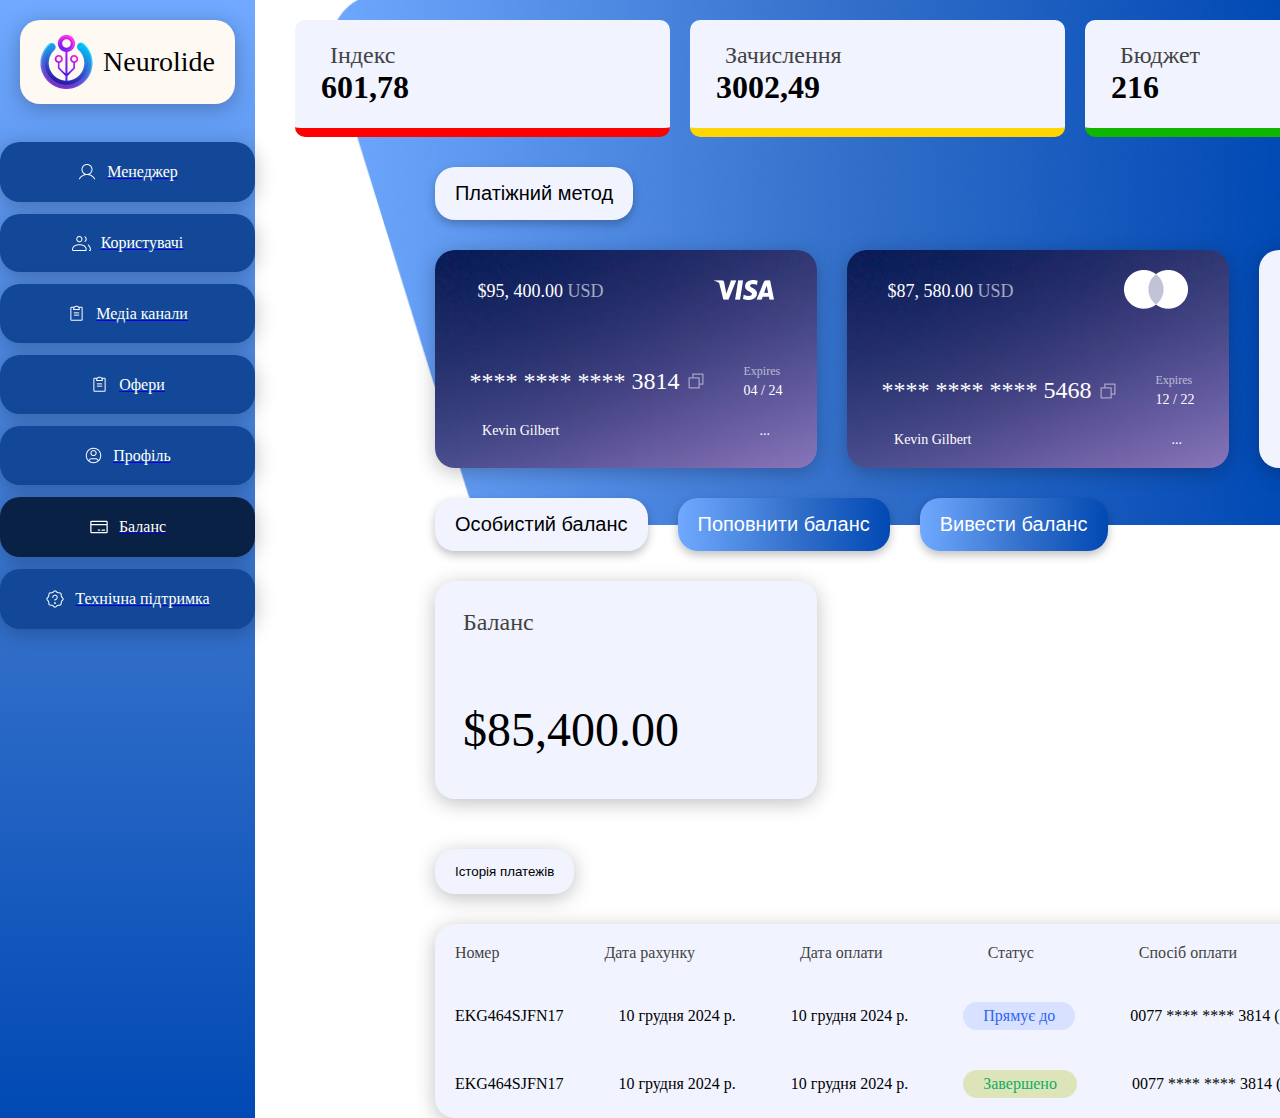
==== balance.html @ ab46204d "day 3" ====
<!DOCTYPE html>
<html lang="en">

<head>
    <meta charset="UTF-8">
    <meta name="viewport" content="width=device-width, initial-scale=1.0">
    <link rel="stylesheet" href="assets/css/managerpage.css">
    <link rel="stylesheet" href="assets/css/balance.css">
    <title>Neurolide | Баланс</title>
</head>

<body>
    <section class="balance">
        <aside class="aside_nav">
            <div class="aside_nav-logo">
                <img src="assets/img/mini_logo.png" alt="">
                <h3>Neurolide</h3>
            </div>
            <div class="aside_nav-lsit">
                <a href="manager.html">
                    <li class="list_item"><img src="assets/img/manager_icon.png" alt=""> Менеджер</li>
                </a>
                <a href="users.html">
                    <li class="list_item "><img src="assets/img/users_icon.png" alt=""> Користувачі</li>
                </a>
                <a href="media.html">
                    <li class="list_item"><img src="assets/img/media_icon.png" alt=""> Медіа канали</li>
                </a>
                <a href="offering.html">
                    <li class="list_item"><img src="assets/img/media_icon.png" alt=""> Офери</li>
                </a>
                <a href="profile.html">
                    <li class="list_item"><img src="assets/img/profile.png" alt=""> Профіль</li>
                </a>
                <a href="balance.html">
                    <li class="list_item active"><img src="assets/img/balance.png" alt=""> Баланс</li>
                </a>
                <a href="support.html">
                    <li class="list_item"><img src="assets/img/support.png" alt=""> Технічна підтримка</li>
                </a>
            </div>
        </aside>
        <div class="main_block">
            <div class="header_nav">
                <div class="header_nav-card">
                    <span>Індекс</span>
                    <p>601,78</p>
                </div>
                <div class="header_nav-card">
                    <span>Зачислення</span>
                    <p>3002,49</p>
                </div>
                <div class="header_nav-card">
                    <span>Бюджет</span>
                    <p>216</p>
                </div>
                <div class="header_nav-card">
                    <span>Сповіщення</span>
                    <p>212</p>
                </div>
            </div>
            <div class="payment_method">
                <button class="btn_method">
                    Платіжний метод
                </button>
                <div class="payment_method-cards">
                    <div class="card">
                        <div class="card_header">
                            <div class="card_balance">
                                <p>$95, 400.00 <span>USD</span></p>
                            </div>
                            <div class="card_type"><img src="assets/img/visa_icon.png" alt=""></div>
                        </div>
                        <div class="card_main">
                            <div class="card_number">
                                <p>**** **** **** 3814</p>
                                <img src="assets/img/Copy.png" alt="">
                            </div>
                            <div class="card_date"><span>Expires</span>
                                <p>04 / 24</p>
                            </div>
                        </div>
                        <div class="card_footer">
                            <div class="card_name">
                                <p>Kevin Gilbert</p>
                            </div>
                            <div class="card_cvv">
                                <p>...</p>
                            </div>
                        </div>
                    </div>
                    <div class="card">
                        <div class="card_header">
                            <div class="card_balance">
                                <p>$87, 580.00 <span>USD</span></p>
                            </div>
                            <div class="card_type"><img src="assets/img/master_icon.png" alt=""></div>
                        </div>
                        <div class="card_main">
                            <div class="card_number">
                                <p>**** **** **** 5468</p>
                                <img src="assets/img/Copy.png" alt="">
                            </div>
                            <div class="card_date"><span>Expires</span>
                                <p>12 / 22</p>
                            </div>
                        </div>
                        <div class="card_footer">
                            <div class="card_name">
                                <p>Kevin Gilbert</p>
                            </div>
                            <div class="card_cvv">
                                <p>...</p>
                            </div>
                        </div>
                    </div>
                    <div class="add_card">
                        <img src="assets/img/add_icon.png" alt="">
                        <p>Додати нову картку</p>
                    </div>
                </div>

            </div>
            <div class="private_balance">
                <div class="private_balance-btn">
                    <button class="btn_balance btn_3">Особистий баланс</button><button
                        class="btn_refill btn_3">Поповнити
                        баланс</button><button class="btn_withdraw btn_3">Вивести баланс</button>
                </div>
                <div class="card_balance">
                    <span>
                        Баланс</span>
                    <p>$85,400.00</p>
                </div>
            </div>
            <div class="history_payment">
                <div class="history_payment-btn">
                    <button class="btn_4">Історія платежів</button>
                </div>
                <div class="history_payment-list">
                    <div class="payment_list-head">

                        <div class="list_other">
                            <div class="other_item">
                                <p>Номер</p>
                            </div>
                            <div class="other_item">
                                <p>Дата рахунку</p>
                            </div>
                            <div class="other_item">
                                <p>Дата оплати</p>
                            </div>
                            <div class="other_item">
                                <p>Статус</p>
                            </div>
                            <div class="other_item">
                                <p>Спосіб оплати</p>
                            </div>
                        </div>

                        <div class="two_items">
                            <div class="sub">
                                <p>Підписка</p>
                            </div>
                            <div class="amount">
                                <p>Сума</p>
                            </div>
                        </div>

                    </div>
                    <div class="payment_list-item">
                        <div class="list_other">
                            <div class="other_item">
                                <p>EKG464SJFN17</p>
                            </div>
                            <div class="other_item">
                                <p>10 грудня 2024 р.</p>
                            </div>
                            <div class="other_item">
                                <p>10 грудня 2024 р.</p>
                            </div>
                            <div class="other_item status_travel">
                                <p>Прямує до</p>
                            </div>
                            <div class="other_item">
                                <p>0077 **** **** 3814 (Visa)</p>
                            </div>
                        </div>
                        <div class="two_items">
                            <div class="sub">
                                <p>Бонус (річний)</p>
                            </div>
                            <div class="amount">
                                <p>$129.88</p>
                            </div>
                        </div>
                    </div>
                    <div class="payment_list-item">
                        <div class="list_other">
                            <div class="other_item">
                                <p>EKG464SJFN17</p>
                            </div>
                            <div class="other_item">
                                <p>10 грудня 2024 р.</p>
                            </div>
                            <div class="other_item">
                                <p>10 грудня 2024 р.</p>
                            </div>
                            <div class="other_item status_succes">
                                <p>Завершено</p>
                            </div>
                            <div class="other_item">
                                <p>0077 **** **** 3814 (Visa)</p>
                            </div>
                        </div>
                        <div class="two_items">
                            <div class="sub">
                                <p>Бонус (річний)</p>
                            </div>
                            <div class="amount">
                                <p>$129.88</p>
                            </div>
                        </div>
                    </div>
                </div>
            </div>
        </div>

        <div class="user_background">

        </div>
    </section>
</body>

</html>
---- assets/css/managerpage.css ----
* {
  margin: 0;
}

.manager_view,
.users,
.media,
.offering,
.balance,
.support {
  height: 100%;
  display: flex;
}

.manager_view .aside_nav,
.users .aside_nav,
.media .aside_nav,
.offering .aside_nav,
.balance .aside_nav,
.support .aside_nav {
  background: linear-gradient(180deg, #70a9ff 0%, #316ec9 57%, #0149b4 100%);
  width: 100%;
  max-width: 295px;
  padding-top: 20px;
}

.manager_view .aside_nav .aside_nav-logo,
.users .aside_nav .aside_nav-logo,
.media .aside_nav .aside_nav-logo,
.offering .aside_nav .aside_nav-logo,
.balance .aside_nav .aside_nav-logo,
.support .aside_nav .aside_nav-logo {
  display: flex;
  gap: 0 10px;
  align-items: center;
  background: #fef9f3;
  box-shadow: 0px 4px 20px 0px rgba(0, 0, 0, 0.25);
  border-radius: 20px;
  padding: 15px 20px 15px 20px;
  margin: 0 20px 38px 20px;
}

.manager_view .aside_nav .aside_nav-logo h3,
.users .aside_nav .aside_nav-logo h3,
.media .aside_nav .aside_nav-logo h3,
.offering .aside_nav .aside_nav-logo h3,
.balance .aside_nav .aside_nav-logo h3,
.support .aside_nav .aside_nav-logo h3 {
  font-size: 28px;
  font-weight: 500;
}

.manager_view .aside_nav .aside_nav-lsit,
.users .aside_nav .aside_nav-lsit,
.media .aside_nav .aside_nav-lsit,
.offering .aside_nav .aside_nav-lsit,
.balance .aside_nav .aside_nav-lsit,
.support .aside_nav .aside_nav-lsit {
  display: flex;
  flex-direction: column;
  margin: 0 auto;
  gap: 12px 0;
  max-width: 255px;
}

.manager_view .aside_nav .aside_nav-lsit .list_item,
.users .aside_nav .aside_nav-lsit .list_item,
.media .aside_nav .aside_nav-lsit .list_item,
.offering .aside_nav .aside_nav-lsit .list_item,
.balance .aside_nav .aside_nav-lsit .list_item,
.support .aside_nav .aside_nav-lsit .list_item {
  list-style-type: none;
  padding: 20px;
  display: flex;
  align-items: center;
  gap: 0 10px;
  justify-content: center;
  border-radius: 20px;
  background: #124897;
  box-shadow: 0px 4px 20px 0px rgba(0, 0, 0, 0.25);
  color: #fff;
}

.manager_view .aside_nav .aside_nav-lsit .active,
.users .aside_nav .aside_nav-lsit .active,
.media .aside_nav .aside_nav-lsit .active,
.offering .aside_nav .aside_nav-lsit .active,
.balance .aside_nav .aside_nav-lsit .active,
.support .aside_nav .aside_nav-lsit .active {
  background: #092145;
}

.manager_view .main_block,
.users .main_block,
.media .main_block,
.offering .main_block,
.balance .main_block,
.support .main_block {
  display: flex;
  flex-direction: column;
}

.manager_view .main_block .header_nav,
.users .main_block .header_nav,
.media .main_block .header_nav,
.offering .main_block .header_nav,
.balance .main_block .header_nav,
.support .main_block .header_nav {
  display: flex;
  gap: 0 20px;
  margin: 20px 0 0 40px;
}

.manager_view .main_block .header_nav .header_nav-card,
.users .main_block .header_nav .header_nav-card,
.media .main_block .header_nav .header_nav-card,
.offering .main_block .header_nav .header_nav-card,
.balance .main_block .header_nav .header_nav-card,
.support .main_block .header_nav .header_nav-card {
  width: 375px;
  height: 108px;
  border-radius: 10px;
  background: #f1f4ff;
  display: flex;
  flex-direction: column;
  align-items: flex-start;
  justify-content: center;
}

.manager_view .main_block .header_nav .header_nav-card span,
.users .main_block .header_nav .header_nav-card span,
.media .main_block .header_nav .header_nav-card span,
.offering .main_block .header_nav .header_nav-card span,
.balance .main_block .header_nav .header_nav-card span,
.support .main_block .header_nav .header_nav-card span {
  margin-left: 35px;
  font-size: 24px;
  color: #434343;
}

.manager_view .main_block .header_nav .header_nav-card p,
.users .main_block .header_nav .header_nav-card p,
.media .main_block .header_nav .header_nav-card p,
.offering .main_block .header_nav .header_nav-card p,
.balance .main_block .header_nav .header_nav-card p,
.support .main_block .header_nav .header_nav-card p {
  margin-left: 26px;
  font-size: 32px;
  font-weight: 600;
}

.manager_view .main_block .header_nav .header_nav-card:nth-child(1),
.users .main_block .header_nav .header_nav-card:nth-child(1),
.media .main_block .header_nav .header_nav-card:nth-child(1),
.offering .main_block .header_nav .header_nav-card:nth-child(1),
.balance .main_block .header_nav .header_nav-card:nth-child(1),
.support .main_block .header_nav .header_nav-card:nth-child(1) {
  border-bottom: 9px solid red;
}

.manager_view .main_block .header_nav .header_nav-card:nth-child(2),
.users .main_block .header_nav .header_nav-card:nth-child(2),
.media .main_block .header_nav .header_nav-card:nth-child(2),
.offering .main_block .header_nav .header_nav-card:nth-child(2),
.balance .main_block .header_nav .header_nav-card:nth-child(2),
.support .main_block .header_nav .header_nav-card:nth-child(2) {
  border-bottom: 9px solid #ffd600;
}

.manager_view .main_block .header_nav .header_nav-card:nth-child(3),
.users .main_block .header_nav .header_nav-card:nth-child(3),
.media .main_block .header_nav .header_nav-card:nth-child(3),
.offering .main_block .header_nav .header_nav-card:nth-child(3),
.balance .main_block .header_nav .header_nav-card:nth-child(3),
.support .main_block .header_nav .header_nav-card:nth-child(3) {
  border-bottom: 9px solid #0fb600;
}

.manager_view .main_block .header_nav .header_nav-card:nth-child(4),
.users .main_block .header_nav .header_nav-card:nth-child(4),
.media .main_block .header_nav .header_nav-card:nth-child(4),
.offering .main_block .header_nav .header_nav-card:nth-child(4),
.balance .main_block .header_nav .header_nav-card:nth-child(4),
.support .main_block .header_nav .header_nav-card:nth-child(4) {
  border-bottom: 9px solid #9e00ff;
}

.manager_view .main_block .user_info,
.users .main_block .user_info,
.media .main_block .user_info,
.offering .main_block .user_info,
.balance .main_block .user_info,
.support .main_block .user_info {
  margin-top: 30px;
  display: flex;
  justify-content: flex-end;
  align-items: flex-start;
  gap: 0 140px;
}

.manager_view .main_block .user_info .user_info-avatar,
.users .main_block .user_info .user_info-avatar,
.media .main_block .user_info .user_info-avatar,
.offering .main_block .user_info .user_info-avatar,
.balance .main_block .user_info .user_info-avatar,
.support .main_block .user_info .user_info-avatar {
  display: flex;
  margin: 0 30px 0 60px;
}

.manager_view .main_block .user_info .user_info-avatar .user_btn,
.users .main_block .user_info .user_info-avatar .user_btn,
.media .main_block .user_info .user_info-avatar .user_btn,
.offering .main_block .user_info .user_info-avatar .user_btn,
.balance .main_block .user_info .user_info-avatar .user_btn,
.support .main_block .user_info .user_info-avatar .user_btn {
  display: flex;
  gap: 0 10px;
  align-self: flex-end;
  margin-left: 42px;
}

.manager_view .main_block .user_info .user_info-avatar .user_btn .btn_exit,
.users .main_block .user_info .user_info-avatar .user_btn .btn_exit,
.media .main_block .user_info .user_info-avatar .user_btn .btn_exit,
.offering .main_block .user_info .user_info-avatar .user_btn .btn_exit,
.balance .main_block .user_info .user_info-avatar .user_btn .btn_exit,
.support .main_block .user_info .user_info-avatar .user_btn .btn_exit {
  background: #f1f4ff;
  box-shadow: 0px 4px 20px 0px rgba(0, 0, 0, 0.25);
  outline: none;
  border: none;
  border-radius: 20px;
  font-size: 16px;
  color: #434343;
  padding: 15px 50px 15px 50px;
  cursor: pointer;
}

.manager_view .main_block .user_info .user_info-avatar .user_btn .btn_delete,
.users .main_block .user_info .user_info-avatar .user_btn .btn_delete,
.media .main_block .user_info .user_info-avatar .user_btn .btn_delete,
.offering .main_block .user_info .user_info-avatar .user_btn .btn_delete,
.balance .main_block .user_info .user_info-avatar .user_btn .btn_delete,
.support .main_block .user_info .user_info-avatar .user_btn .btn_delete {
  background: #2e65f3;
  box-shadow: 0px 4px 10px 0px rgba(0, 0, 0, 0.25);
  outline: none;
  border: none;
  color: #fff;
  padding: 15px 50px 15px 50px;
  border-radius: 20px;
  cursor: pointer;
  font-size: 16px;
}

.manager_view .main_block .user_info .user_info-avatar img,
.users .main_block .user_info .user_info-avatar img,
.media .main_block .user_info .user_info-avatar img,
.offering .main_block .user_info .user_info-avatar img,
.balance .main_block .user_info .user_info-avatar img,
.support .main_block .user_info .user_info-avatar img {
  max-width: 282px;
  max-height: 272px;
}

.manager_view .main_block .user_info .user_info-list,
.users .main_block .user_info .user_info-list,
.media .main_block .user_info .user_info-list,
.offering .main_block .user_info .user_info-list,
.balance .main_block .user_info .user_info-list,
.support .main_block .user_info .user_info-list {
  display: flex;
  flex-direction: column;
  gap: 20px 0;
}

.manager_view .main_block .user_info .user_info-list .list_item,
.users .main_block .user_info .user_info-list .list_item,
.media .main_block .user_info .user_info-list .list_item,
.offering .main_block .user_info .user_info-list .list_item,
.balance .main_block .user_info .user_info-list .list_item,
.support .main_block .user_info .user_info-list .list_item {
  display: flex;
  align-items: center;
  gap: 0 63px;
}

.manager_view .main_block .user_info .user_info-list .list_item p,
.users .main_block .user_info .user_info-list .list_item p,
.media .main_block .user_info .user_info-list .list_item p,
.offering .main_block .user_info .user_info-list .list_item p,
.balance .main_block .user_info .user_info-list .list_item p,
.support .main_block .user_info .user_info-list .list_item p {
  color: #434343;
  font-size: 20px;
}

.manager_view .main_block .user_info .user_info-list .list_item span,
.users .main_block .user_info .user_info-list .list_item span,
.media .main_block .user_info .user_info-list .list_item span,
.offering .main_block .user_info .user_info-list .list_item span,
.balance .main_block .user_info .user_info-list .list_item span,
.support .main_block .user_info .user_info-list .list_item span {
  color: #2a578b;
  font-size: 20px;
}

.manager_view .main_block .user_info .user_info-list .change_btn,
.users .main_block .user_info .user_info-list .change_btn,
.media .main_block .user_info .user_info-list .change_btn,
.offering .main_block .user_info .user_info-list .change_btn,
.balance .main_block .user_info .user_info-list .change_btn,
.support .main_block .user_info .user_info-list .change_btn {
  display: flex;
  gap: 0 20px;
}

.manager_view .main_block .user_info .user_info-list .change_btn .btn_edit,
.users .main_block .user_info .user_info-list .change_btn .btn_edit,
.media .main_block .user_info .user_info-list .change_btn .btn_edit,
.offering .main_block .user_info .user_info-list .change_btn .btn_edit,
.balance .main_block .user_info .user_info-list .change_btn .btn_edit,
.support .main_block .user_info .user_info-list .change_btn .btn_edit {
  background: #2e65f3;
  box-shadow: 0px 4px 10px 0px rgba(0, 0, 0, 0.25);
  outline: none;
  border: none;
  color: #fff;
  padding: 15px 20px 15px 20px;
  border-radius: 20px;
  cursor: pointer;
  font-size: 16px;
}

.manager_view .main_block .user_info .user_info-list .change_btn .btn_save,
.users .main_block .user_info .user_info-list .change_btn .btn_save,
.media .main_block .user_info .user_info-list .change_btn .btn_save,
.offering .main_block .user_info .user_info-list .change_btn .btn_save,
.balance .main_block .user_info .user_info-list .change_btn .btn_save,
.support .main_block .user_info .user_info-list .change_btn .btn_save {
  background: #f1f4ff;
  box-shadow: 0px 4px 20px 0px rgba(0, 0, 0, 0.25);
  outline: none;
  border: none;
  border-radius: 20px;
  font-size: 16px;
  color: #434343;
  padding: 15px 50px 15px 50px;
  cursor: pointer;
}

.manager_view .main_block .offerings,
.users .main_block .offerings,
.media .main_block .offerings,
.offering .main_block .offerings,
.balance .main_block .offerings,
.support .main_block .offerings {
  max-width: 1200px;
  margin: 0 auto;
  width: 100%;
}

.manager_view .main_block .offerings .offerings_head,
.users .main_block .offerings .offerings_head,
.media .main_block .offerings .offerings_head,
.offering .main_block .offerings .offerings_head,
.balance .main_block .offerings .offerings_head,
.support .main_block .offerings .offerings_head {
  display: flex;
  align-items: center;
  justify-content: space-between;
  width: 100%;
  margin-top: 70px;
}

.manager_view .main_block .offerings .offerings_head .offerings_aded .offerings_aded,
.users .main_block .offerings .offerings_head .offerings_aded .offerings_aded,
.media .main_block .offerings .offerings_head .offerings_aded .offerings_aded,
.offering .main_block .offerings .offerings_head .offerings_aded .offerings_aded,
.balance .main_block .offerings .offerings_head .offerings_aded .offerings_aded,
.support .main_block .offerings .offerings_head .offerings_aded .offerings_aded {
  background: #f1f4ff;
  box-shadow: 0px 4px 20px 0px rgba(0, 0, 0, 0.25);
  outline: none;
  border: none;
  border-radius: 20px;
  font-size: 16px;
  color: #434343;
  padding: 15px 20px 15px 20px;
  cursor: pointer;
  font-size: 28px;
}

.manager_view .main_block .offerings .offerings_head .offerings_btn,
.users .main_block .offerings .offerings_head .offerings_btn,
.media .main_block .offerings .offerings_head .offerings_btn,
.offering .main_block .offerings .offerings_head .offerings_btn,
.balance .main_block .offerings .offerings_head .offerings_btn,
.support .main_block .offerings .offerings_head .offerings_btn {
  display: flex;
  align-items: center;
  gap: 0 20px;
}

.manager_view .main_block .offerings .offerings_head .offerings_btn .offerings_add,
.users .main_block .offerings .offerings_head .offerings_btn .offerings_add,
.media .main_block .offerings .offerings_head .offerings_btn .offerings_add,
.offering .main_block .offerings .offerings_head .offerings_btn .offerings_add,
.balance .main_block .offerings .offerings_head .offerings_btn .offerings_add,
.support .main_block .offerings .offerings_head .offerings_btn .offerings_add {
  background: #2e65f3;
  box-shadow: 0px 4px 10px 0px rgba(0, 0, 0, 0.25);
  outline: none;
  border: none;
  color: #fff;
  padding: 15px 20px 15px 20px;
  border-radius: 20px;
  cursor: pointer;
  text-align: center;
  font-size: 16px;
}

.manager_view .main_block .offerings .offerings_head .offerings_btn .offerings_search,
.users .main_block .offerings .offerings_head .offerings_btn .offerings_search,
.media .main_block .offerings .offerings_head .offerings_btn .offerings_search,
.offering .main_block .offerings .offerings_head .offerings_btn .offerings_search,
.balance .main_block .offerings .offerings_head .offerings_btn .offerings_search,
.support .main_block .offerings .offerings_head .offerings_btn .offerings_search {
  display: flex;
  align-items: center;
  justify-content: start;
  gap: 0 5px;
  background: #f1f4ff;
  box-shadow: 0px 4px 20px 0px rgba(0, 0, 0, 0.25);
  outline: none;
  border: none;
  border-radius: 20px;
  font-size: 16px;
  color: #434343;
  padding: 15px 50px 15px 50px;
  cursor: pointer;
}

.manager_view .main_block .offerings .offerings_list,
.users .main_block .offerings .offerings_list,
.media .main_block .offerings .offerings_list,
.offering .main_block .offerings .offerings_list,
.balance .main_block .offerings .offerings_list,
.support .main_block .offerings .offerings_list {
  display: flex;
  flex-direction: column;
  justify-content: space-between;
  margin-top: 35px;
}

.manager_view .main_block .offerings .offerings_list .offerings_list-head,
.users .main_block .offerings .offerings_list .offerings_list-head,
.media .main_block .offerings .offerings_list .offerings_list-head,
.offering .main_block .offerings .offerings_list .offerings_list-head,
.balance .main_block .offerings .offerings_list .offerings_list-head,
.support .main_block .offerings .offerings_list .offerings_list-head {
  display: flex;
  justify-content: space-between;
  background: linear-gradient(180deg, #70a9ff 0%, #0149b4 100%, #316ec9 100%);
  border-radius: 20px;
  padding: 30px 20px;
}

.manager_view .main_block .offerings .offerings_list .offerings_list-head .item,
.users .main_block .offerings .offerings_list .offerings_list-head .item,
.media .main_block .offerings .offerings_list .offerings_list-head .item,
.offering .main_block .offerings .offerings_list .offerings_list-head .item,
.balance .main_block .offerings .offerings_list .offerings_list-head .item,
.support .main_block .offerings .offerings_list .offerings_list-head .item {
  display: flex;
  align-items: center;
  gap: 0 10px;
  color: #fff;
}

.manager_view .main_block .offerings .offerings_list .offerings_list-head .item p,
.users .main_block .offerings .offerings_list .offerings_list-head .item p,
.media .main_block .offerings .offerings_list .offerings_list-head .item p,
.offering .main_block .offerings .offerings_list .offerings_list-head .item p,
.balance .main_block .offerings .offerings_list .offerings_list-head .item p,
.support .main_block .offerings .offerings_list .offerings_list-head .item p {
  font-size: 20px;
}

.manager_view .main_block .offerings .offerings_list .offerings_list-head .list-head_items,
.users .main_block .offerings .offerings_list .offerings_list-head .list-head_items,
.media .main_block .offerings .offerings_list .offerings_list-head .list-head_items,
.offering .main_block .offerings .offerings_list .offerings_list-head .list-head_items,
.balance .main_block .offerings .offerings_list .offerings_list-head .list-head_items,
.support .main_block .offerings .offerings_list .offerings_list-head .list-head_items {
  display: flex;
  gap: 0 45px;
}

.manager_view .main_block .offerings .offerings_list .offerings_list-head .list-head_items .item,
.users .main_block .offerings .offerings_list .offerings_list-head .list-head_items .item,
.media .main_block .offerings .offerings_list .offerings_list-head .list-head_items .item,
.offering .main_block .offerings .offerings_list .offerings_list-head .list-head_items .item,
.balance .main_block .offerings .offerings_list .offerings_list-head .list-head_items .item,
.support .main_block .offerings .offerings_list .offerings_list-head .list-head_items .item {
  display: flex;
  align-items: center;
  gap: 0 10px;
  color: #fff;
}

.manager_view .main_block .offerings .offerings_list .offerings_list-head .list-head_items .item p,
.users .main_block .offerings .offerings_list .offerings_list-head .list-head_items .item p,
.media .main_block .offerings .offerings_list .offerings_list-head .list-head_items .item p,
.offering .main_block .offerings .offerings_list .offerings_list-head .list-head_items .item p,
.balance .main_block .offerings .offerings_list .offerings_list-head .list-head_items .item p,
.support .main_block .offerings .offerings_list .offerings_list-head .list-head_items .item p {
  font-size: 20px;
}

.manager_view .main_block .offerings .offerings_list .offerings_list-head .list-head-other,
.users .main_block .offerings .offerings_list .offerings_list-head .list-head-other,
.media .main_block .offerings .offerings_list .offerings_list-head .list-head-other,
.offering .main_block .offerings .offerings_list .offerings_list-head .list-head-other,
.balance .main_block .offerings .offerings_list .offerings_list-head .list-head-other,
.support .main_block .offerings .offerings_list .offerings_list-head .list-head-other {
  display: flex;
  align-items: center;
  gap: 0 20px;
}

.manager_view .main_block .offerings .offerings_list .offerings_list-head .list-head-other .other_item,
.users .main_block .offerings .offerings_list .offerings_list-head .list-head-other .other_item,
.media .main_block .offerings .offerings_list .offerings_list-head .list-head-other .other_item,
.offering .main_block .offerings .offerings_list .offerings_list-head .list-head-other .other_item,
.balance .main_block .offerings .offerings_list .offerings_list-head .list-head-other .other_item,
.support .main_block .offerings .offerings_list .offerings_list-head .list-head-other .other_item {
  display: flex;
  align-items: center;
  gap: 0 10px;
  color: #fff;
}

.manager_view .main_block .offerings .offerings_list .offerings_list-head .list-head-other .other_item p,
.users .main_block .offerings .offerings_list .offerings_list-head .list-head-other .other_item p,
.media .main_block .offerings .offerings_list .offerings_list-head .list-head-other .other_item p,
.offering .main_block .offerings .offerings_list .offerings_list-head .list-head-other .other_item p,
.balance .main_block .offerings .offerings_list .offerings_list-head .list-head-other .other_item p,
.support .main_block .offerings .offerings_list .offerings_list-head .list-head-other .other_item p {
  font-size: 20px;
}

.manager_view .main_block .offerings .offerings_list .offerings_list-item,
.users .main_block .offerings .offerings_list .offerings_list-item,
.media .main_block .offerings .offerings_list .offerings_list-item,
.offering .main_block .offerings .offerings_list .offerings_list-item,
.balance .main_block .offerings .offerings_list .offerings_list-item,
.support .main_block .offerings .offerings_list .offerings_list-item {
  background: #f1f4ff;
  box-shadow: 0px 4px 4px 0px rgba(0, 0, 0, 0.1);
  border-radius: 20px;
  margin: 8px 0;
  height: 56px;
  display: flex;
  align-items: center;
  justify-content: space-evenly;
  gap: 0 40px;
  padding: 0 54px 0 25px;
}

.manager_view .main_block .offerings .offerings_list .offerings_list-item p,
.users .main_block .offerings .offerings_list .offerings_list-item p,
.media .main_block .offerings .offerings_list .offerings_list-item p,
.offering .main_block .offerings .offerings_list .offerings_list-item p,
.balance .main_block .offerings .offerings_list .offerings_list-item p,
.support .main_block .offerings .offerings_list .offerings_list-item p {
  font-size: 20px;
}

.manager_view .main_block .offerings .offerings_list .offerings_list-item .item_other,
.users .main_block .offerings .offerings_list .offerings_list-item .item_other,
.media .main_block .offerings .offerings_list .offerings_list-item .item_other,
.offering .main_block .offerings .offerings_list .offerings_list-item .item_other,
.balance .main_block .offerings .offerings_list .offerings_list-item .item_other,
.support .main_block .offerings .offerings_list .offerings_list-item .item_other {
  display: flex;
  align-items: center;
  gap: 0 25px;
}

.manager_view .main_block .offerings .offerings_list .offerings_list-item .item_other .item_other-select,
.users .main_block .offerings .offerings_list .offerings_list-item .item_other .item_other-select,
.media .main_block .offerings .offerings_list .offerings_list-item .item_other .item_other-select,
.offering .main_block .offerings .offerings_list .offerings_list-item .item_other .item_other-select,
.balance .main_block .offerings .offerings_list .offerings_list-item .item_other .item_other-select,
.support .main_block .offerings .offerings_list .offerings_list-item .item_other .item_other-select {
  display: flex;
  color: #fff;
  flex-direction: column;
  align-items: center;
  background: #4777f2;
  box-shadow: 0px 4px 20px 0px rgba(0, 0, 0, 0.25);
  border-radius: 20px;
  padding: 10px 12px 10px 12px;
}

.manager_view .main_block .offerings .offerings_list .offerings_list-item .item_other .item_other-select p,
.users .main_block .offerings .offerings_list .offerings_list-item .item_other .item_other-select p,
.media .main_block .offerings .offerings_list .offerings_list-item .item_other .item_other-select p,
.offering .main_block .offerings .offerings_list .offerings_list-item .item_other .item_other-select p,
.balance .main_block .offerings .offerings_list .offerings_list-item .item_other .item_other-select p,
.support .main_block .offerings .offerings_list .offerings_list-item .item_other .item_other-select p {
  font-size: 16px;
}

.manager_view .main_block .offerings .offerings_list .offerings_list-item .item_setting,
.users .main_block .offerings .offerings_list .offerings_list-item .item_setting,
.media .main_block .offerings .offerings_list .offerings_list-item .item_setting,
.offering .main_block .offerings .offerings_list .offerings_list-item .item_setting,
.balance .main_block .offerings .offerings_list .offerings_list-item .item_setting,
.support .main_block .offerings .offerings_list .offerings_list-item .item_setting {
  display: flex;
  gap: 0 30px;
}

.manager_view .main_block .offerings .offerings_list .offerings_list-item .item_setting .btn_setting,
.users .main_block .offerings .offerings_list .offerings_list-item .item_setting .btn_setting,
.media .main_block .offerings .offerings_list .offerings_list-item .item_setting .btn_setting,
.offering .main_block .offerings .offerings_list .offerings_list-item .item_setting .btn_setting,
.balance .main_block .offerings .offerings_list .offerings_list-item .item_setting .btn_setting,
.support .main_block .offerings .offerings_list .offerings_list-item .item_setting .btn_setting {
  outline: none;
  border: none;
  background: transparent;
}

.manager_view .main_block .offerings .offerings_list .offerings_list-item .item_setting .btn_delete,
.users .main_block .offerings .offerings_list .offerings_list-item .item_setting .btn_delete,
.media .main_block .offerings .offerings_list .offerings_list-item .item_setting .btn_delete,
.offering .main_block .offerings .offerings_list .offerings_list-item .item_setting .btn_delete,
.balance .main_block .offerings .offerings_list .offerings_list-item .item_setting .btn_delete,
.support .main_block .offerings .offerings_list .offerings_list-item .item_setting .btn_delete {
  outline: none;
  border: none;
  background: transparent;
}

.manager_view .main_block .offerings .offerings_list .active,
.users .main_block .offerings .offerings_list .active,
.media .main_block .offerings .offerings_list .active,
.offering .main_block .offerings .offerings_list .active,
.balance .main_block .offerings .offerings_list .active,
.support .main_block .offerings .offerings_list .active {
  background: linear-gradient(180deg, #70a9ff 0%, #0149b4 100%, #316ec9 100%);
  color: #fff;
}

.manager_view .main_block .offerings .offerings_list .active .item_other .item_other-select,
.users .main_block .offerings .offerings_list .active .item_other .item_other-select,
.media .main_block .offerings .offerings_list .active .item_other .item_other-select,
.offering .main_block .offerings .offerings_list .active .item_other .item_other-select,
.balance .main_block .offerings .offerings_list .active .item_other .item_other-select,
.support .main_block .offerings .offerings_list .active .item_other .item_other-select {
  background: white;
  color: #434343;
}

.manager_view .user_background,
.users .user_background,
.media .user_background,
.offering .user_background,
.balance .user_background,
.support .user_background {
  background: url(../img/user_background.png);
  width: 100%;
  height: 100%;
  background-repeat: no-repeat;
  background-position: center;
  background-size: cover;
  position: absolute;
  top: 0;
  max-width: 950px;
  z-index: -1;
  max-height: 455px;
  right: 0;
}
---- assets/css/balance.css ----
.balance .main_block .payment_method {
  margin: 30px 0 0 180px;
}

.balance .main_block .payment_method .btn_method {
  outline: none;
  border: none;
  border-radius: 20px;
  background: #f1f4ff;
  padding: 15px 20px 15px 20px;
  box-shadow: 0px 4px 10px 0px rgba(0, 0, 0, 0.25);
  font-size: 20px;
  margin-bottom: 30px;
}

.balance .main_block .payment_method .payment_method-cards {
  display: flex;
  align-items: center;
  gap: 0 30px;
}

.balance .main_block .payment_method .payment_method-cards .card {
  background: url(../img/card_backgroud.png);
  width: 382px;
  height: 218px;
  display: flex;
  flex-direction: column;
  align-items: center;
  justify-content: center;
  border-radius: 20px;
  background-repeat: no-repeat;
  background-size: cover;
  background-position: top;
  box-shadow: 0px 4px 20px 0px rgba(0, 0, 0, 0.25);
}

.balance .main_block .payment_method .payment_method-cards .card .card_header {
  display: flex;
  align-items: center;
  gap: 0 111px;
  margin-bottom: 60px;
}

.balance .main_block .payment_method .payment_method-cards .card .card_header .card_balance p {
  color: #fff;
  font-size: 18px;
}

.balance .main_block .payment_method .payment_method-cards .card .card_header .card_balance p span {
  opacity: 60%;
}

.balance .main_block .payment_method .payment_method-cards .card .card_main {
  display: flex;
  align-items: center;
  gap: 0 38px;
  margin-bottom: 24px;
}

.balance .main_block .payment_method .payment_method-cards .card .card_main .card_number {
  font-size: 24px;
  gap: 0 6px;
  color: #fff;
  display: flex;
  align-items: center;
}

.balance .main_block .payment_method .payment_method-cards .card .card_main .card_date {
  color: #fff;
  display: flex;
  flex-direction: column;
  gap: 4px 0;
}

.balance .main_block .payment_method .payment_method-cards .card .card_main .card_date span {
  font-size: 12px;
  opacity: 60%;
}

.balance .main_block .payment_method .payment_method-cards .card .card_main .card_date p {
  font-size: 14px;
}

.balance .main_block .payment_method .payment_method-cards .card .card_footer {
  display: flex;
  align-items: flex-start;
  color: #fff;
  gap: 0 200px;
  font-size: 14px;
}

.balance .main_block .payment_method .payment_method-cards .add_card {
  display: flex;
  flex-direction: column;
  align-items: center;
  justify-content: center;
  background: #f1f4ff;
  box-shadow: 0px 4px 20px 0px rgba(0, 0, 0, 0.25);
  width: 218px;
  height: 218px;
  border-radius: 20px;
}

.balance .main_block .private_balance {
  margin-left: 180px;
}

.balance .main_block .private_balance .private_balance-btn {
  display: flex;
  align-items: center;
  gap: 0 30px;
  margin: 30px 0;
}

.balance .main_block .private_balance .private_balance-btn .btn_balance {
  background: #f1f4ff;
  color: #000;
}

.balance .main_block .private_balance .private_balance-btn .btn_refill {
  color: #fff;
  background: linear-gradient(90deg, #70a9ff 0%, #316ec9 57%, #0149b4 100%);
}

.balance .main_block .private_balance .private_balance-btn .btn_withdraw {
  color: #fff;
  background: linear-gradient(90deg, #70a9ff 0%, #316ec9 57%, #0149b4 100%);
}

.balance .main_block .private_balance .private_balance-btn .btn_3 {
  outline: none;
  border: none;
  font-size: 20px;
  border-radius: 20px;
  padding: 15px 20px 15px 20px;
  box-shadow: 0px 4px 10px 0px rgba(0, 0, 0, 0.25);
}

.balance .main_block .private_balance .card_balance {
  width: 382px;
  height: 218px;
  display: flex;
  flex-direction: column;
  align-items: flex-start;
  border-radius: 20px;
  background: #f1f4ff;
  box-shadow: 0px 4px 20px 0px rgba(0, 0, 0, 0.25);
}

.balance .main_block .private_balance .card_balance span {
  color: #434343;
  font-size: 24px;
  margin-top: 28px;
  padding-left: 28px;
}

.balance .main_block .private_balance .card_balance p {
  font-size: 48px;
  margin-top: 66px;
  padding-left: 28px;
}

.balance .main_block .history_payment {
  margin-left: 180px;
  margin: 50px 0 0 180px;
}

.balance .main_block .history_payment .history_payment-btn {
  margin-bottom: 30px;
}

.balance .main_block .history_payment .history_payment-btn .btn_4 {
  background: #f1f4ff;
  box-shadow: 0px 4px 20px 0px rgba(0, 0, 0, 0.25);
  border-radius: 20px;
  border: none;
  padding: 15px 20px 15px 20px;
  outline: none;
  color: #000;
}

.balance .main_block .history_payment .history_payment-list {
  border-radius: 20px;
  background: #f1f4ff;
  box-shadow: 0px 4px 20px 0px rgba(0, 0, 0, 0.25);
}

.balance .main_block .history_payment .history_payment-list .payment_list-head {
  display: flex;
  align-items: center;
  justify-content: space-between;
  padding: 20px;
}

.balance .main_block .history_payment .history_payment-list .payment_list-head p {
  color: #434343;
}

.balance .main_block .history_payment .history_payment-list .payment_list-head .list_other {
  display: flex;
  align-items: center;
  gap: 0 105px;
}

.balance .main_block .history_payment .history_payment-list .two_items {
  display: flex;
  align-items: center;
  gap: 0 100px;
}

.balance .main_block .history_payment .history_payment-list .payment_list-item {
  display: flex;
  align-items: center;
  justify-content: space-between;
  padding: 20px;
}

.balance .main_block .history_payment .history_payment-list .payment_list-item .list_other {
  display: flex;
  align-items: center;
  gap: 0 55px;
}

.balance .main_block .history_payment .history_payment-list .payment_list-item .list_other .status_travel {
  border-radius: 20px;
  background: #d8e1ff;
  color: #2e65f3;
  padding: 5px 20px 5px 20px;
  text-align: center;
}

.balance .main_block .history_payment .history_payment-list .payment_list-item .list_other .status_succes {
  border-radius: 20px;
  color: #0faf62;
  background: #dde4ba;
  padding: 5px 20px 5px 20px;
  text-align: center;
}

.balance .main_block .history_payment .history_payment-list .payment_list-item .two_items {
  display: flex;
  align-items: center;
  gap: 0 60px;
}

.balance .user_background {
  background: url(../img/profile_background.png);
  width: 100%;
  height: 100%;
  background-repeat: no-repeat;
  background-position: center;
  background-size: cover;
  position: absolute;
  top: 0;
  max-width: 950px;
  z-index: -1;
  max-height: 525px;
  right: 0;
}
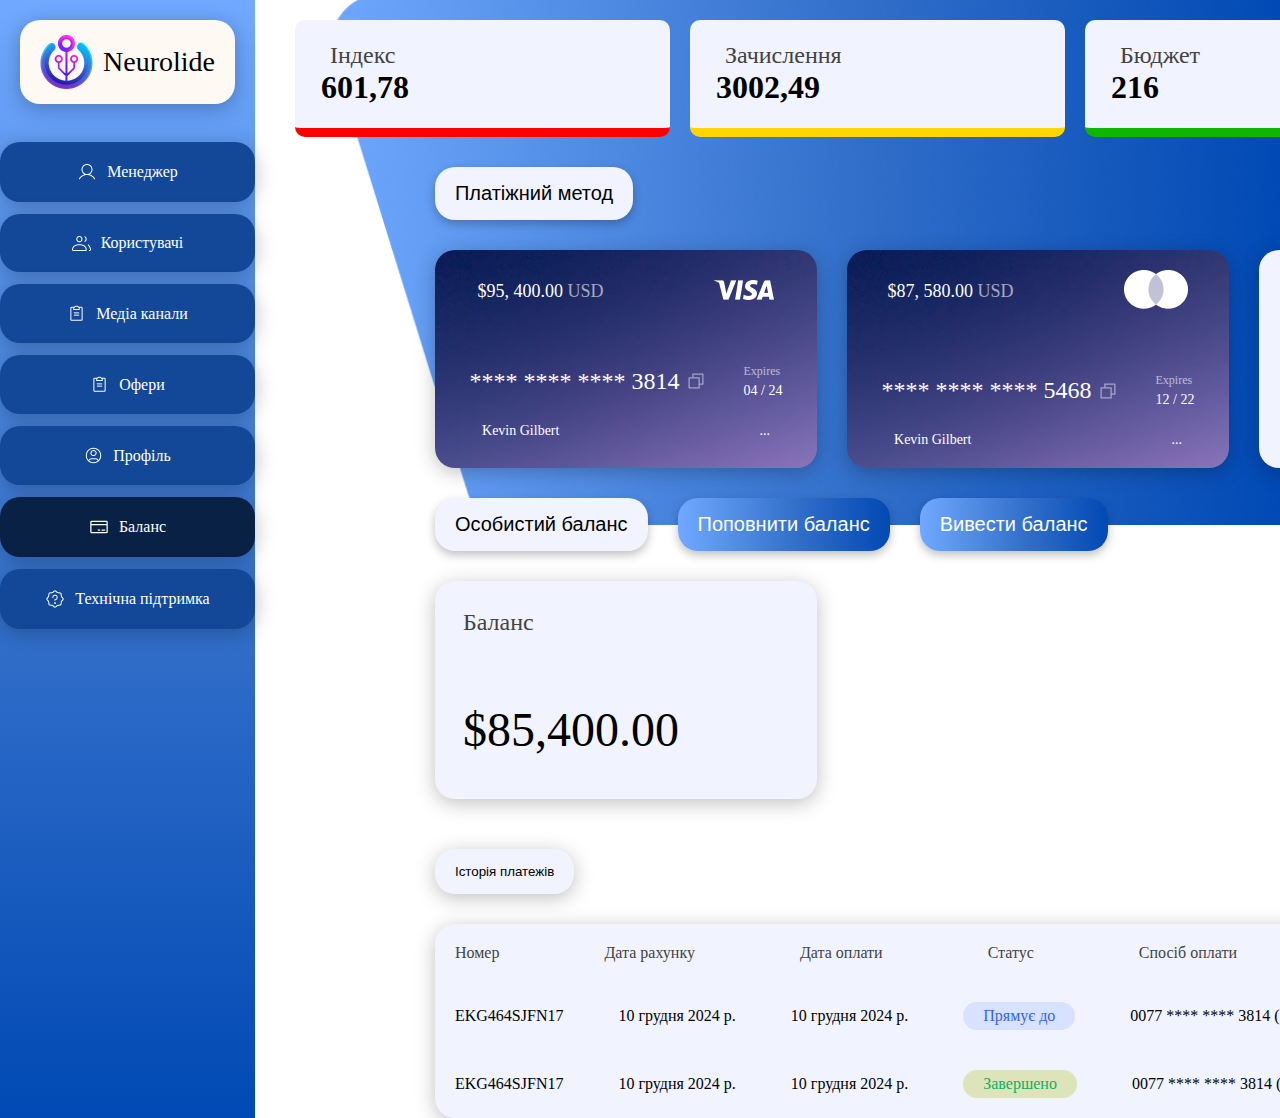
==== commit 19ede449: "day 4" ====
--- a/balance.html
+++ b/balance.html
@@ -6,6 +6,7 @@
     <meta name="viewport" content="width=device-width, initial-scale=1.0">
     <link rel="stylesheet" href="assets/css/managerpage.css">
     <link rel="stylesheet" href="assets/css/balance.css">
+    <link rel="stylesheet" href="assets/css/modal.css">
     <title>Neurolide | Баланс</title>
 </head>
 
@@ -114,7 +115,7 @@
                             </div>
                         </div>
                     </div>
-                    <div class="add_card">
+                    <div class="add_card" onclick="openModal()">
                         <img src="assets/img/add_icon.png" alt="">
                         <p>Додати нову картку</p>
                     </div>
@@ -229,7 +230,47 @@
         <div class="user_background">
 
         </div>
+        <!-- modal box -->
+
+        <div id="myModal" class="modal">
+            <div class="modal-content">
+
+                <h4>
+                    Редагувати данні користувача </h4>
+                <div class="modal_form">
+                    <div class="modal_form-item input">
+                        <label for="cardName">Додати нову карту</label>
+                        <input type="text" id="cardName" placeholder="Номер карти">
+                    </div>
+                    <div class="modal_form-item input">
+                        <label for="fio">Ініціали, вказані на карті</label>
+                        <input type="text" id="fio" placeholder="Ім’я та прізвище">
+                    </div>
+                    <div class="modal_form-item__two">
+                        <div class="modal_form-item input">
+                            <label for="cvc">CVC</label>
+                            <input type="password" id="cvc" placeholder="****">
+                        </div>
+                        <div class="modal_form-item input">
+                            <label for="date">Дата завершення</label>
+                            <input type="text" id="date" placeholder="MM / YY">
+                        </div>
+                    </div>
+
+
+
+                </div>
+                <div class="modal_users-btn">
+                    <button class="btn_cancel btn_5">
+                        Відмінити
+                    </button>
+                    <button class="btn_add btn_5">+ Додати карту</button>
+                </div>
+            </div>
+        </div>
     </section>
+    <!-- script -->
+    <script src="assets/js/modal.js"></script>
 </body>
 
 </html>--- a/assets/css/managerpage.css
+++ b/assets/css/managerpage.css
@@ -63,6 +63,15 @@
   max-width: 255px;
 }
 
+.manager_view .aside_nav .aside_nav-lsit a,
+.users .aside_nav .aside_nav-lsit a,
+.media .aside_nav .aside_nav-lsit a,
+.offering .aside_nav .aside_nav-lsit a,
+.balance .aside_nav .aside_nav-lsit a,
+.support .aside_nav .aside_nav-lsit a {
+  text-decoration: none;
+}
+
 .manager_view .aside_nav .aside_nav-lsit .list_item,
 .users .aside_nav .aside_nav-lsit .list_item,
 .media .aside_nav .aside_nav-lsit .list_item,
@@ -79,6 +88,26 @@
   background: #124897;
   box-shadow: 0px 4px 20px 0px rgba(0, 0, 0, 0.25);
   color: #fff;
+  transition: 0.3s all;
+}
+
+.manager_view .aside_nav .aside_nav-lsit .list_item:hover,
+.users .aside_nav .aside_nav-lsit .list_item:hover,
+.media .aside_nav .aside_nav-lsit .list_item:hover,
+.offering .aside_nav .aside_nav-lsit .list_item:hover,
+.balance .aside_nav .aside_nav-lsit .list_item:hover,
+.support .aside_nav .aside_nav-lsit .list_item:hover {
+  background: #092145;
+  cursor: pointer;
+}
+
+.manager_view .aside_nav .aside_nav-lsit .list_item:active,
+.users .aside_nav .aside_nav-lsit .list_item:active,
+.media .aside_nav .aside_nav-lsit .list_item:active,
+.offering .aside_nav .aside_nav-lsit .list_item:active,
+.balance .aside_nav .aside_nav-lsit .list_item:active,
+.support .aside_nav .aside_nav-lsit .list_item:active {
+  transform: scale(0.95);
 }
 
 .manager_view .aside_nav .aside_nav-lsit .active,
@@ -633,6 +662,17 @@
   outline: none;
   border: none;
   background: transparent;
+  transition: 0.3s all;
+  cursor: pointer;
+}
+
+.manager_view .main_block .offerings .offerings_list .offerings_list-item .item_setting .btn_setting:active,
+.users .main_block .offerings .offerings_list .offerings_list-item .item_setting .btn_setting:active,
+.media .main_block .offerings .offerings_list .offerings_list-item .item_setting .btn_setting:active,
+.offering .main_block .offerings .offerings_list .offerings_list-item .item_setting .btn_setting:active,
+.balance .main_block .offerings .offerings_list .offerings_list-item .item_setting .btn_setting:active,
+.support .main_block .offerings .offerings_list .offerings_list-item .item_setting .btn_setting:active {
+  transform: scale(0.95);
 }
 
 .manager_view .main_block .offerings .offerings_list .offerings_list-item .item_setting .btn_delete,
--- a/assets/css/modal.css
+++ b/assets/css/modal.css
@@ -0,0 +1,240 @@
+.modal {
+  display: none;
+  position: fixed;
+  z-index: 1;
+  left: 0;
+  top: 0;
+  width: 100%;
+  height: 100%;
+  overflow: auto;
+  background-color: rgba(0, 0, 0, 0.4);
+  opacity: 0;
+  transition: opacity 0.5s ease;
+}
+
+.modal.show {
+  display: block;
+  opacity: 1;
+}
+
+.modal .modal-content {
+  background: #f1f4ff;
+  margin: 5% auto;
+  max-width: 468px;
+  border-radius: 20px;
+  transform: translateY(-50px);
+  transition: transform 0.5s ease;
+}
+
+.modal .modal-content h4 {
+  text-align: center;
+  font-size: 20px;
+  padding: 50px 0 30px 0;
+}
+
+.modal .modal-content .modal_form {
+  display: flex;
+  flex-direction: column;
+  padding: 0 50px 50px 50px;
+  gap: 30px 0;
+}
+
+.modal .modal-content .modal_form .input {
+  display: flex;
+  flex-direction: column;
+}
+
+.modal .modal-content .modal_form .input input {
+  margin-top: 10px;
+  max-width: 369px;
+  outline: none;
+  border: 1px solid #a3aed0;
+  padding: 10px 20px 10px 20px;
+  background: transparent;
+  border-radius: 20px;
+}
+
+.modal .modal-content .modal_form .modal_form-item__two {
+  display: flex;
+  justify-content: center;
+  align-items: center;
+  gap: 0 20px;
+}
+
+.modal .modal-content .modal_form .modal_form-item__two .input input {
+  max-width: 169px !important;
+  width: 125px;
+}
+
+.modal .modal-content.show {
+  transform: translateY(0);
+}
+
+.modal .modal-content .modal_users-btn {
+  margin-top: -20px;
+  justify-content: space-between;
+  padding: 0 50px 50px 50px;
+  display: flex;
+  align-items: center;
+  gap: 0 5px;
+}
+
+.modal .modal-content .modal_users-btn .btn_5 {
+  outline: none;
+  border: none;
+  padding: 10px 40px 10px 40px;
+  box-shadow: 0px 4px 20px 0px rgba(0, 0, 0, 0.25);
+  border-radius: 20px;
+  color: #fff;
+  font-size: 16px;
+}
+
+.modal .modal-content .modal_users-btn .btn_cancel {
+  background: #a3aed0;
+}
+
+.modal .modal-content .modal_users-btn .btn_add {
+  background: linear-gradient(90deg, #70a9ff 0%, #316ec9 57%, #0149b4 100%);
+}
+
+.modal .modal-content .profile_modal {
+  padding: 0 50px 50px 50px;
+}
+
+.modal .close {
+  color: #aaa;
+  float: right;
+  font-size: 28px;
+  font-weight: bold;
+}
+
+.modal .close:hover, .modal .close:focus {
+  color: black;
+  text-decoration: none;
+  cursor: pointer;
+}
+
+.modal_payment .payment_list {
+  display: flex;
+  gap: 0 22px;
+  margin-top: 10px;
+}
+
+.modal_payment .show {
+  transition: 0.3s all;
+}
+
+.modal_payment .show .dropdown-selected {
+  border-radius: 20px 20px 0 0;
+  background-color: #fff;
+  box-shadow: 0px 0px 20px 0px rgba(0, 0, 0, 0.25);
+}
+
+.modal_payment .show .dropdown-content {
+  box-shadow: 0px 18px 20px 0px rgba(0, 0, 0, 0.25);
+}
+
+.modal_payment .payment_list-profile {
+  display: flex;
+  gap: 0 22px;
+  margin-top: 10px;
+}
+
+.modal_payment .modal_payment-btn {
+  margin-top: 30px;
+  display: flex;
+  align-items: center;
+  gap: 0 5px;
+}
+
+.modal_payment .modal_payment-btn .btn_5 {
+  outline: none;
+  border: none;
+  padding: 10px 40px 10px 40px;
+  box-shadow: 0px 4px 20px 0px rgba(0, 0, 0, 0.25);
+  border-radius: 20px;
+  color: #fff;
+}
+
+.modal_payment .modal_payment-btn .btn_cancel {
+  background: #a3aed0;
+}
+
+.modal_payment .modal_payment-btn .btn_add {
+  background: linear-gradient(90deg, #70a9ff 0%, #316ec9 57%, #0149b4 100%);
+}
+
+.dropdown {
+  position: relative;
+  display: inline-block;
+}
+
+.dropdown-selected {
+  background: #f1f4ff;
+  border-radius: 20px;
+  padding: 10px 12px;
+  cursor: pointer;
+  box-shadow: 0px 4px 20px 0px rgba(0, 0, 0, 0.25);
+  display: flex;
+  max-width: 96px;
+  align-items: center;
+  justify-content: space-between;
+}
+
+.dropdown-symbol {
+  margin-left: 10px;
+}
+
+.dropdown-arrow {
+  margin: 0 auto;
+  font-size: 20px;
+  width: 100%;
+  display: flex;
+  align-items: center;
+  justify-content: center;
+}
+
+.dropdown-content {
+  display: none;
+  position: absolute;
+  background-color: #fff;
+  max-width: 96px;
+  width: 100%;
+  border-radius: 0 0 20px 20px;
+  box-shadow: 0px 4px 20px 0px rgba(0, 0, 0, 0.25);
+  z-index: 1;
+}
+
+.dropdown-content .dropdown-item {
+  padding: 10px 20px;
+  cursor: pointer;
+}
+
+.dropdown-content .dropdown-item:last-child {
+  border-bottom: none;
+}
+
+.cancel-btn,
+.add-btn {
+  margin-top: 20px;
+  padding: 10px 20px;
+  border: none;
+  border-radius: 10px;
+  cursor: pointer;
+  font-size: 16px;
+}
+
+.cancel-btn {
+  background-color: #9b9b9b;
+  color: white;
+}
+
+.add-btn {
+  background-color: #007bff;
+  color: white;
+  margin-left: 10px;
+}
+
+.dropdown.show .dropdown-content {
+  display: block;
+}
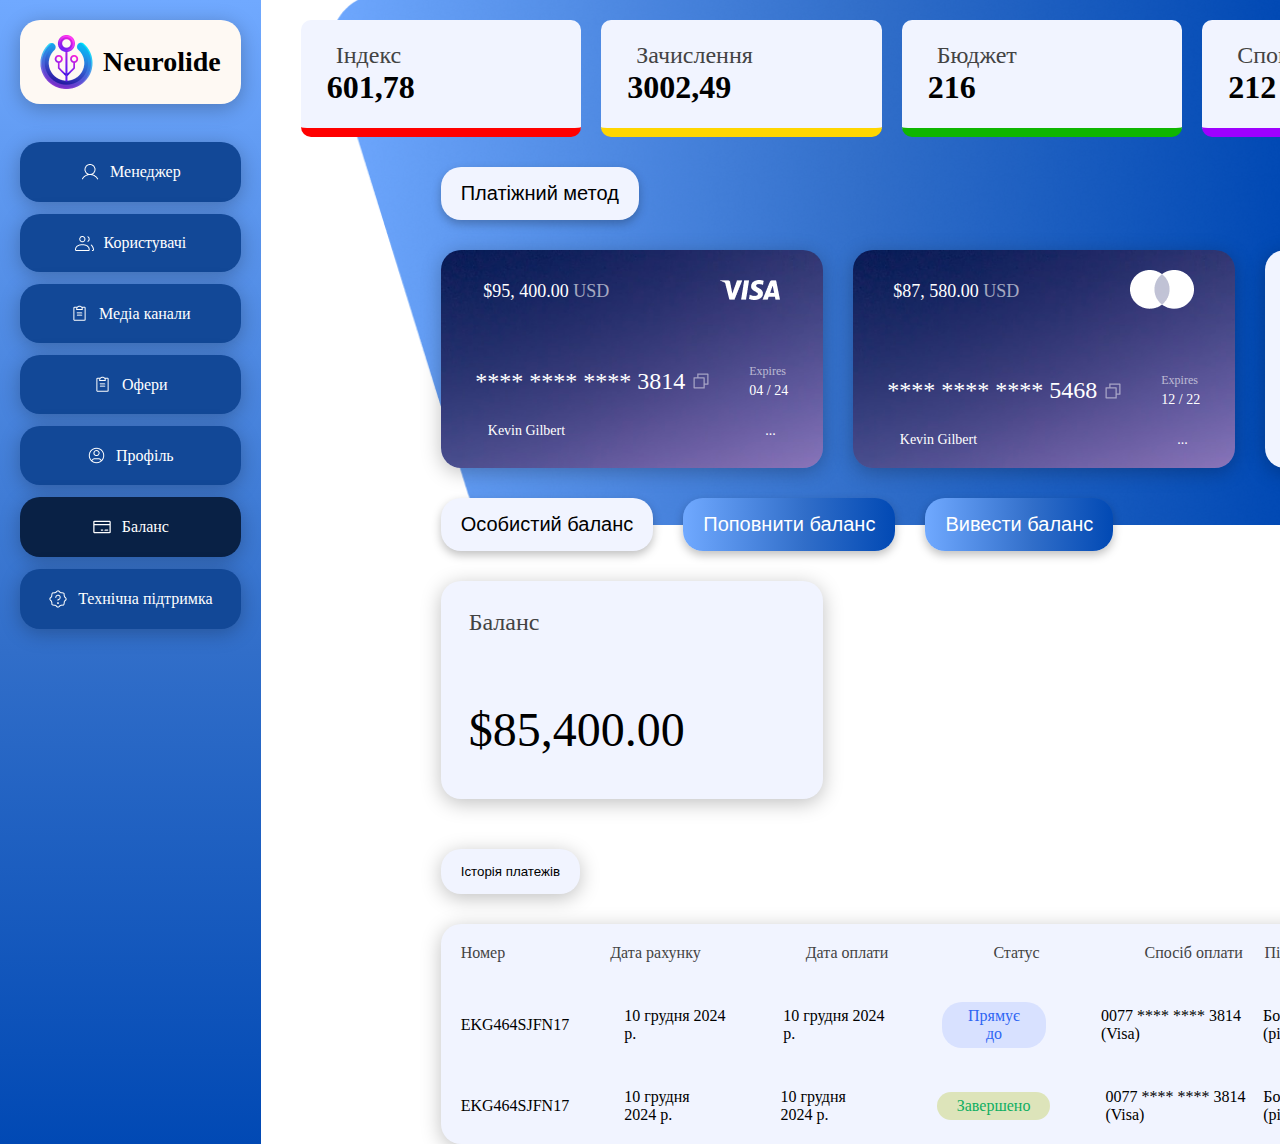
==== commit 927802b3: "mini update" ====
--- a/balance.html
+++ b/balance.html
@@ -124,9 +124,10 @@
             </div>
             <div class="private_balance">
                 <div class="private_balance-btn">
-                    <button class="btn_balance btn_3">Особистий баланс</button><button
-                        class="btn_refill btn_3">Поповнити
-                        баланс</button><button class="btn_withdraw btn_3">Вивести баланс</button>
+                    <button class="btn_balance btn_3">Особистий баланс</button><button class="btn_refill btn_3"
+                        onclick="openAddBalance()">Поповнити
+                        баланс</button><button class="btn_withdraw btn_3" onclick="openModalBalance()">Вивести
+                        баланс</button>
                 </div>
                 <div class="card_balance">
                     <span>
@@ -256,12 +257,92 @@
                             <input type="text" id="date" placeholder="MM / YY">
                         </div>
                     </div>
-
-
-
                 </div>
                 <div class="modal_users-btn">
-                    <button class="btn_cancel btn_5">
+                    <button class="btn_cancel btn_5" onclick="closeModal()">
+                        Відмінити
+                    </button>
+                    <button class="btn_add btn_5">+ Додати карту</button>
+                </div>
+            </div>
+        </div>
+        <div id="modalBalance" class="modal">
+            <div class="modal-content modal-content_balance">
+
+                <h4>
+                    Вивести баланс </h4>
+                <div class="modal_form">
+                    <div class="modal_form-item input">
+                        <label for="cardName">Додати нову карту</label>
+                        <input type="text" id="cardName" placeholder="Номер карти">
+                    </div>
+                    <div class="modal_form-item input">
+                        <label for="fio">Ініціали, вказані на карті</label>
+                        <input type="text" id="fio" placeholder="Ім’я та прізвище">
+                    </div>
+                    <div class="modal_form-item input">
+                        <label for="email">Пошта</label>
+                        <input type="email" id="email" placeholder="...">
+                    </div>
+                    <div class="modal_form-item input">
+                        <label for="amount">Вивести суму</label>
+                        <input type="text" id="amount" placeholder="...">
+                    </div>
+
+
+
+
+                </div>
+                <div class="modal_users-btn">
+                    <button class="btn_cancel btn_5" onclick="closeModalBalance()">
+                        Відмінити
+                    </button>
+                    <button class="btn_add btn_5">Вивести</button>
+                </div>
+            </div>
+        </div>
+        <div id="add_balance" class="modal">
+            <div class="modal-content modal_balance-add">
+
+                <h4>
+                    Редагувати данні користувача </h4>
+                <div class="modal_form">
+                    <div class="modal_form-item input">
+                        <label for="cardName">Номер картки</label>
+                        <input type="number" id="cardName" placeholder="...">
+                    </div>
+                    <div class="modal_form-item__two">
+                        <div class="modal_form-item input">
+                            <label for="date">Термін Дії</label>
+                            <input type="text" id="date" placeholder="...">
+                        </div>
+                        <div class="modal_form-item input">
+                            <label for="cvc">CVV2</label>
+                            <input type="password" id="cvc" placeholder="...">
+                        </div>
+
+                    </div>
+                    <div class="modal_form-item input">
+                        <label for="fio">ПІБ власника</label>
+                        <input type="text" id="fio" placeholder="...">
+                    </div>
+                    <div class="modal_form-item__two">
+                        <div class="modal_form-item input">
+                            <label for="number_phone">Номер телефону</label>
+                            <input type="number" id="number_phone" placeholder="+380">
+                        </div>
+                        <div class="modal_form-item input">
+                            <label for="email">Email</label>
+                            <input type="email" id="email" placeholder="...">
+                        </div>
+                    </div>
+                    <div class="modal_form-item input">
+                        <label for="amount_add">Сума поповнення</label>
+                        <input type="text" id="amount_add" placeholder="...">
+                    </div>
+                </div>
+                <div class="modal_users-btn">
+                    <button class="btn_cancel btn_5" onclick="closeAddBalance()">
                         Відмінити
                     </button>
                     <button class="btn_add btn_5">+ Додати карту</button>
--- a/assets/css/managerpage.css
+++ b/assets/css/managerpage.css
@@ -33,6 +33,7 @@
   display: flex;
   gap: 0 10px;
   align-items: center;
+  justify-content: center;
   background: #fef9f3;
   box-shadow: 0px 4px 20px 0px rgba(0, 0, 0, 0.25);
   border-radius: 20px;
@@ -47,7 +48,7 @@
 .balance .aside_nav .aside_nav-logo h3,
 .support .aside_nav .aside_nav-logo h3 {
   font-size: 28px;
-  font-weight: 500;
+  font-weight: 600;
 }
 
 .manager_view .aside_nav .aside_nav-lsit,
@@ -58,7 +59,7 @@
 .support .aside_nav .aside_nav-lsit {
   display: flex;
   flex-direction: column;
-  margin: 0 auto;
+  margin: 0 20px;
   gap: 12px 0;
   max-width: 255px;
 }
@@ -127,6 +128,7 @@
 .support .main_block {
   display: flex;
   flex-direction: column;
+  width: 100%;
 }
 
 .manager_view .main_block .header_nav,
@@ -146,7 +148,7 @@
 .offering .main_block .header_nav .header_nav-card,
 .balance .main_block .header_nav .header_nav-card,
 .support .main_block .header_nav .header_nav-card {
-  width: 375px;
+  width: clamp(180px, 100%, 375px);
   height: 108px;
   border-radius: 10px;
   background: #f1f4ff;
@@ -302,6 +304,7 @@
   display: flex;
   flex-direction: column;
   gap: 20px 0;
+  margin-left: 40px;
 }
 
 .manager_view .main_block .user_info .user_info-list .list_item,
--- a/assets/css/modal.css
+++ b/assets/css/modal.css
@@ -17,6 +17,11 @@
   opacity: 1;
 }
 
+.modal .showbalance {
+  display: block;
+  opacity: 1;
+}
+
 .modal .modal-content {
   background: #f1f4ff;
   margin: 5% auto;
@@ -66,7 +71,8 @@
   width: 125px;
 }
 
-.modal .modal-content.show {
+.modal .modal-content.show,
+.modal .modal-content .showbalance {
   transform: translateY(0);
 }
 
@@ -205,6 +211,18 @@
   z-index: 1;
 }
 
+.dropdown-content .border_item {
+  padding: 5px !important;
+}
+
+.dropdown-content .border_item input {
+  border: 1px solid #adb6d6;
+  border-radius: 5px;
+  outline: none;
+  width: 40px;
+  height: 25px;
+}
+
 .dropdown-content .dropdown-item {
   padding: 10px 20px;
   cursor: pointer;
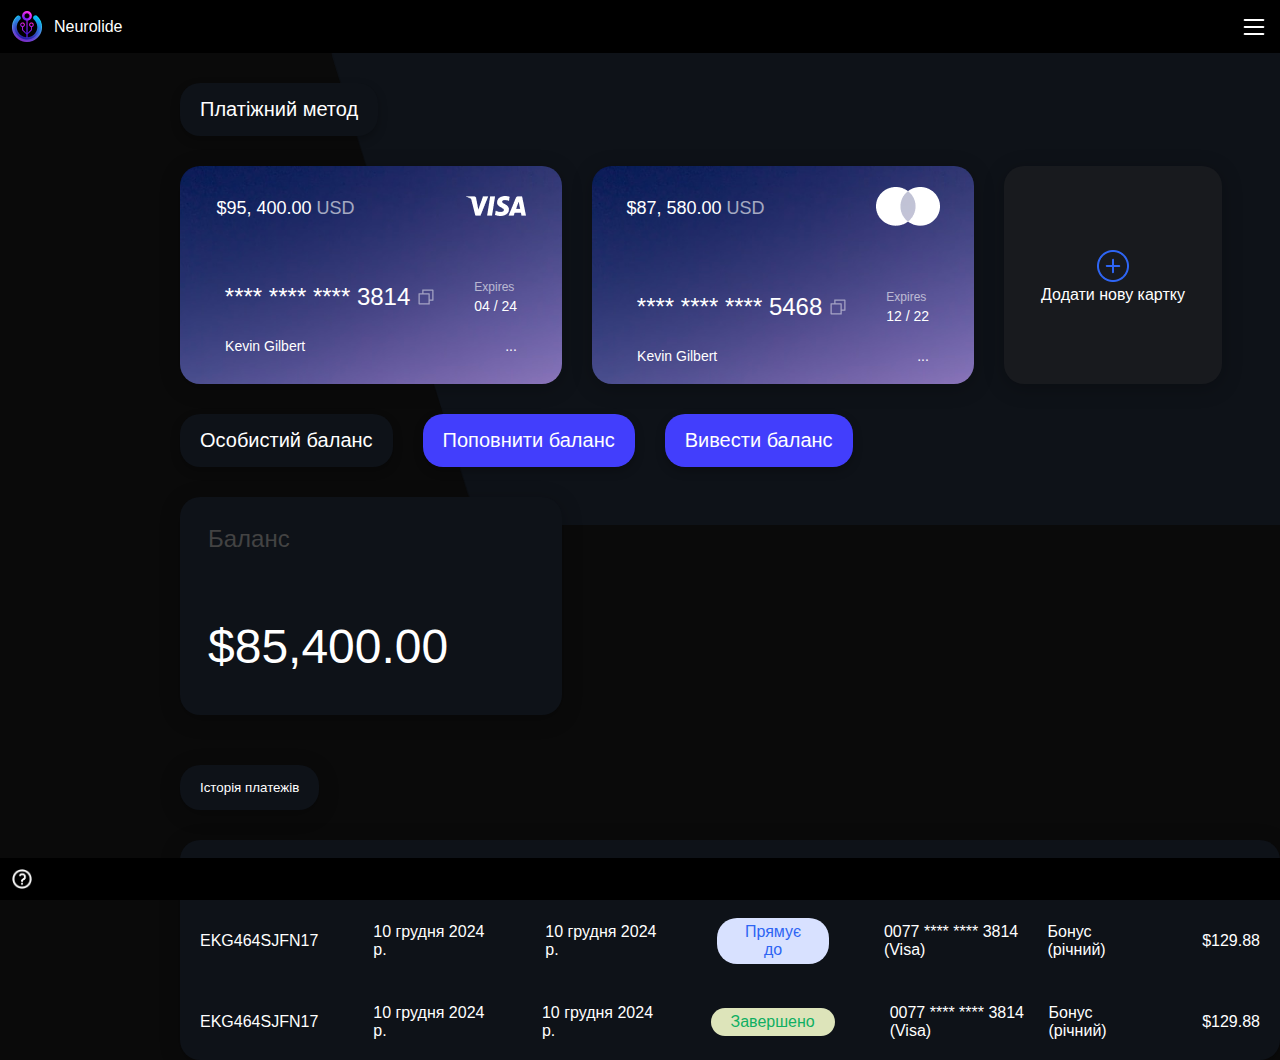
==== commit b140218d: "mini update" ====
--- a/balance.html
+++ b/balance.html
@@ -7,6 +7,8 @@
     <link rel="stylesheet" href="assets/css/managerpage.css">
     <link rel="stylesheet" href="assets/css/balance.css">
     <link rel="stylesheet" href="assets/css/modal.css">
+    <link rel="stylesheet" href="assets/css/response.css">
+
     <title>Neurolide | Баланс</title>
 </head>
 
@@ -41,6 +43,46 @@
                 </a>
             </div>
         </aside>
+        <aside class="aside_nav-mobile">
+
+            <div class="logo">
+                <img src="assets/img/mobile_logo.png" alt="">
+                <p> Neurolide</p>
+            </div>
+            <img onclick="toggleNav()" src="assets/img/Menu.png" alt="">
+        </aside>
+        <aside class="bottom_support">
+            <img src="assets/img/support_icon.png" alt="">
+        </aside>
+        <div class="select_page">
+            <img src="assets/img/balance.png" alt="">
+            <p>Баланс</p>
+        </div>
+        <div id="mySidenav" class="sidenav">
+            <div class="aside_nav-lsit">
+                <a href="manager.html">
+                    <li class="list_item active"><img src="assets/img/manager_icon.png" alt=""> Менеджер</li>
+                </a>
+                <a href="users.html">
+                    <li class="list_item "><img src="assets/img/users_icon.png" alt=""> Користувачі</li>
+                </a>
+                <a href="media.html">
+                    <li class="list_item"><img src="assets/img/media_icon.png" alt=""> Медіа канали</li>
+                </a>
+                <a href="offering.html">
+                    <li class="list_item"><img src="assets/img/media_icon.png" alt=""> Офери</li>
+                </a>
+                <a href="profile.html">
+                    <li class="list_item"><img src="assets/img/profile.png" alt=""> Профіль</li>
+                </a>
+                <a href="balance.html">
+                    <li class="list_item"><img src="assets/img/balance.png" alt=""> Баланс</li>
+                </a>
+                <a href="support.html">
+                    <li class="list_item"><img src="assets/img/support.png" alt=""> Технічна підтримка</li>
+                </a>
+            </div>
+        </div>
         <div class="main_block">
             <div class="header_nav">
                 <div class="header_nav-card">
--- a/assets/css/managerpage.css
+++ b/assets/css/managerpage.css
@@ -1,5 +1,21 @@
 * {
   margin: 0;
+}
+
+body {
+  background: #0a0a0a;
+}
+
+@font-face {
+  font-family: "DM Sans", sans-serif;
+  src: url("https://fonts.googleapis.com/css2?family=DM+Sans:ital,opsz,wght@0,9..40,100..1000;1,9..40,100..1000&display=swap");
+  font-style: normal;
+}
+
+@font-face {
+  font-family: "Public Sans", sans-serif;
+  src: url("https://fonts.googleapis.com/css2?family=Public+Sans:ital,wght@0,100..900;1,100..900&display=swap");
+  font-style: normal;
 }
 
 .manager_view,
@@ -7,7 +23,8 @@
 .media,
 .offering,
 .balance,
-.support {
+.support,
+.profile_view {
   height: 100%;
   display: flex;
 }
@@ -17,8 +34,9 @@
 .media .aside_nav,
 .offering .aside_nav,
 .balance .aside_nav,
-.support .aside_nav {
-  background: linear-gradient(180deg, #70a9ff 0%, #316ec9 57%, #0149b4 100%);
+.support .aside_nav,
+.profile_view .aside_nav {
+  background: #0e1218;
   width: 100%;
   max-width: 295px;
   padding-top: 20px;
@@ -29,13 +47,13 @@
 .media .aside_nav .aside_nav-logo,
 .offering .aside_nav .aside_nav-logo,
 .balance .aside_nav .aside_nav-logo,
-.support .aside_nav .aside_nav-logo {
+.support .aside_nav .aside_nav-logo,
+.profile_view .aside_nav .aside_nav-logo {
   display: flex;
   gap: 0 10px;
   align-items: center;
   justify-content: center;
-  background: #fef9f3;
-  box-shadow: 0px 4px 20px 0px rgba(0, 0, 0, 0.25);
+  box-shadow: 0px 4px 20px 0px rgba(0, 0, 0, 0.22);
   border-radius: 20px;
   padding: 15px 20px 15px 20px;
   margin: 0 20px 38px 20px;
@@ -46,9 +64,12 @@
 .media .aside_nav .aside_nav-logo h3,
 .offering .aside_nav .aside_nav-logo h3,
 .balance .aside_nav .aside_nav-logo h3,
-.support .aside_nav .aside_nav-logo h3 {
+.support .aside_nav .aside_nav-logo h3,
+.profile_view .aside_nav .aside_nav-logo h3 {
   font-size: 28px;
-  font-weight: 600;
+  font-weight: 500;
+  color: #fff;
+  font-family: "DM Sans", sans-serif;
 }
 
 .manager_view .aside_nav .aside_nav-lsit,
@@ -56,7 +77,8 @@
 .media .aside_nav .aside_nav-lsit,
 .offering .aside_nav .aside_nav-lsit,
 .balance .aside_nav .aside_nav-lsit,
-.support .aside_nav .aside_nav-lsit {
+.support .aside_nav .aside_nav-lsit,
+.profile_view .aside_nav .aside_nav-lsit {
   display: flex;
   flex-direction: column;
   margin: 0 20px;
@@ -69,7 +91,8 @@
 .media .aside_nav .aside_nav-lsit a,
 .offering .aside_nav .aside_nav-lsit a,
 .balance .aside_nav .aside_nav-lsit a,
-.support .aside_nav .aside_nav-lsit a {
+.support .aside_nav .aside_nav-lsit a,
+.profile_view .aside_nav .aside_nav-lsit a {
   text-decoration: none;
 }
 
@@ -78,28 +101,17 @@
 .media .aside_nav .aside_nav-lsit .list_item,
 .offering .aside_nav .aside_nav-lsit .list_item,
 .balance .aside_nav .aside_nav-lsit .list_item,
-.support .aside_nav .aside_nav-lsit .list_item {
+.support .aside_nav .aside_nav-lsit .list_item,
+.profile_view .aside_nav .aside_nav-lsit .list_item {
   list-style-type: none;
   padding: 20px;
   display: flex;
   align-items: center;
   gap: 0 10px;
   justify-content: center;
-  border-radius: 20px;
-  background: #124897;
-  box-shadow: 0px 4px 20px 0px rgba(0, 0, 0, 0.25);
-  color: #fff;
+  color: #e1e1e1;
   transition: 0.3s all;
-}
-
-.manager_view .aside_nav .aside_nav-lsit .list_item:hover,
-.users .aside_nav .aside_nav-lsit .list_item:hover,
-.media .aside_nav .aside_nav-lsit .list_item:hover,
-.offering .aside_nav .aside_nav-lsit .list_item:hover,
-.balance .aside_nav .aside_nav-lsit .list_item:hover,
-.support .aside_nav .aside_nav-lsit .list_item:hover {
-  background: #092145;
-  cursor: pointer;
+  font-family: "Public Sans", sans-serif;
 }
 
 .manager_view .aside_nav .aside_nav-lsit .list_item:active,
@@ -107,7 +119,8 @@
 .media .aside_nav .aside_nav-lsit .list_item:active,
 .offering .aside_nav .aside_nav-lsit .list_item:active,
 .balance .aside_nav .aside_nav-lsit .list_item:active,
-.support .aside_nav .aside_nav-lsit .list_item:active {
+.support .aside_nav .aside_nav-lsit .list_item:active,
+.profile_view .aside_nav .aside_nav-lsit .list_item:active {
   transform: scale(0.95);
 }
 
@@ -116,8 +129,180 @@
 .media .aside_nav .aside_nav-lsit .active,
 .offering .aside_nav .aside_nav-lsit .active,
 .balance .aside_nav .aside_nav-lsit .active,
-.support .aside_nav .aside_nav-lsit .active {
-  background: #092145;
+.support .aside_nav .aside_nav-lsit .active,
+.profile_view .aside_nav .aside_nav-lsit .active {
+  color: #302eff;
+}
+
+.manager_view .select_page,
+.users .select_page,
+.media .select_page,
+.offering .select_page,
+.balance .select_page,
+.support .select_page,
+.profile_view .select_page {
+  background: #0e1218;
+  padding: 20px 0;
+  width: 100%;
+  margin: 5px 0;
+  display: none;
+  justify-content: center;
+  align-items: center;
+  gap: 0 10px;
+}
+
+.manager_view .select_page p,
+.users .select_page p,
+.media .select_page p,
+.offering .select_page p,
+.balance .select_page p,
+.support .select_page p,
+.profile_view .select_page p {
+  color: #fff;
+  font-size: 16px;
+  font-family: "Public Sans", sans-serif;
+}
+
+.manager_view .name_page,
+.users .name_page,
+.media .name_page,
+.offering .name_page,
+.balance .name_page,
+.support .name_page,
+.profile_view .name_page {
+  display: none;
+  margin: 24px 0 0 31px;
+}
+
+.manager_view .name_page h1,
+.users .name_page h1,
+.media .name_page h1,
+.offering .name_page h1,
+.balance .name_page h1,
+.support .name_page h1,
+.profile_view .name_page h1 {
+  background: linear-gradient(90deg, #e5f0ff 0%, #769bfe 51%, #302dff 100%);
+  -webkit-background-clip: text;
+  -webkit-text-fill-color: transparent;
+  background-clip: text;
+  text-fill-color: transparent;
+  font-size: 51px;
+  font-family: "DM Sans", sans-serif;
+}
+
+.manager_view .aside_nav-mobile,
+.users .aside_nav-mobile,
+.media .aside_nav-mobile,
+.offering .aside_nav-mobile,
+.balance .aside_nav-mobile,
+.support .aside_nav-mobile,
+.profile_view .aside_nav-mobile {
+  display: none;
+}
+
+.manager_view .bottom_support,
+.users .bottom_support,
+.media .bottom_support,
+.offering .bottom_support,
+.balance .bottom_support,
+.support .bottom_support,
+.profile_view .bottom_support {
+  display: none;
+}
+
+.manager_view .sidenav,
+.users .sidenav,
+.media .sidenav,
+.offering .sidenav,
+.balance .sidenav,
+.support .sidenav,
+.profile_view .sidenav {
+  height: 100%;
+  width: 0;
+  position: fixed;
+  z-index: 10;
+  top: 0;
+  left: 0;
+  background-color: #111;
+  overflow-x: hidden;
+  transition: 0.3s;
+  padding-top: 60px;
+}
+
+.manager_view .sidenav .closebtn,
+.users .sidenav .closebtn,
+.media .sidenav .closebtn,
+.offering .sidenav .closebtn,
+.balance .sidenav .closebtn,
+.support .sidenav .closebtn,
+.profile_view .sidenav .closebtn {
+  position: absolute;
+  top: 0;
+  right: 25px;
+  font-size: 36px;
+  margin-left: 50px;
+}
+
+.manager_view .sidenav .aside_nav-lsit,
+.users .sidenav .aside_nav-lsit,
+.media .sidenav .aside_nav-lsit,
+.offering .sidenav .aside_nav-lsit,
+.balance .sidenav .aside_nav-lsit,
+.support .sidenav .aside_nav-lsit,
+.profile_view .sidenav .aside_nav-lsit {
+  display: flex;
+  flex-direction: column;
+  margin: 0 20px;
+  gap: 12px 0;
+  max-width: 255px;
+}
+
+.manager_view .sidenav .aside_nav-lsit a,
+.users .sidenav .aside_nav-lsit a,
+.media .sidenav .aside_nav-lsit a,
+.offering .sidenav .aside_nav-lsit a,
+.balance .sidenav .aside_nav-lsit a,
+.support .sidenav .aside_nav-lsit a,
+.profile_view .sidenav .aside_nav-lsit a {
+  text-decoration: none;
+}
+
+.manager_view .sidenav .aside_nav-lsit .list_item,
+.users .sidenav .aside_nav-lsit .list_item,
+.media .sidenav .aside_nav-lsit .list_item,
+.offering .sidenav .aside_nav-lsit .list_item,
+.balance .sidenav .aside_nav-lsit .list_item,
+.support .sidenav .aside_nav-lsit .list_item,
+.profile_view .sidenav .aside_nav-lsit .list_item {
+  list-style-type: none;
+  padding: 20px;
+  display: flex;
+  align-items: center;
+  gap: 0 10px;
+  justify-content: center;
+  color: #e1e1e1;
+  transition: 0.3s all;
+  font-family: "Public Sans", sans-serif;
+}
+
+.manager_view .sidenav .aside_nav-lsit .list_item:active,
+.users .sidenav .aside_nav-lsit .list_item:active,
+.media .sidenav .aside_nav-lsit .list_item:active,
+.offering .sidenav .aside_nav-lsit .list_item:active,
+.balance .sidenav .aside_nav-lsit .list_item:active,
+.support .sidenav .aside_nav-lsit .list_item:active,
+.profile_view .sidenav .aside_nav-lsit .list_item:active {
+  transform: scale(0.95);
+}
+
+.manager_view .sidenav .aside_nav-lsit .active,
+.users .sidenav .aside_nav-lsit .active,
+.media .sidenav .aside_nav-lsit .active,
+.offering .sidenav .aside_nav-lsit .active,
+.balance .sidenav .aside_nav-lsit .active,
+.support .sidenav .aside_nav-lsit .active,
+.profile_view .sidenav .aside_nav-lsit .active {
+  color: #302eff;
 }
 
 .manager_view .main_block,
@@ -125,7 +310,8 @@
 .media .main_block,
 .offering .main_block,
 .balance .main_block,
-.support .main_block {
+.support .main_block,
+.profile_view .main_block {
   display: flex;
   flex-direction: column;
   width: 100%;
@@ -136,7 +322,8 @@
 .media .main_block .header_nav,
 .offering .main_block .header_nav,
 .balance .main_block .header_nav,
-.support .main_block .header_nav {
+.support .main_block .header_nav,
+.profile_view .main_block .header_nav {
   display: flex;
   gap: 0 20px;
   margin: 20px 0 0 40px;
@@ -147,11 +334,12 @@
 .media .main_block .header_nav .header_nav-card,
 .offering .main_block .header_nav .header_nav-card,
 .balance .main_block .header_nav .header_nav-card,
-.support .main_block .header_nav .header_nav-card {
+.support .main_block .header_nav .header_nav-card,
+.profile_view .main_block .header_nav .header_nav-card {
   width: clamp(180px, 100%, 375px);
   height: 108px;
   border-radius: 10px;
-  background: #f1f4ff;
+  background: #0e1218;
   display: flex;
   flex-direction: column;
   align-items: flex-start;
@@ -163,10 +351,12 @@
 .media .main_block .header_nav .header_nav-card span,
 .offering .main_block .header_nav .header_nav-card span,
 .balance .main_block .header_nav .header_nav-card span,
-.support .main_block .header_nav .header_nav-card span {
+.support .main_block .header_nav .header_nav-card span,
+.profile_view .main_block .header_nav .header_nav-card span {
   margin-left: 35px;
   font-size: 24px;
-  color: #434343;
+  color: #fff;
+  font-family: "DM Sans", sans-serif;
 }
 
 .manager_view .main_block .header_nav .header_nav-card p,
@@ -174,10 +364,13 @@
 .media .main_block .header_nav .header_nav-card p,
 .offering .main_block .header_nav .header_nav-card p,
 .balance .main_block .header_nav .header_nav-card p,
-.support .main_block .header_nav .header_nav-card p {
+.support .main_block .header_nav .header_nav-card p,
+.profile_view .main_block .header_nav .header_nav-card p {
   margin-left: 26px;
   font-size: 32px;
   font-weight: 600;
+  color: #fff;
+  font-family: "DM Sans", sans-serif;
 }
 
 .manager_view .main_block .header_nav .header_nav-card:nth-child(1),
@@ -185,8 +378,9 @@
 .media .main_block .header_nav .header_nav-card:nth-child(1),
 .offering .main_block .header_nav .header_nav-card:nth-child(1),
 .balance .main_block .header_nav .header_nav-card:nth-child(1),
-.support .main_block .header_nav .header_nav-card:nth-child(1) {
-  border-bottom: 9px solid red;
+.support .main_block .header_nav .header_nav-card:nth-child(1),
+.profile_view .main_block .header_nav .header_nav-card:nth-child(1) {
+  border-bottom: 9px solid #423efc;
 }
 
 .manager_view .main_block .header_nav .header_nav-card:nth-child(2),
@@ -194,8 +388,9 @@
 .media .main_block .header_nav .header_nav-card:nth-child(2),
 .offering .main_block .header_nav .header_nav-card:nth-child(2),
 .balance .main_block .header_nav .header_nav-card:nth-child(2),
-.support .main_block .header_nav .header_nav-card:nth-child(2) {
-  border-bottom: 9px solid #ffd600;
+.support .main_block .header_nav .header_nav-card:nth-child(2),
+.profile_view .main_block .header_nav .header_nav-card:nth-child(2) {
+  border-bottom: 9px solid #f6d423;
 }
 
 .manager_view .main_block .header_nav .header_nav-card:nth-child(3),
@@ -203,8 +398,9 @@
 .media .main_block .header_nav .header_nav-card:nth-child(3),
 .offering .main_block .header_nav .header_nav-card:nth-child(3),
 .balance .main_block .header_nav .header_nav-card:nth-child(3),
-.support .main_block .header_nav .header_nav-card:nth-child(3) {
-  border-bottom: 9px solid #0fb600;
+.support .main_block .header_nav .header_nav-card:nth-child(3),
+.profile_view .main_block .header_nav .header_nav-card:nth-child(3) {
+  border-bottom: 9px solid #7c57f4;
 }
 
 .manager_view .main_block .header_nav .header_nav-card:nth-child(4),
@@ -212,519 +408,621 @@
 .media .main_block .header_nav .header_nav-card:nth-child(4),
 .offering .main_block .header_nav .header_nav-card:nth-child(4),
 .balance .main_block .header_nav .header_nav-card:nth-child(4),
-.support .main_block .header_nav .header_nav-card:nth-child(4) {
-  border-bottom: 9px solid #9e00ff;
-}
-
-.manager_view .main_block .user_info,
-.users .main_block .user_info,
-.media .main_block .user_info,
-.offering .main_block .user_info,
-.balance .main_block .user_info,
-.support .main_block .user_info {
-  margin-top: 30px;
-  display: flex;
-  justify-content: flex-end;
-  align-items: flex-start;
-  gap: 0 140px;
-}
-
-.manager_view .main_block .user_info .user_info-avatar,
-.users .main_block .user_info .user_info-avatar,
-.media .main_block .user_info .user_info-avatar,
-.offering .main_block .user_info .user_info-avatar,
-.balance .main_block .user_info .user_info-avatar,
-.support .main_block .user_info .user_info-avatar {
-  display: flex;
-  margin: 0 30px 0 60px;
-}
-
-.manager_view .main_block .user_info .user_info-avatar .user_btn,
-.users .main_block .user_info .user_info-avatar .user_btn,
-.media .main_block .user_info .user_info-avatar .user_btn,
-.offering .main_block .user_info .user_info-avatar .user_btn,
-.balance .main_block .user_info .user_info-avatar .user_btn,
-.support .main_block .user_info .user_info-avatar .user_btn {
-  display: flex;
-  gap: 0 10px;
-  align-self: flex-end;
-  margin-left: 42px;
-}
-
-.manager_view .main_block .user_info .user_info-avatar .user_btn .btn_exit,
-.users .main_block .user_info .user_info-avatar .user_btn .btn_exit,
-.media .main_block .user_info .user_info-avatar .user_btn .btn_exit,
-.offering .main_block .user_info .user_info-avatar .user_btn .btn_exit,
-.balance .main_block .user_info .user_info-avatar .user_btn .btn_exit,
-.support .main_block .user_info .user_info-avatar .user_btn .btn_exit {
-  background: #f1f4ff;
-  box-shadow: 0px 4px 20px 0px rgba(0, 0, 0, 0.25);
-  outline: none;
-  border: none;
+.support .main_block .header_nav .header_nav-card:nth-child(4),
+.profile_view .main_block .header_nav .header_nav-card:nth-child(4) {
+  border-bottom: 9px solid #36393e;
+}
+
+.manager_view .main_block .header_nav .header_nav-card:nth-child(5),
+.users .main_block .header_nav .header_nav-card:nth-child(5),
+.media .main_block .header_nav .header_nav-card:nth-child(5),
+.offering .main_block .header_nav .header_nav-card:nth-child(5),
+.balance .main_block .header_nav .header_nav-card:nth-child(5),
+.support .main_block .header_nav .header_nav-card:nth-child(5),
+.profile_view .main_block .header_nav .header_nav-card:nth-child(5) {
+  border-bottom: 9px solid #ff7a00;
+}
+
+.manager_view .main_block .user_list-mobile,
+.users .main_block .user_list-mobile,
+.media .main_block .user_list-mobile,
+.offering .main_block .user_list-mobile,
+.balance .main_block .user_list-mobile,
+.support .main_block .user_list-mobile,
+.profile_view .main_block .user_list-mobile {
+  display: none;
+}
+
+.manager_view .main_block .user_list-mobile .user_list-header,
+.users .main_block .user_list-mobile .user_list-header,
+.media .main_block .user_list-mobile .user_list-header,
+.offering .main_block .user_list-mobile .user_list-header,
+.balance .main_block .user_list-mobile .user_list-header,
+.support .main_block .user_list-mobile .user_list-header,
+.profile_view .main_block .user_list-mobile .user_list-header {
+  display: flex;
+  justify-content: space-between;
+  align-items: center;
+  margin: 0 63px 25px 34px;
+}
+
+.manager_view .main_block .user_list-mobile .user_list-header h3,
+.users .main_block .user_list-mobile .user_list-header h3,
+.media .main_block .user_list-mobile .user_list-header h3,
+.offering .main_block .user_list-mobile .user_list-header h3,
+.balance .main_block .user_list-mobile .user_list-header h3,
+.support .main_block .user_list-mobile .user_list-header h3,
+.profile_view .main_block .user_list-mobile .user_list-header h3 {
+  background: linear-gradient(90deg, #e5f0ff 0%, #81a4fe 50%, #3433ff 100%);
+  -webkit-background-clip: text;
+  -webkit-text-fill-color: transparent;
+  background-clip: text;
+  text-fill-color: transparent;
+  font-size: 51px;
+  font-family: "DM Sans", sans-serif;
+}
+
+.manager_view .main_block .user_list-mobile .user_list .is_active,
+.users .main_block .user_list-mobile .user_list .is_active,
+.media .main_block .user_list-mobile .user_list .is_active,
+.offering .main_block .user_list-mobile .user_list .is_active,
+.balance .main_block .user_list-mobile .user_list .is_active,
+.support .main_block .user_list-mobile .user_list .is_active,
+.profile_view .main_block .user_list-mobile .user_list .is_active {
+  transform: scale(1.5) !important;
+}
+
+.manager_view .main_block .user_list-mobile .user_list .card,
+.users .main_block .user_list-mobile .user_list .card,
+.media .main_block .user_list-mobile .user_list .card,
+.offering .main_block .user_list-mobile .user_list .card,
+.balance .main_block .user_list-mobile .user_list .card,
+.support .main_block .user_list-mobile .user_list .card,
+.profile_view .main_block .user_list-mobile .user_list .card {
+  display: flex;
+  flex-direction: column;
+  background: #0e1218;
+  box-shadow: 0px 4px 4px 0px rgba(0, 0, 0, 0.1);
   border-radius: 20px;
-  font-size: 16px;
-  color: #434343;
-  padding: 15px 50px 15px 50px;
-  cursor: pointer;
-}
-
-.manager_view .main_block .user_info .user_info-avatar .user_btn .btn_delete,
-.users .main_block .user_info .user_info-avatar .user_btn .btn_delete,
-.media .main_block .user_info .user_info-avatar .user_btn .btn_delete,
-.offering .main_block .user_info .user_info-avatar .user_btn .btn_delete,
-.balance .main_block .user_info .user_info-avatar .user_btn .btn_delete,
-.support .main_block .user_info .user_info-avatar .user_btn .btn_delete {
-  background: #2e65f3;
-  box-shadow: 0px 4px 10px 0px rgba(0, 0, 0, 0.25);
-  outline: none;
-  border: none;
+  max-width: 615px;
+  padding: 20px;
+  width: 100%;
+  margin: 0 auto;
+}
+
+.manager_view .main_block .user_list-mobile .user_list .card .card_head,
+.users .main_block .user_list-mobile .user_list .card .card_head,
+.media .main_block .user_list-mobile .user_list .card .card_head,
+.offering .main_block .user_list-mobile .user_list .card .card_head,
+.balance .main_block .user_list-mobile .user_list .card .card_head,
+.support .main_block .user_list-mobile .user_list .card .card_head,
+.profile_view .main_block .user_list-mobile .user_list .card .card_head {
   color: #fff;
-  padding: 15px 50px 15px 50px;
-  border-radius: 20px;
-  cursor: pointer;
-  font-size: 16px;
-}
-
-.manager_view .main_block .user_info .user_info-avatar img,
-.users .main_block .user_info .user_info-avatar img,
-.media .main_block .user_info .user_info-avatar img,
-.offering .main_block .user_info .user_info-avatar img,
-.balance .main_block .user_info .user_info-avatar img,
-.support .main_block .user_info .user_info-avatar img {
-  max-width: 282px;
-  max-height: 272px;
-}
-
-.manager_view .main_block .user_info .user_info-list,
-.users .main_block .user_info .user_info-list,
-.media .main_block .user_info .user_info-list,
-.offering .main_block .user_info .user_info-list,
-.balance .main_block .user_info .user_info-list,
-.support .main_block .user_info .user_info-list {
+}
+
+.manager_view .main_block .user_list-mobile .user_list .card .card_head .head_item,
+.users .main_block .user_list-mobile .user_list .card .card_head .head_item,
+.media .main_block .user_list-mobile .user_list .card .card_head .head_item,
+.offering .main_block .user_list-mobile .user_list .card .card_head .head_item,
+.balance .main_block .user_list-mobile .user_list .card .card_head .head_item,
+.support .main_block .user_list-mobile .user_list .card .card_head .head_item,
+.profile_view .main_block .user_list-mobile .user_list .card .card_head .head_item {
+  display: flex;
+  align-items: center;
+  justify-content: space-between;
+}
+
+.manager_view .main_block .user_list-mobile .user_list .card .card_body .card_body-list,
+.users .main_block .user_list-mobile .user_list .card .card_body .card_body-list,
+.media .main_block .user_list-mobile .user_list .card .card_body .card_body-list,
+.offering .main_block .user_list-mobile .user_list .card .card_body .card_body-list,
+.balance .main_block .user_list-mobile .user_list .card .card_body .card_body-list,
+.support .main_block .user_list-mobile .user_list .card .card_body .card_body-list,
+.profile_view .main_block .user_list-mobile .user_list .card .card_body .card_body-list {
   display: flex;
   flex-direction: column;
   gap: 20px 0;
-  margin-left: 40px;
-}
-
-.manager_view .main_block .user_info .user_info-list .list_item,
-.users .main_block .user_info .user_info-list .list_item,
-.media .main_block .user_info .user_info-list .list_item,
-.offering .main_block .user_info .user_info-list .list_item,
-.balance .main_block .user_info .user_info-list .list_item,
-.support .main_block .user_info .user_info-list .list_item {
-  display: flex;
-  align-items: center;
-  gap: 0 63px;
-}
-
-.manager_view .main_block .user_info .user_info-list .list_item p,
-.users .main_block .user_info .user_info-list .list_item p,
-.media .main_block .user_info .user_info-list .list_item p,
-.offering .main_block .user_info .user_info-list .list_item p,
-.balance .main_block .user_info .user_info-list .list_item p,
-.support .main_block .user_info .user_info-list .list_item p {
-  color: #434343;
+  color: #fff;
+  font-family: "DM Sans", sans-serif;
+}
+
+.manager_view .main_block .user_list-mobile .user_list .card .card_footer,
+.users .main_block .user_list-mobile .user_list .card .card_footer,
+.media .main_block .user_list-mobile .user_list .card .card_footer,
+.offering .main_block .user_list-mobile .user_list .card .card_footer,
+.balance .main_block .user_list-mobile .user_list .card .card_footer,
+.support .main_block .user_list-mobile .user_list .card .card_footer,
+.profile_view .main_block .user_list-mobile .user_list .card .card_footer {
+  color: #fff;
+}
+
+.manager_view .main_block .user_list-mobile .user_list .card .card_footer .card_footer-btn,
+.users .main_block .user_list-mobile .user_list .card .card_footer .card_footer-btn,
+.media .main_block .user_list-mobile .user_list .card .card_footer .card_footer-btn,
+.offering .main_block .user_list-mobile .user_list .card .card_footer .card_footer-btn,
+.balance .main_block .user_list-mobile .user_list .card .card_footer .card_footer-btn,
+.support .main_block .user_list-mobile .user_list .card .card_footer .card_footer-btn,
+.profile_view .main_block .user_list-mobile .user_list .card .card_footer .card_footer-btn {
+  display: flex;
+  align-items: center;
+  gap: 0 14px;
+}
+
+.manager_view .main_block .user_list-mobile .user_list .card .card_footer .card_footer-btn .btn_2,
+.users .main_block .user_list-mobile .user_list .card .card_footer .card_footer-btn .btn_2,
+.media .main_block .user_list-mobile .user_list .card .card_footer .card_footer-btn .btn_2,
+.offering .main_block .user_list-mobile .user_list .card .card_footer .card_footer-btn .btn_2,
+.balance .main_block .user_list-mobile .user_list .card .card_footer .card_footer-btn .btn_2,
+.support .main_block .user_list-mobile .user_list .card .card_footer .card_footer-btn .btn_2,
+.profile_view .main_block .user_list-mobile .user_list .card .card_footer .card_footer-btn .btn_2 {
+  background: #181a1e;
+  box-shadow: 0px 4px 20px 0px rgba(0, 0, 0, 0.25);
+  border-radius: 31px;
+  outline: none;
+  color: #fff;
+  border: none;
+  padding: 12px 20px;
+}
+
+.manager_view .main_block .user_list-mobile .user_list .card .card_footer .card_footer-btn .active,
+.users .main_block .user_list-mobile .user_list .card .card_footer .card_footer-btn .active,
+.media .main_block .user_list-mobile .user_list .card .card_footer .card_footer-btn .active,
+.offering .main_block .user_list-mobile .user_list .card .card_footer .card_footer-btn .active,
+.balance .main_block .user_list-mobile .user_list .card .card_footer .card_footer-btn .active,
+.support .main_block .user_list-mobile .user_list .card .card_footer .card_footer-btn .active,
+.profile_view .main_block .user_list-mobile .user_list .card .card_footer .card_footer-btn .active {
+  background: #3334ff;
+}
+
+.manager_view .main_block .user,
+.users .main_block .user,
+.media .main_block .user,
+.offering .main_block .user,
+.balance .main_block .user,
+.support .main_block .user,
+.profile_view .main_block .user {
+  display: flex;
+  margin: 40px 0 31px 40px;
+  gap: 0 28px;
+}
+
+.manager_view .main_block .user .user_info,
+.users .main_block .user .user_info,
+.media .main_block .user .user_info,
+.offering .main_block .user .user_info,
+.balance .main_block .user .user_info,
+.support .main_block .user .user_info,
+.profile_view .main_block .user .user_info {
+  background: #0e1218;
+  max-width: 628px;
+  border-radius: 20px;
+  display: grid;
+  grid-template-columns: repeat(2, 1fr);
+}
+
+.manager_view .main_block .user .user_info .user_info-list,
+.users .main_block .user .user_info .user_info-list,
+.media .main_block .user .user_info .user_info-list,
+.offering .main_block .user .user_info .user_info-list,
+.balance .main_block .user .user_info .user_info-list,
+.support .main_block .user .user_info .user_info-list,
+.profile_view .main_block .user .user_info .user_info-list {
+  display: flex;
+  flex-direction: column;
+  align-items: flex-start;
+  gap: 14px 0;
+  padding: 45px 0 44px 30px;
+}
+
+.manager_view .main_block .user .user_info .user_info-list .list_item,
+.users .main_block .user .user_info .user_info-list .list_item,
+.media .main_block .user .user_info .user_info-list .list_item,
+.offering .main_block .user .user_info .user_info-list .list_item,
+.balance .main_block .user .user_info .user_info-list .list_item,
+.support .main_block .user .user_info .user_info-list .list_item,
+.profile_view .main_block .user .user_info .user_info-list .list_item {
+  display: flex;
+  align-items: center;
+  color: #fff;
+  gap: 0 26px;
+}
+
+.manager_view .main_block .user .user_info .user_info-list .list_item p,
+.manager_view .main_block .user .user_info .user_info-list .list_item span,
+.users .main_block .user .user_info .user_info-list .list_item p,
+.users .main_block .user .user_info .user_info-list .list_item span,
+.media .main_block .user .user_info .user_info-list .list_item p,
+.media .main_block .user .user_info .user_info-list .list_item span,
+.offering .main_block .user .user_info .user_info-list .list_item p,
+.offering .main_block .user .user_info .user_info-list .list_item span,
+.balance .main_block .user .user_info .user_info-list .list_item p,
+.balance .main_block .user .user_info .user_info-list .list_item span,
+.support .main_block .user .user_info .user_info-list .list_item p,
+.support .main_block .user .user_info .user_info-list .list_item span,
+.profile_view .main_block .user .user_info .user_info-list .list_item p,
+.profile_view .main_block .user .user_info .user_info-list .list_item span {
+  font-size: 24px;
+  font-family: "DM Sans", sans-serif;
+  font-weight: 500;
+}
+
+.manager_view .main_block .user .user_info .user_avatar,
+.users .main_block .user .user_info .user_avatar,
+.media .main_block .user .user_info .user_avatar,
+.offering .main_block .user .user_info .user_avatar,
+.balance .main_block .user .user_info .user_avatar,
+.support .main_block .user .user_info .user_avatar,
+.profile_view .main_block .user .user_info .user_avatar {
+  padding: 35px 0 0 70px;
+  width: 138px;
+  height: 138px;
+}
+
+.manager_view .main_block .user .user_info .user_btn,
+.users .main_block .user .user_info .user_btn,
+.media .main_block .user .user_info .user_btn,
+.offering .main_block .user .user_info .user_btn,
+.balance .main_block .user .user_info .user_btn,
+.support .main_block .user .user_info .user_btn,
+.profile_view .main_block .user .user_info .user_btn {
+  display: flex;
+  align-items: center;
+  gap: 0 20px;
+  padding: 0 0 52px 27px;
+}
+
+.manager_view .main_block .user .user_info .user_btn .btn_1,
+.users .main_block .user .user_info .user_btn .btn_1,
+.media .main_block .user .user_info .user_btn .btn_1,
+.offering .main_block .user .user_info .user_btn .btn_1,
+.balance .main_block .user .user_info .user_btn .btn_1,
+.support .main_block .user .user_info .user_btn .btn_1,
+.profile_view .main_block .user .user_info .user_btn .btn_1 {
+  color: #fff;
+  outline: none;
+  border: 1px solid #302eff;
+  background: #302eff;
+  box-shadow: 0px 4px 10px 0px rgba(0, 0, 0, 0.25);
+  border-radius: 20px;
+  padding: 11px 20px;
+  font-size: 16px;
+  font-family: "Public Sans", sans-serif;
+}
+
+.manager_view .main_block .user .user_static,
+.users .main_block .user .user_static,
+.media .main_block .user .user_static,
+.offering .main_block .user .user_static,
+.balance .main_block .user .user_static,
+.support .main_block .user .user_static,
+.profile_view .main_block .user .user_static {
+  background: #0e1218;
+  border-radius: 20px;
+  max-width: 907px;
+  width: 100%;
+  border-bottom: 10px solid #3334ff;
+  position: relative;
+  display: flex;
+  flex-direction: column;
+  align-items: flex-start;
+  justify-content: center;
+  gap: 44px 0;
+}
+
+.manager_view .main_block .user .user_static .list_static,
+.users .main_block .user .user_static .list_static,
+.media .main_block .user .user_static .list_static,
+.offering .main_block .user .user_static .list_static,
+.balance .main_block .user .user_static .list_static,
+.support .main_block .user .user_static .list_static,
+.profile_view .main_block .user .user_static .list_static {
+  position: relative;
+  color: #fff;
+  width: 100%;
+}
+
+.manager_view .main_block .user .user_static .list_static p,
+.users .main_block .user .user_static .list_static p,
+.media .main_block .user .user_static .list_static p,
+.offering .main_block .user .user_static .list_static p,
+.balance .main_block .user .user_static .list_static p,
+.support .main_block .user .user_static .list_static p,
+.profile_view .main_block .user .user_static .list_static p {
+  padding-left: 27px;
+  font-family: "DM Sans", sans-serif;
+  font-size: 24px;
+  font-weight: 700;
+  position: relative;
+  z-index: 2;
+}
+
+.manager_view .main_block .user .user_static .list_static::before,
+.users .main_block .user .user_static .list_static::before,
+.media .main_block .user .user_static .list_static::before,
+.offering .main_block .user .user_static .list_static::before,
+.balance .main_block .user .user_static .list_static::before,
+.support .main_block .user .user_static .list_static::before,
+.profile_view .main_block .user .user_static .list_static::before {
+  content: "";
+  position: absolute;
+  background: rgba(81, 80, 80, 0.5);
+  height: 2px;
+  top: 50%;
+  width: 100%;
+  z-index: 2;
+}
+
+.manager_view .main_block .user .user_static .list_static:nth-child(1),
+.users .main_block .user .user_static .list_static:nth-child(1),
+.media .main_block .user .user_static .list_static:nth-child(1),
+.offering .main_block .user .user_static .list_static:nth-child(1),
+.balance .main_block .user .user_static .list_static:nth-child(1),
+.support .main_block .user .user_static .list_static:nth-child(1),
+.profile_view .main_block .user .user_static .list_static:nth-child(1) {
+  z-index: 1;
+}
+
+.manager_view .main_block .user .user_static .list_static:nth-child(1)::after,
+.users .main_block .user .user_static .list_static:nth-child(1)::after,
+.media .main_block .user .user_static .list_static:nth-child(1)::after,
+.offering .main_block .user .user_static .list_static:nth-child(1)::after,
+.balance .main_block .user .user_static .list_static:nth-child(1)::after,
+.support .main_block .user .user_static .list_static:nth-child(1)::after,
+.profile_view .main_block .user .user_static .list_static:nth-child(1)::after {
+  content: "";
+  position: absolute;
+  background: linear-gradient(0.04deg, rgba(66, 62, 252, 0) 0.03%, #423efc 99.97%);
+  width: 57%;
+  top: -40%;
+  height: 50px;
+  z-index: 1;
+}
+
+.manager_view .main_block .user .user_static .list_static:nth-child(2),
+.users .main_block .user .user_static .list_static:nth-child(2),
+.media .main_block .user .user_static .list_static:nth-child(2),
+.offering .main_block .user .user_static .list_static:nth-child(2),
+.balance .main_block .user .user_static .list_static:nth-child(2),
+.support .main_block .user .user_static .list_static:nth-child(2),
+.profile_view .main_block .user .user_static .list_static:nth-child(2) {
+  z-index: 1;
+}
+
+.manager_view .main_block .user .user_static .list_static:nth-child(2)::after,
+.users .main_block .user .user_static .list_static:nth-child(2)::after,
+.media .main_block .user .user_static .list_static:nth-child(2)::after,
+.offering .main_block .user .user_static .list_static:nth-child(2)::after,
+.balance .main_block .user .user_static .list_static:nth-child(2)::after,
+.support .main_block .user .user_static .list_static:nth-child(2)::after,
+.profile_view .main_block .user .user_static .list_static:nth-child(2)::after {
+  content: "";
+  position: absolute;
+  background: linear-gradient(0deg, rgba(246, 212, 35, 0) 0%, #f6d423 100%);
+  width: 83%;
+  top: -40%;
+  height: 50px;
+  z-index: 1;
+}
+
+.manager_view .main_block .user .user_static .list_static:nth-child(3),
+.users .main_block .user .user_static .list_static:nth-child(3),
+.media .main_block .user .user_static .list_static:nth-child(3),
+.offering .main_block .user .user_static .list_static:nth-child(3),
+.balance .main_block .user .user_static .list_static:nth-child(3),
+.support .main_block .user .user_static .list_static:nth-child(3),
+.profile_view .main_block .user .user_static .list_static:nth-child(3) {
+  z-index: 1;
+}
+
+.manager_view .main_block .user .user_static .list_static:nth-child(3)::after,
+.users .main_block .user .user_static .list_static:nth-child(3)::after,
+.media .main_block .user .user_static .list_static:nth-child(3)::after,
+.offering .main_block .user .user_static .list_static:nth-child(3)::after,
+.balance .main_block .user .user_static .list_static:nth-child(3)::after,
+.support .main_block .user .user_static .list_static:nth-child(3)::after,
+.profile_view .main_block .user .user_static .list_static:nth-child(3)::after {
+  content: "";
+  position: absolute;
+  background: linear-gradient(359.99deg, rgba(125, 88, 246, 0) 0.01%, #7d58f6 99.99%);
+  width: 63%;
+  top: -40%;
+  height: 50px;
+  z-index: 1;
+}
+
+.manager_view .main_block .user .user_static .list_static:nth-child(4),
+.users .main_block .user .user_static .list_static:nth-child(4),
+.media .main_block .user .user_static .list_static:nth-child(4),
+.offering .main_block .user .user_static .list_static:nth-child(4),
+.balance .main_block .user .user_static .list_static:nth-child(4),
+.support .main_block .user .user_static .list_static:nth-child(4),
+.profile_view .main_block .user .user_static .list_static:nth-child(4) {
+  z-index: 1;
+}
+
+.manager_view .main_block .user .user_static .list_static:nth-child(4)::after,
+.users .main_block .user .user_static .list_static:nth-child(4)::after,
+.media .main_block .user .user_static .list_static:nth-child(4)::after,
+.offering .main_block .user .user_static .list_static:nth-child(4)::after,
+.balance .main_block .user .user_static .list_static:nth-child(4)::after,
+.support .main_block .user .user_static .list_static:nth-child(4)::after,
+.profile_view .main_block .user .user_static .list_static:nth-child(4)::after {
+  content: "";
+  position: absolute;
+  background: linear-gradient(359.96deg, rgba(54, 57, 61, 0) 0.04%, #36393d 99.96%);
+  width: 41%;
+  top: -40%;
+  height: 50px;
+  z-index: 1;
+}
+
+.manager_view .main_block .users_list,
+.users .main_block .users_list,
+.media .main_block .users_list,
+.offering .main_block .users_list,
+.balance .main_block .users_list,
+.support .main_block .users_list,
+.profile_view .main_block .users_list {
+  background: #181a1e;
+  border-radius: 20px;
+  margin: 0 20px 0 42px;
+}
+
+.manager_view .main_block .users_list .users_list-head,
+.users .main_block .users_list .users_list-head,
+.media .main_block .users_list .users_list-head,
+.offering .main_block .users_list .users_list-head,
+.balance .main_block .users_list .users_list-head,
+.support .main_block .users_list .users_list-head,
+.profile_view .main_block .users_list .users_list-head {
+  display: flex;
+  align-items: center;
+  justify-content: space-between;
+  background: #0e1218;
+  border-radius: 20px 20px 0px 0px;
+  padding: 20px 20px 20px 20px;
+  color: #ffff;
+}
+
+.manager_view .main_block .users_list .users_list-head .two_item,
+.users .main_block .users_list .users_list-head .two_item,
+.media .main_block .users_list .users_list-head .two_item,
+.offering .main_block .users_list .users_list-head .two_item,
+.balance .main_block .users_list .users_list-head .two_item,
+.support .main_block .users_list .users_list-head .two_item,
+.profile_view .main_block .users_list .users_list-head .two_item {
+  display: flex;
+  align-items: center;
+  gap: 0 145px;
+}
+
+.manager_view .main_block .users_list .users_list-head .list-head-other,
+.users .main_block .users_list .users_list-head .list-head-other,
+.media .main_block .users_list .users_list-head .list-head-other,
+.offering .main_block .users_list .users_list-head .list-head-other,
+.balance .main_block .users_list .users_list-head .list-head-other,
+.support .main_block .users_list .users_list-head .list-head-other,
+.profile_view .main_block .users_list .users_list-head .list-head-other {
+  display: flex;
+  align-items: center;
+  gap: 0 64px;
+}
+
+.manager_view .main_block .users_list .users_list-head .list-head-other .other_item,
+.users .main_block .users_list .users_list-head .list-head-other .other_item,
+.media .main_block .users_list .users_list-head .list-head-other .other_item,
+.offering .main_block .users_list .users_list-head .list-head-other .other_item,
+.balance .main_block .users_list .users_list-head .list-head-other .other_item,
+.support .main_block .users_list .users_list-head .list-head-other .other_item,
+.profile_view .main_block .users_list .users_list-head .list-head-other .other_item {
+  display: flex;
+  align-items: center;
+  gap: 0 10px;
+}
+
+.manager_view .main_block .users_list .users_list-head .item,
+.users .main_block .users_list .users_list-head .item,
+.media .main_block .users_list .users_list-head .item,
+.offering .main_block .users_list .users_list-head .item,
+.balance .main_block .users_list .users_list-head .item,
+.support .main_block .users_list .users_list-head .item,
+.profile_view .main_block .users_list .users_list-head .item {
+  display: flex;
+  align-items: center;
+  gap: 0 10px;
+}
+
+.manager_view .main_block .users_list .users_list-head P,
+.users .main_block .users_list .users_list-head P,
+.media .main_block .users_list .users_list-head P,
+.offering .main_block .users_list .users_list-head P,
+.balance .main_block .users_list .users_list-head P,
+.support .main_block .users_list .users_list-head P,
+.profile_view .main_block .users_list .users_list-head P {
   font-size: 20px;
-}
-
-.manager_view .main_block .user_info .user_info-list .list_item span,
-.users .main_block .user_info .user_info-list .list_item span,
-.media .main_block .user_info .user_info-list .list_item span,
-.offering .main_block .user_info .user_info-list .list_item span,
-.balance .main_block .user_info .user_info-list .list_item span,
-.support .main_block .user_info .user_info-list .list_item span {
-  color: #2a578b;
+  font-family: "Public Sans", sans-serif;
+}
+
+.manager_view .main_block .users_list .list,
+.users .main_block .users_list .list,
+.media .main_block .users_list .list,
+.offering .main_block .users_list .list,
+.balance .main_block .users_list .list,
+.support .main_block .users_list .list,
+.profile_view .main_block .users_list .list {
+  display: flex;
+  flex-direction: column;
+}
+
+.manager_view .main_block .users_list .list .list_item,
+.users .main_block .users_list .list .list_item,
+.media .main_block .users_list .list .list_item,
+.offering .main_block .users_list .list .list_item,
+.balance .main_block .users_list .list .list_item,
+.support .main_block .users_list .list .list_item,
+.profile_view .main_block .users_list .list .list_item {
+  display: flex;
+  align-items: center;
+  justify-content: space-between;
+  padding: 20px 16px 20px 30px;
+  color: #ffff;
+}
+
+.manager_view .main_block .users_list .list .list_item .two_item,
+.users .main_block .users_list .list .list_item .two_item,
+.media .main_block .users_list .list .list_item .two_item,
+.offering .main_block .users_list .list .list_item .two_item,
+.balance .main_block .users_list .list .list_item .two_item,
+.support .main_block .users_list .list .list_item .two_item,
+.profile_view .main_block .users_list .list .list_item .two_item {
+  display: flex;
+  align-items: center;
+  gap: 0 115px;
+}
+
+.manager_view .main_block .users_list .list .list_item .list_item-other,
+.users .main_block .users_list .list .list_item .list_item-other,
+.media .main_block .users_list .list .list_item .list_item-other,
+.offering .main_block .users_list .list .list_item .list_item-other,
+.balance .main_block .users_list .list .list_item .list_item-other,
+.support .main_block .users_list .list .list_item .list_item-other,
+.profile_view .main_block .users_list .list .list_item .list_item-other {
+  display: flex;
+  align-items: center;
+  gap: 0 120px;
+}
+
+.manager_view .main_block .users_list .list .list_item .list_item-other .list-other-status,
+.users .main_block .users_list .list .list_item .list_item-other .list-other-status,
+.media .main_block .users_list .list .list_item .list_item-other .list-other-status,
+.offering .main_block .users_list .list .list_item .list_item-other .list-other-status,
+.balance .main_block .users_list .list .list_item .list_item-other .list-other-status,
+.support .main_block .users_list .list .list_item .list_item-other .list-other-status,
+.profile_view .main_block .users_list .list .list_item .list_item-other .list-other-status {
+  display: flex;
+  align-items: center;
+  gap: 0 26px;
+}
+
+.manager_view .main_block .users_list .list .list_item .list_item-uid,
+.users .main_block .users_list .list .list_item .list_item-uid,
+.media .main_block .users_list .list .list_item .list_item-uid,
+.offering .main_block .users_list .list .list_item .list_item-uid,
+.balance .main_block .users_list .list .list_item .list_item-uid,
+.support .main_block .users_list .list .list_item .list_item-uid,
+.profile_view .main_block .users_list .list .list_item .list_item-uid {
+  display: flex;
+  align-items: center;
+  gap: 0 20px;
+}
+
+.manager_view .main_block .users_list .list .list_item P,
+.users .main_block .users_list .list .list_item P,
+.media .main_block .users_list .list .list_item P,
+.offering .main_block .users_list .list .list_item P,
+.balance .main_block .users_list .list .list_item P,
+.support .main_block .users_list .list .list_item P,
+.profile_view .main_block .users_list .list .list_item P {
   font-size: 20px;
-}
-
-.manager_view .main_block .user_info .user_info-list .change_btn,
-.users .main_block .user_info .user_info-list .change_btn,
-.media .main_block .user_info .user_info-list .change_btn,
-.offering .main_block .user_info .user_info-list .change_btn,
-.balance .main_block .user_info .user_info-list .change_btn,
-.support .main_block .user_info .user_info-list .change_btn {
-  display: flex;
-  gap: 0 20px;
-}
-
-.manager_view .main_block .user_info .user_info-list .change_btn .btn_edit,
-.users .main_block .user_info .user_info-list .change_btn .btn_edit,
-.media .main_block .user_info .user_info-list .change_btn .btn_edit,
-.offering .main_block .user_info .user_info-list .change_btn .btn_edit,
-.balance .main_block .user_info .user_info-list .change_btn .btn_edit,
-.support .main_block .user_info .user_info-list .change_btn .btn_edit {
-  background: #2e65f3;
-  box-shadow: 0px 4px 10px 0px rgba(0, 0, 0, 0.25);
-  outline: none;
-  border: none;
-  color: #fff;
-  padding: 15px 20px 15px 20px;
-  border-radius: 20px;
-  cursor: pointer;
-  font-size: 16px;
-}
-
-.manager_view .main_block .user_info .user_info-list .change_btn .btn_save,
-.users .main_block .user_info .user_info-list .change_btn .btn_save,
-.media .main_block .user_info .user_info-list .change_btn .btn_save,
-.offering .main_block .user_info .user_info-list .change_btn .btn_save,
-.balance .main_block .user_info .user_info-list .change_btn .btn_save,
-.support .main_block .user_info .user_info-list .change_btn .btn_save {
-  background: #f1f4ff;
-  box-shadow: 0px 4px 20px 0px rgba(0, 0, 0, 0.25);
-  outline: none;
-  border: none;
-  border-radius: 20px;
-  font-size: 16px;
-  color: #434343;
-  padding: 15px 50px 15px 50px;
-  cursor: pointer;
-}
-
-.manager_view .main_block .offerings,
-.users .main_block .offerings,
-.media .main_block .offerings,
-.offering .main_block .offerings,
-.balance .main_block .offerings,
-.support .main_block .offerings {
-  max-width: 1200px;
-  margin: 0 auto;
-  width: 100%;
-}
-
-.manager_view .main_block .offerings .offerings_head,
-.users .main_block .offerings .offerings_head,
-.media .main_block .offerings .offerings_head,
-.offering .main_block .offerings .offerings_head,
-.balance .main_block .offerings .offerings_head,
-.support .main_block .offerings .offerings_head {
-  display: flex;
-  align-items: center;
-  justify-content: space-between;
-  width: 100%;
-  margin-top: 70px;
-}
-
-.manager_view .main_block .offerings .offerings_head .offerings_aded .offerings_aded,
-.users .main_block .offerings .offerings_head .offerings_aded .offerings_aded,
-.media .main_block .offerings .offerings_head .offerings_aded .offerings_aded,
-.offering .main_block .offerings .offerings_head .offerings_aded .offerings_aded,
-.balance .main_block .offerings .offerings_head .offerings_aded .offerings_aded,
-.support .main_block .offerings .offerings_head .offerings_aded .offerings_aded {
-  background: #f1f4ff;
-  box-shadow: 0px 4px 20px 0px rgba(0, 0, 0, 0.25);
-  outline: none;
-  border: none;
-  border-radius: 20px;
-  font-size: 16px;
-  color: #434343;
-  padding: 15px 20px 15px 20px;
-  cursor: pointer;
-  font-size: 28px;
-}
-
-.manager_view .main_block .offerings .offerings_head .offerings_btn,
-.users .main_block .offerings .offerings_head .offerings_btn,
-.media .main_block .offerings .offerings_head .offerings_btn,
-.offering .main_block .offerings .offerings_head .offerings_btn,
-.balance .main_block .offerings .offerings_head .offerings_btn,
-.support .main_block .offerings .offerings_head .offerings_btn {
-  display: flex;
-  align-items: center;
-  gap: 0 20px;
-}
-
-.manager_view .main_block .offerings .offerings_head .offerings_btn .offerings_add,
-.users .main_block .offerings .offerings_head .offerings_btn .offerings_add,
-.media .main_block .offerings .offerings_head .offerings_btn .offerings_add,
-.offering .main_block .offerings .offerings_head .offerings_btn .offerings_add,
-.balance .main_block .offerings .offerings_head .offerings_btn .offerings_add,
-.support .main_block .offerings .offerings_head .offerings_btn .offerings_add {
-  background: #2e65f3;
-  box-shadow: 0px 4px 10px 0px rgba(0, 0, 0, 0.25);
-  outline: none;
-  border: none;
-  color: #fff;
-  padding: 15px 20px 15px 20px;
-  border-radius: 20px;
-  cursor: pointer;
-  text-align: center;
-  font-size: 16px;
-}
-
-.manager_view .main_block .offerings .offerings_head .offerings_btn .offerings_search,
-.users .main_block .offerings .offerings_head .offerings_btn .offerings_search,
-.media .main_block .offerings .offerings_head .offerings_btn .offerings_search,
-.offering .main_block .offerings .offerings_head .offerings_btn .offerings_search,
-.balance .main_block .offerings .offerings_head .offerings_btn .offerings_search,
-.support .main_block .offerings .offerings_head .offerings_btn .offerings_search {
-  display: flex;
-  align-items: center;
-  justify-content: start;
-  gap: 0 5px;
-  background: #f1f4ff;
-  box-shadow: 0px 4px 20px 0px rgba(0, 0, 0, 0.25);
-  outline: none;
-  border: none;
-  border-radius: 20px;
-  font-size: 16px;
-  color: #434343;
-  padding: 15px 50px 15px 50px;
-  cursor: pointer;
-}
-
-.manager_view .main_block .offerings .offerings_list,
-.users .main_block .offerings .offerings_list,
-.media .main_block .offerings .offerings_list,
-.offering .main_block .offerings .offerings_list,
-.balance .main_block .offerings .offerings_list,
-.support .main_block .offerings .offerings_list {
-  display: flex;
-  flex-direction: column;
-  justify-content: space-between;
-  margin-top: 35px;
-}
-
-.manager_view .main_block .offerings .offerings_list .offerings_list-head,
-.users .main_block .offerings .offerings_list .offerings_list-head,
-.media .main_block .offerings .offerings_list .offerings_list-head,
-.offering .main_block .offerings .offerings_list .offerings_list-head,
-.balance .main_block .offerings .offerings_list .offerings_list-head,
-.support .main_block .offerings .offerings_list .offerings_list-head {
-  display: flex;
-  justify-content: space-between;
-  background: linear-gradient(180deg, #70a9ff 0%, #0149b4 100%, #316ec9 100%);
-  border-radius: 20px;
-  padding: 30px 20px;
-}
-
-.manager_view .main_block .offerings .offerings_list .offerings_list-head .item,
-.users .main_block .offerings .offerings_list .offerings_list-head .item,
-.media .main_block .offerings .offerings_list .offerings_list-head .item,
-.offering .main_block .offerings .offerings_list .offerings_list-head .item,
-.balance .main_block .offerings .offerings_list .offerings_list-head .item,
-.support .main_block .offerings .offerings_list .offerings_list-head .item {
-  display: flex;
-  align-items: center;
-  gap: 0 10px;
-  color: #fff;
-}
-
-.manager_view .main_block .offerings .offerings_list .offerings_list-head .item p,
-.users .main_block .offerings .offerings_list .offerings_list-head .item p,
-.media .main_block .offerings .offerings_list .offerings_list-head .item p,
-.offering .main_block .offerings .offerings_list .offerings_list-head .item p,
-.balance .main_block .offerings .offerings_list .offerings_list-head .item p,
-.support .main_block .offerings .offerings_list .offerings_list-head .item p {
-  font-size: 20px;
-}
-
-.manager_view .main_block .offerings .offerings_list .offerings_list-head .list-head_items,
-.users .main_block .offerings .offerings_list .offerings_list-head .list-head_items,
-.media .main_block .offerings .offerings_list .offerings_list-head .list-head_items,
-.offering .main_block .offerings .offerings_list .offerings_list-head .list-head_items,
-.balance .main_block .offerings .offerings_list .offerings_list-head .list-head_items,
-.support .main_block .offerings .offerings_list .offerings_list-head .list-head_items {
-  display: flex;
-  gap: 0 45px;
-}
-
-.manager_view .main_block .offerings .offerings_list .offerings_list-head .list-head_items .item,
-.users .main_block .offerings .offerings_list .offerings_list-head .list-head_items .item,
-.media .main_block .offerings .offerings_list .offerings_list-head .list-head_items .item,
-.offering .main_block .offerings .offerings_list .offerings_list-head .list-head_items .item,
-.balance .main_block .offerings .offerings_list .offerings_list-head .list-head_items .item,
-.support .main_block .offerings .offerings_list .offerings_list-head .list-head_items .item {
-  display: flex;
-  align-items: center;
-  gap: 0 10px;
-  color: #fff;
-}
-
-.manager_view .main_block .offerings .offerings_list .offerings_list-head .list-head_items .item p,
-.users .main_block .offerings .offerings_list .offerings_list-head .list-head_items .item p,
-.media .main_block .offerings .offerings_list .offerings_list-head .list-head_items .item p,
-.offering .main_block .offerings .offerings_list .offerings_list-head .list-head_items .item p,
-.balance .main_block .offerings .offerings_list .offerings_list-head .list-head_items .item p,
-.support .main_block .offerings .offerings_list .offerings_list-head .list-head_items .item p {
-  font-size: 20px;
-}
-
-.manager_view .main_block .offerings .offerings_list .offerings_list-head .list-head-other,
-.users .main_block .offerings .offerings_list .offerings_list-head .list-head-other,
-.media .main_block .offerings .offerings_list .offerings_list-head .list-head-other,
-.offering .main_block .offerings .offerings_list .offerings_list-head .list-head-other,
-.balance .main_block .offerings .offerings_list .offerings_list-head .list-head-other,
-.support .main_block .offerings .offerings_list .offerings_list-head .list-head-other {
-  display: flex;
-  align-items: center;
-  gap: 0 20px;
-}
-
-.manager_view .main_block .offerings .offerings_list .offerings_list-head .list-head-other .other_item,
-.users .main_block .offerings .offerings_list .offerings_list-head .list-head-other .other_item,
-.media .main_block .offerings .offerings_list .offerings_list-head .list-head-other .other_item,
-.offering .main_block .offerings .offerings_list .offerings_list-head .list-head-other .other_item,
-.balance .main_block .offerings .offerings_list .offerings_list-head .list-head-other .other_item,
-.support .main_block .offerings .offerings_list .offerings_list-head .list-head-other .other_item {
-  display: flex;
-  align-items: center;
-  gap: 0 10px;
-  color: #fff;
-}
-
-.manager_view .main_block .offerings .offerings_list .offerings_list-head .list-head-other .other_item p,
-.users .main_block .offerings .offerings_list .offerings_list-head .list-head-other .other_item p,
-.media .main_block .offerings .offerings_list .offerings_list-head .list-head-other .other_item p,
-.offering .main_block .offerings .offerings_list .offerings_list-head .list-head-other .other_item p,
-.balance .main_block .offerings .offerings_list .offerings_list-head .list-head-other .other_item p,
-.support .main_block .offerings .offerings_list .offerings_list-head .list-head-other .other_item p {
-  font-size: 20px;
-}
-
-.manager_view .main_block .offerings .offerings_list .offerings_list-item,
-.users .main_block .offerings .offerings_list .offerings_list-item,
-.media .main_block .offerings .offerings_list .offerings_list-item,
-.offering .main_block .offerings .offerings_list .offerings_list-item,
-.balance .main_block .offerings .offerings_list .offerings_list-item,
-.support .main_block .offerings .offerings_list .offerings_list-item {
-  background: #f1f4ff;
-  box-shadow: 0px 4px 4px 0px rgba(0, 0, 0, 0.1);
-  border-radius: 20px;
-  margin: 8px 0;
-  height: 56px;
-  display: flex;
-  align-items: center;
-  justify-content: space-evenly;
-  gap: 0 40px;
-  padding: 0 54px 0 25px;
-}
-
-.manager_view .main_block .offerings .offerings_list .offerings_list-item p,
-.users .main_block .offerings .offerings_list .offerings_list-item p,
-.media .main_block .offerings .offerings_list .offerings_list-item p,
-.offering .main_block .offerings .offerings_list .offerings_list-item p,
-.balance .main_block .offerings .offerings_list .offerings_list-item p,
-.support .main_block .offerings .offerings_list .offerings_list-item p {
-  font-size: 20px;
-}
-
-.manager_view .main_block .offerings .offerings_list .offerings_list-item .item_other,
-.users .main_block .offerings .offerings_list .offerings_list-item .item_other,
-.media .main_block .offerings .offerings_list .offerings_list-item .item_other,
-.offering .main_block .offerings .offerings_list .offerings_list-item .item_other,
-.balance .main_block .offerings .offerings_list .offerings_list-item .item_other,
-.support .main_block .offerings .offerings_list .offerings_list-item .item_other {
-  display: flex;
-  align-items: center;
-  gap: 0 25px;
-}
-
-.manager_view .main_block .offerings .offerings_list .offerings_list-item .item_other .item_other-select,
-.users .main_block .offerings .offerings_list .offerings_list-item .item_other .item_other-select,
-.media .main_block .offerings .offerings_list .offerings_list-item .item_other .item_other-select,
-.offering .main_block .offerings .offerings_list .offerings_list-item .item_other .item_other-select,
-.balance .main_block .offerings .offerings_list .offerings_list-item .item_other .item_other-select,
-.support .main_block .offerings .offerings_list .offerings_list-item .item_other .item_other-select {
-  display: flex;
-  color: #fff;
-  flex-direction: column;
-  align-items: center;
-  background: #4777f2;
-  box-shadow: 0px 4px 20px 0px rgba(0, 0, 0, 0.25);
-  border-radius: 20px;
-  padding: 10px 12px 10px 12px;
-}
-
-.manager_view .main_block .offerings .offerings_list .offerings_list-item .item_other .item_other-select p,
-.users .main_block .offerings .offerings_list .offerings_list-item .item_other .item_other-select p,
-.media .main_block .offerings .offerings_list .offerings_list-item .item_other .item_other-select p,
-.offering .main_block .offerings .offerings_list .offerings_list-item .item_other .item_other-select p,
-.balance .main_block .offerings .offerings_list .offerings_list-item .item_other .item_other-select p,
-.support .main_block .offerings .offerings_list .offerings_list-item .item_other .item_other-select p {
-  font-size: 16px;
-}
-
-.manager_view .main_block .offerings .offerings_list .offerings_list-item .item_setting,
-.users .main_block .offerings .offerings_list .offerings_list-item .item_setting,
-.media .main_block .offerings .offerings_list .offerings_list-item .item_setting,
-.offering .main_block .offerings .offerings_list .offerings_list-item .item_setting,
-.balance .main_block .offerings .offerings_list .offerings_list-item .item_setting,
-.support .main_block .offerings .offerings_list .offerings_list-item .item_setting {
-  display: flex;
-  gap: 0 30px;
-}
-
-.manager_view .main_block .offerings .offerings_list .offerings_list-item .item_setting .btn_setting,
-.users .main_block .offerings .offerings_list .offerings_list-item .item_setting .btn_setting,
-.media .main_block .offerings .offerings_list .offerings_list-item .item_setting .btn_setting,
-.offering .main_block .offerings .offerings_list .offerings_list-item .item_setting .btn_setting,
-.balance .main_block .offerings .offerings_list .offerings_list-item .item_setting .btn_setting,
-.support .main_block .offerings .offerings_list .offerings_list-item .item_setting .btn_setting {
-  outline: none;
-  border: none;
-  background: transparent;
-  transition: 0.3s all;
-  cursor: pointer;
-}
-
-.manager_view .main_block .offerings .offerings_list .offerings_list-item .item_setting .btn_setting:active,
-.users .main_block .offerings .offerings_list .offerings_list-item .item_setting .btn_setting:active,
-.media .main_block .offerings .offerings_list .offerings_list-item .item_setting .btn_setting:active,
-.offering .main_block .offerings .offerings_list .offerings_list-item .item_setting .btn_setting:active,
-.balance .main_block .offerings .offerings_list .offerings_list-item .item_setting .btn_setting:active,
-.support .main_block .offerings .offerings_list .offerings_list-item .item_setting .btn_setting:active {
-  transform: scale(0.95);
-}
-
-.manager_view .main_block .offerings .offerings_list .offerings_list-item .item_setting .btn_delete,
-.users .main_block .offerings .offerings_list .offerings_list-item .item_setting .btn_delete,
-.media .main_block .offerings .offerings_list .offerings_list-item .item_setting .btn_delete,
-.offering .main_block .offerings .offerings_list .offerings_list-item .item_setting .btn_delete,
-.balance .main_block .offerings .offerings_list .offerings_list-item .item_setting .btn_delete,
-.support .main_block .offerings .offerings_list .offerings_list-item .item_setting .btn_delete {
-  outline: none;
-  border: none;
-  background: transparent;
-}
-
-.manager_view .main_block .offerings .offerings_list .active,
-.users .main_block .offerings .offerings_list .active,
-.media .main_block .offerings .offerings_list .active,
-.offering .main_block .offerings .offerings_list .active,
-.balance .main_block .offerings .offerings_list .active,
-.support .main_block .offerings .offerings_list .active {
-  background: linear-gradient(180deg, #70a9ff 0%, #0149b4 100%, #316ec9 100%);
-  color: #fff;
-}
-
-.manager_view .main_block .offerings .offerings_list .active .item_other .item_other-select,
-.users .main_block .offerings .offerings_list .active .item_other .item_other-select,
-.media .main_block .offerings .offerings_list .active .item_other .item_other-select,
-.offering .main_block .offerings .offerings_list .active .item_other .item_other-select,
-.balance .main_block .offerings .offerings_list .active .item_other .item_other-select,
-.support .main_block .offerings .offerings_list .active .item_other .item_other-select {
-  background: white;
-  color: #434343;
-}
-
-.manager_view .user_background,
-.users .user_background,
-.media .user_background,
-.offering .user_background,
-.balance .user_background,
-.support .user_background {
-  background: url(../img/user_background.png);
-  width: 100%;
-  height: 100%;
-  background-repeat: no-repeat;
-  background-position: center;
-  background-size: cover;
-  position: absolute;
-  top: 0;
-  max-width: 950px;
-  z-index: -1;
-  max-height: 455px;
-  right: 0;
-}
+  font-family: "Public Sans", sans-serif;
+}
--- a/assets/css/balance.css
+++ b/assets/css/balance.css
@@ -1,3 +1,19 @@
+@font-face {
+  font-family: "DM Sans", sans-serif;
+  src: url("https://fonts.googleapis.com/css2?family=DM+Sans:ital,opsz,wght@0,9..40,100..1000;1,9..40,100..1000&display=swap");
+  font-style: normal;
+}
+
+@font-face {
+  font-family: "Public Sans", sans-serif;
+  src: url("https://fonts.googleapis.com/css2?family=Public+Sans:ital,wght@0,100..900;1,100..900&display=swap");
+  font-style: normal;
+}
+
+body {
+  font-family: "Public Sans", sans-serif;
+}
+
 .balance .main_block .payment_method {
   margin: 30px 0 0 180px;
 }
@@ -6,11 +22,13 @@
   outline: none;
   border: none;
   border-radius: 20px;
-  background: #f1f4ff;
+  background: #0e1218;
   padding: 15px 20px 15px 20px;
   box-shadow: 0px 4px 10px 0px rgba(0, 0, 0, 0.25);
   font-size: 20px;
   margin-bottom: 30px;
+  font-family: "Public Sans", sans-serif;
+  color: #fff;
 }
 
 .balance .main_block .payment_method .payment_method-cards {
@@ -94,10 +112,11 @@
   flex-direction: column;
   align-items: center;
   justify-content: center;
-  background: #f1f4ff;
+  background: #181a1e;
   box-shadow: 0px 4px 20px 0px rgba(0, 0, 0, 0.25);
   width: 218px;
   height: 218px;
+  color: #fff;
   border-radius: 20px;
 }
 
@@ -113,18 +132,18 @@
 }
 
 .balance .main_block .private_balance .private_balance-btn .btn_balance {
-  background: #f1f4ff;
-  color: #000;
+  background: #0e1218;
+  color: #ffff;
 }
 
 .balance .main_block .private_balance .private_balance-btn .btn_refill {
   color: #fff;
-  background: linear-gradient(90deg, #70a9ff 0%, #316ec9 57%, #0149b4 100%);
+  background: #423efc;
 }
 
 .balance .main_block .private_balance .private_balance-btn .btn_withdraw {
   color: #fff;
-  background: linear-gradient(90deg, #70a9ff 0%, #316ec9 57%, #0149b4 100%);
+  background: #423efc;
 }
 
 .balance .main_block .private_balance .private_balance-btn .btn_3 {
@@ -142,8 +161,9 @@
   display: flex;
   flex-direction: column;
   align-items: flex-start;
-  border-radius: 20px;
-  background: #f1f4ff;
+  color: #fff;
+  border-radius: 20px;
+  background: #0e1218;
   box-shadow: 0px 4px 20px 0px rgba(0, 0, 0, 0.25);
 }
 
@@ -163,6 +183,12 @@
 .balance .main_block .history_payment {
   margin-left: 180px;
   margin: 50px 0 0 180px;
+  max-width: 1205px;
+  color: #ffff;
+}
+
+.balance .main_block .history_payment p {
+  font-family: "Public Sans", sans-serif;
 }
 
 .balance .main_block .history_payment .history_payment-btn {
@@ -170,18 +196,19 @@
 }
 
 .balance .main_block .history_payment .history_payment-btn .btn_4 {
-  background: #f1f4ff;
+  background: #0e1218;
   box-shadow: 0px 4px 20px 0px rgba(0, 0, 0, 0.25);
   border-radius: 20px;
   border: none;
   padding: 15px 20px 15px 20px;
   outline: none;
-  color: #000;
+  font-family: "Public Sans", sans-serif;
+  color: #fff;
 }
 
 .balance .main_block .history_payment .history_payment-list {
   border-radius: 20px;
-  background: #f1f4ff;
+  background: #0e1218;
   box-shadow: 0px 4px 20px 0px rgba(0, 0, 0, 0.25);
 }
 
@@ -190,10 +217,6 @@
   align-items: center;
   justify-content: space-between;
   padding: 20px;
-}
-
-.balance .main_block .history_payment .history_payment-list .payment_list-head p {
-  color: #434343;
 }
 
 .balance .main_block .history_payment .history_payment-list .payment_list-head .list_other {
--- a/assets/css/modal.css
+++ b/assets/css/modal.css
@@ -10,6 +10,7 @@
   background-color: rgba(0, 0, 0, 0.4);
   opacity: 0;
   transition: opacity 0.5s ease;
+  color: #fff;
 }
 
 .modal.show {
@@ -23,7 +24,7 @@
 }
 
 .modal .modal-content {
-  background: #f1f4ff;
+  background: #0e1218;
   margin: 5% auto;
   max-width: 468px;
   border-radius: 20px;
@@ -53,7 +54,7 @@
   margin-top: 10px;
   max-width: 369px;
   outline: none;
-  border: 1px solid #a3aed0;
+  border: 1px solid #71788c;
   padding: 10px 20px 10px 20px;
   background: transparent;
   border-radius: 20px;
@@ -96,11 +97,11 @@
 }
 
 .modal .modal-content .modal_users-btn .btn_cancel {
-  background: #a3aed0;
+  background: #181a1e;
 }
 
 .modal .modal-content .modal_users-btn .btn_add {
-  background: linear-gradient(90deg, #70a9ff 0%, #316ec9 57%, #0149b4 100%);
+  background: #3334ff;
 }
 
 .modal .modal-content .profile_modal {
@@ -124,6 +125,7 @@
   display: flex;
   gap: 0 22px;
   margin-top: 10px;
+  transition: 0.3s all;
 }
 
 .modal_payment .show {
@@ -132,12 +134,14 @@
 
 .modal_payment .show .dropdown-selected {
   border-radius: 20px 20px 0 0;
-  background-color: #fff;
+  background: #181a1e;
   box-shadow: 0px 0px 20px 0px rgba(0, 0, 0, 0.25);
+  transition: 0.3s all;
 }
 
 .modal_payment .show .dropdown-content {
   box-shadow: 0px 18px 20px 0px rgba(0, 0, 0, 0.25);
+  transition: 0.3s all;
 }
 
 .modal_payment .payment_list-profile {
@@ -163,26 +167,28 @@
 }
 
 .modal_payment .modal_payment-btn .btn_cancel {
-  background: #a3aed0;
+  background: #181a1e;
 }
 
 .modal_payment .modal_payment-btn .btn_add {
-  background: linear-gradient(90deg, #70a9ff 0%, #316ec9 57%, #0149b4 100%);
+  background: #3334ff;
 }
 
 .dropdown {
   position: relative;
   display: inline-block;
+  transition: 0.3s all;
 }
 
 .dropdown-selected {
-  background: #f1f4ff;
+  background: #181a1e;
   border-radius: 20px;
   padding: 10px 12px;
   cursor: pointer;
   box-shadow: 0px 4px 20px 0px rgba(0, 0, 0, 0.25);
   display: flex;
   max-width: 96px;
+  transition: 0.3s all;
   align-items: center;
   justify-content: space-between;
 }
@@ -203,12 +209,13 @@
 .dropdown-content {
   display: none;
   position: absolute;
-  background-color: #fff;
+  background: #181a1e;
   max-width: 96px;
   width: 100%;
   border-radius: 0 0 20px 20px;
   box-shadow: 0px 4px 20px 0px rgba(0, 0, 0, 0.25);
   z-index: 1;
+  transition: 0.3s all;
 }
 
 .dropdown-content .border_item {
@@ -216,7 +223,7 @@
 }
 
 .dropdown-content .border_item input {
-  border: 1px solid #adb6d6;
+  border: 1px solid #71788c;
   border-radius: 5px;
   outline: none;
   width: 40px;
@@ -226,6 +233,7 @@
 .dropdown-content .dropdown-item {
   padding: 10px 20px;
   cursor: pointer;
+  text-align: center;
 }
 
 .dropdown-content .dropdown-item:last-child {
@@ -243,12 +251,12 @@
 }
 
 .cancel-btn {
-  background-color: #9b9b9b;
+  background: #181a1e;
   color: white;
 }
 
 .add-btn {
-  background-color: #007bff;
+  background: #3334ff;
   color: white;
   margin-left: 10px;
 }
--- a/assets/css/response.css
+++ b/assets/css/response.css
@@ -0,0 +1,143 @@
+* {
+  margin: 0;
+}
+
+@media screen and (max-width: 1280px) {
+  .manager_view,
+  .users,
+  .media,
+  .offering,
+  .balance,
+  .support,
+  .profile_view {
+    flex-direction: column;
+  }
+  .manager_view .aside_nav,
+  .users .aside_nav,
+  .media .aside_nav,
+  .offering .aside_nav,
+  .balance .aside_nav,
+  .support .aside_nav,
+  .profile_view .aside_nav {
+    display: none;
+  }
+  .manager_view .aside_nav-mobile,
+  .users .aside_nav-mobile,
+  .media .aside_nav-mobile,
+  .offering .aside_nav-mobile,
+  .balance .aside_nav-mobile,
+  .support .aside_nav-mobile,
+  .profile_view .aside_nav-mobile {
+    display: flex;
+    justify-content: space-between;
+    align-items: center;
+    background: black;
+    padding: 11px 12px;
+    z-index: 20;
+  }
+  .manager_view .aside_nav-mobile .logo,
+  .users .aside_nav-mobile .logo,
+  .media .aside_nav-mobile .logo,
+  .offering .aside_nav-mobile .logo,
+  .balance .aside_nav-mobile .logo,
+  .support .aside_nav-mobile .logo,
+  .profile_view .aside_nav-mobile .logo {
+    display: flex;
+    align-items: center;
+    gap: 0 12px;
+  }
+  .manager_view .aside_nav-mobile .logo p,
+  .users .aside_nav-mobile .logo p,
+  .media .aside_nav-mobile .logo p,
+  .offering .aside_nav-mobile .logo p,
+  .balance .aside_nav-mobile .logo p,
+  .support .aside_nav-mobile .logo p,
+  .profile_view .aside_nav-mobile .logo p {
+    color: #fff;
+  }
+  .manager_view .bottom_support,
+  .users .bottom_support,
+  .media .bottom_support,
+  .offering .bottom_support,
+  .balance .bottom_support,
+  .support .bottom_support,
+  .profile_view .bottom_support {
+    display: flex;
+    background: black;
+    padding: 11px 12px;
+    position: fixed;
+    bottom: 0;
+    width: 100%;
+  }
+  .manager_view .bottom_support img,
+  .users .bottom_support img,
+  .media .bottom_support img,
+  .offering .bottom_support img,
+  .balance .bottom_support img,
+  .support .bottom_support img,
+  .profile_view .bottom_support img {
+    width: 20px;
+  }
+  .manager_view .main_block .header_nav,
+  .users .main_block .header_nav,
+  .media .main_block .header_nav,
+  .offering .main_block .header_nav,
+  .balance .main_block .header_nav,
+  .support .main_block .header_nav,
+  .profile_view .main_block .header_nav {
+    display: none;
+  }
+}
+
+@media screen and (max-width: 1040px) {
+  .manager_view .main_block .user {
+    justify-content: center;
+  }
+  .manager_view .main_block .user .user_info {
+    max-width: 100%;
+  }
+  .manager_view .main_block .user .user_static {
+    display: none;
+  }
+}
+
+@media screen and (max-width: 975px) {
+  .manager_view .name_page,
+  .users .name_page,
+  .media .name_page,
+  .offering .name_page,
+  .balance .name_page,
+  .support .name_page,
+  .profile_view .name_page {
+    display: block;
+  }
+  .manager_view .select_page,
+  .users .select_page,
+  .media .select_page,
+  .offering .select_page,
+  .balance .select_page,
+  .support .select_page,
+  .profile_view .select_page {
+    display: flex;
+  }
+  .manager_view .main_block .user_list-mobile,
+  .users .main_block .user_list-mobile,
+  .media .main_block .user_list-mobile,
+  .offering .main_block .user_list-mobile,
+  .balance .main_block .user_list-mobile,
+  .support .main_block .user_list-mobile,
+  .profile_view .main_block .user_list-mobile {
+    display: flex;
+    flex-direction: column;
+    margin-bottom: 57px;
+  }
+  .manager_view .main_block .users_list,
+  .users .main_block .users_list,
+  .media .main_block .users_list,
+  .offering .main_block .users_list,
+  .balance .main_block .users_list,
+  .support .main_block .users_list,
+  .profile_view .main_block .users_list {
+    display: none;
+  }
+}
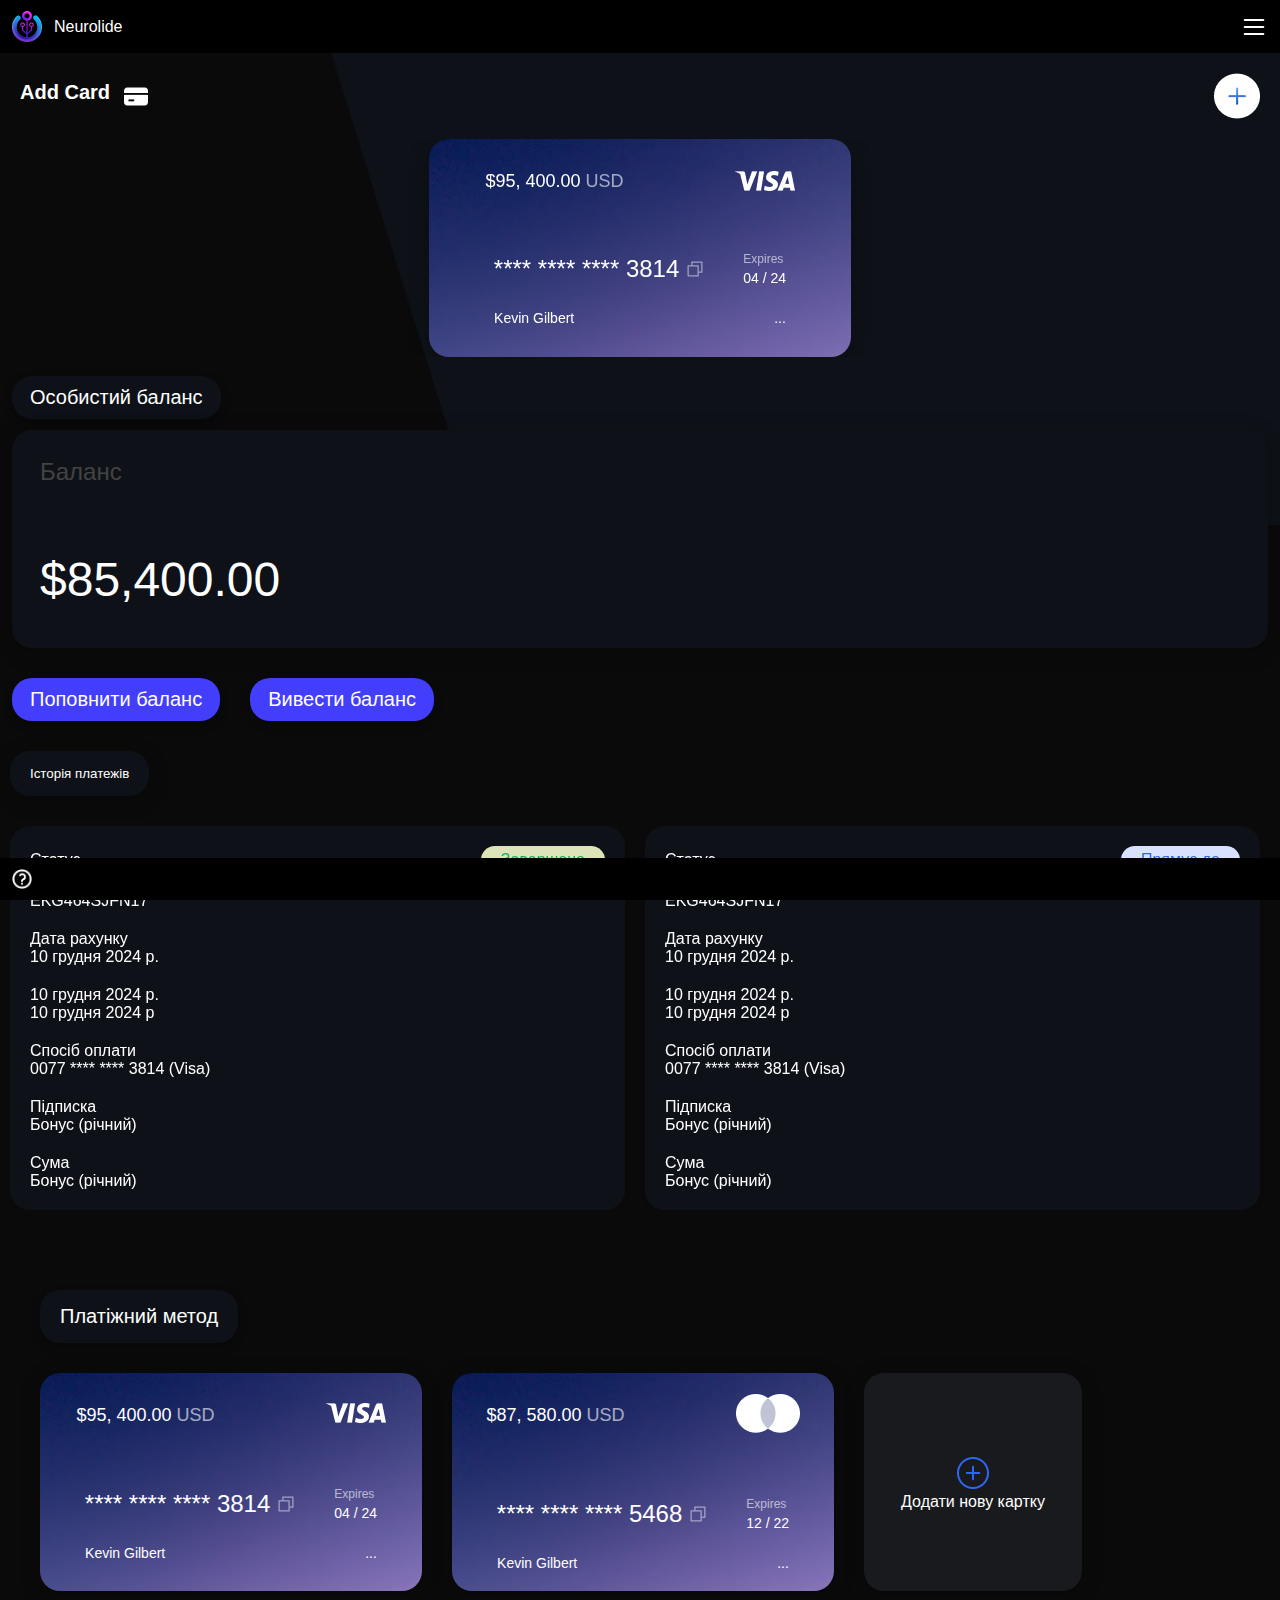
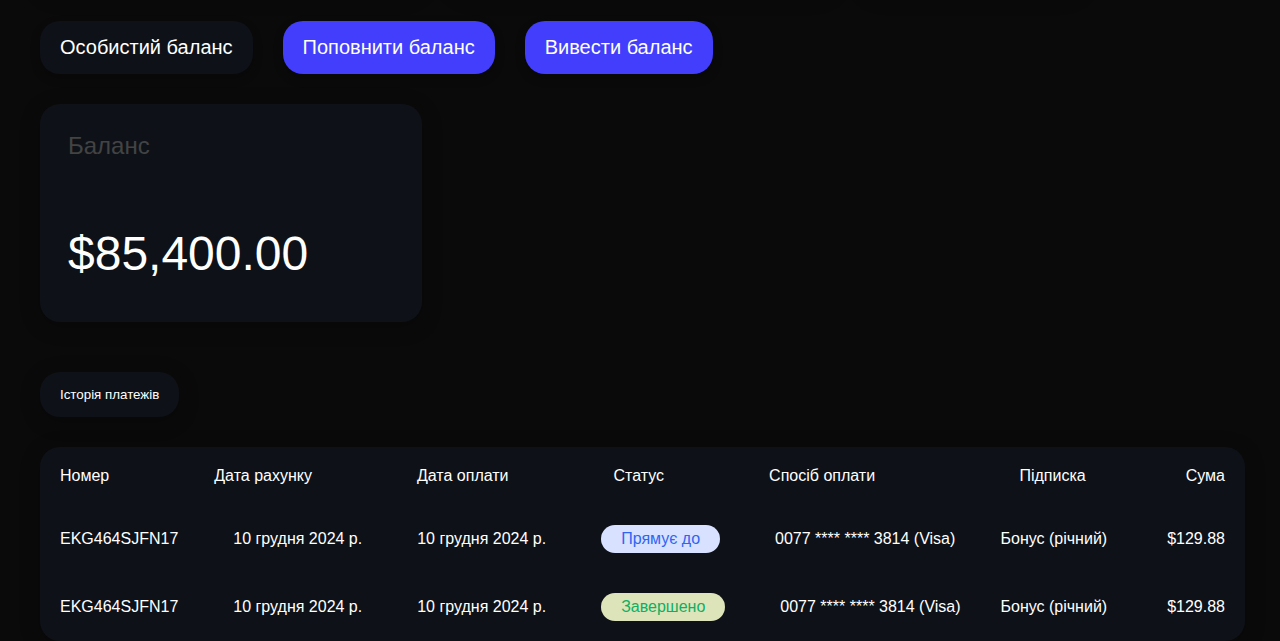
==== commit 91587b3a: "mobile update 2" ====
--- a/balance.html
+++ b/balance.html
@@ -8,6 +8,7 @@
     <link rel="stylesheet" href="assets/css/balance.css">
     <link rel="stylesheet" href="assets/css/modal.css">
     <link rel="stylesheet" href="assets/css/response.css">
+    <link href="https://cdn.jsdelivr.net/npm/@splidejs/splide@4.1.4/dist/css/splide.min.css" rel="stylesheet">
 
     <title>Neurolide | Баланс</title>
 </head>
@@ -61,7 +62,7 @@
         <div id="mySidenav" class="sidenav">
             <div class="aside_nav-lsit">
                 <a href="manager.html">
-                    <li class="list_item active"><img src="assets/img/manager_icon.png" alt=""> Менеджер</li>
+                    <li class="list_item"><img src="assets/img/manager_icon.png" alt=""> Менеджер</li>
                 </a>
                 <a href="users.html">
                     <li class="list_item "><img src="assets/img/users_icon.png" alt=""> Користувачі</li>
@@ -76,7 +77,7 @@
                     <li class="list_item"><img src="assets/img/profile.png" alt=""> Профіль</li>
                 </a>
                 <a href="balance.html">
-                    <li class="list_item"><img src="assets/img/balance.png" alt=""> Баланс</li>
+                    <li class="list_item active"><img src="assets/img/balance.png" alt=""> Баланс</li>
                 </a>
                 <a href="support.html">
                     <li class="list_item"><img src="assets/img/support.png" alt=""> Технічна підтримка</li>
@@ -100,6 +101,310 @@
                 <div class="header_nav-card">
                     <span>Сповіщення</span>
                     <p>212</p>
+                </div>
+            </div>
+            <div class="payment_method-mobile">
+                <div class="payment_method-header">
+                    <p>Add Card<img src="assets/img/credit-card.png" alt=""></p>
+                    <img  onclick="openModal()" src="assets/img/offersadd_icon.png" alt="">
+                </div>
+                <div class="payment_method-cards">
+                    <section class="splide splide1">
+                        <div class="splide__track">
+                            <ul class="splide__list">
+                                <div class="splide__slide">
+                                    <div class="card">
+                                        <div class="card_header">
+                                            <div class="card_balance">
+                                                <p>$95, 400.00 <span>USD</span></p>
+                                            </div>
+                                            <div class="card_type"><img src="assets/img/visa_icon.png" alt=""></div>
+                                        </div>
+                                        <div class="card_main">
+                                            <div class="card_number">
+                                                <p>**** **** **** 3814</p>
+                                                <img src="assets/img/Copy.png" alt="">
+                                            </div>
+                                            <div class="card_date"><span>Expires</span>
+                                                <p>04 / 24</p>
+                                            </div>
+                                        </div>
+                                        <div class="card_footer">
+                                            <div class="card_name">
+                                                <p>Kevin Gilbert</p>
+                                            </div>
+                                            <div class="card_cvv">
+                                                <p>...</p>
+                                            </div>
+                                        </div>
+                                    </div>
+                                </div>
+                                <div class="splide__slide">
+                                    <div class="card">
+                                        <div class="card_header">
+                                            <div class="card_balance">
+                                                <p>$95, 400.00 <span>USD</span></p>
+                                            </div>
+                                            <div class="card_type"><img src="assets/img/visa_icon.png" alt=""></div>
+                                        </div>
+                                        <div class="card_main">
+                                            <div class="card_number">
+                                                <p>**** **** **** 3814</p>
+                                                <img src="assets/img/Copy.png" alt="">
+                                            </div>
+                                            <div class="card_date"><span>Expires</span>
+                                                <p>04 / 24</p>
+                                            </div>
+                                        </div>
+                                        <div class="card_footer">
+                                            <div class="card_name">
+                                                <p>Kevin Gilbert</p>
+                                            </div>
+                                            <div class="card_cvv">
+                                                <p>...</p>
+                                            </div>
+                                        </div>
+                                    </div>
+                                </div>
+                                <div class="splide__slide">
+                                    <div class="card">
+                                        <div class="card_header">
+                                            <div class="card_balance">
+                                                <p>$95, 400.00 <span>USD</span></p>
+                                            </div>
+                                            <div class="card_type"><img src="assets/img/visa_icon.png" alt=""></div>
+                                        </div>
+                                        <div class="card_main">
+                                            <div class="card_number">
+                                                <p>**** **** **** 3814</p>
+                                                <img src="assets/img/Copy.png" alt="">
+                                            </div>
+                                            <div class="card_date"><span>Expires</span>
+                                                <p>04 / 24</p>
+                                            </div>
+                                        </div>
+                                        <div class="card_footer">
+                                            <div class="card_name">
+                                                <p>Kevin Gilbert</p>
+                                            </div>
+                                            <div class="card_cvv">
+                                                <p>...</p>
+                                            </div>
+                                        </div>
+                                    </div>
+                                </div>
+                                <div class="splide__slide">
+                                    <div class="card">
+                                        <div class="card_header">
+                                            <div class="card_balance">
+                                                <p>$95, 400.00 <span>USD</span></p>
+                                            </div>
+                                            <div class="card_type"><img src="assets/img/visa_icon.png" alt=""></div>
+                                        </div>
+                                        <div class="card_main">
+                                            <div class="card_number">
+                                                <p>**** **** **** 3814</p>
+                                                <img src="assets/img/Copy.png" alt="">
+                                            </div>
+                                            <div class="card_date"><span>Expires</span>
+                                                <p>04 / 24</p>
+                                            </div>
+                                        </div>
+                                        <div class="card_footer">
+                                            <div class="card_name">
+                                                <p>Kevin Gilbert</p>
+                                            </div>
+                                            <div class="card_cvv">
+                                                <p>...</p>
+                                            </div>
+                                        </div>
+                                    </div>
+                                </div>
+
+                            </ul>
+                        </div>
+                    </section>
+                </div>
+            </div>
+            <div class="private_balance-mobile">
+                <button class="btn_balance btn_3">Особистий баланс</button>
+                <div class="card_balance">
+                    <span>
+                        Баланс</span>
+                    <p>$85,400.00</p>
+                </div>
+                <div class="private_balance-btn">
+                    <button class="btn_refill btn_3" onclick="openAddBalance()">Поповнити
+                        баланс</button><button class="btn_withdraw btn_3" onclick="openModalBalance()">Вивести
+                        баланс</button>
+                </div>
+            </div>
+            <div class="history_payment-mobile">
+                <div class="history_payment-btn">
+                    <button class="btn_4">Історія платежів</button>
+                </div>
+                <div class="history_payment-list">
+                    <section class="splide splide2">
+                        <div class="splide__track">
+                            <ul class="splide__list">
+                                <div class="card splide__slide">
+                                    <div class="card_head">
+                                        <div class="head_item">
+                                            <p> Статус</p>
+                                            <div class="other_item status_succes">
+                                                <p>Завершено</p>
+                                            </div>
+                                        </div>
+                                    </div>
+                                    <div class="card_body">
+                                        <div class="card_body-list">
+                                            <div class="list_item">
+                                                <span>Номер</span>
+                                                <p>EKG464SJFN17</p>
+                                            </div>
+                                            <div class="list_item">
+                                                <span>Дата рахунку</span>
+                                                <p>10 грудня 2024 р.</p>
+                                            </div>
+                                            <div class="list_item">
+                                                <span>10 грудня 2024 р.</span>
+                                                <p>10 грудня 2024 р</p>
+                                            </div>
+                                            <div class="list_item">
+                                                <span>Спосіб оплати</span>
+                                                <p>0077 **** **** 3814 (Visa)</p>
+                                            </div>
+                                            <div class="list_item">
+                                                <span>Підписка</span>
+                                                <p>Бонус (річний)</p>
+                                            </div>
+                                            <div class="list_item">
+                                                <span>Сума</span>
+                                                <p>Бонус (річний)</p>
+                                            </div>
+                                        </div>
+                                    </div>
+                                </div>
+                                <div class="card splide__slide">
+                                    <div class="card_head">
+                                        <div class="head_item">
+                                            <p> Статус</p>
+                                            <div class="other_item status_travel">
+                                                <p>Прямує до</p>
+                                            </div>
+                                        </div>
+                                    </div>
+                                    <div class="card_body">
+                                        <div class="card_body-list">
+                                            <div class="list_item">
+                                                <span>Номер</span>
+                                                <p>EKG464SJFN17</p>
+                                            </div>
+                                            <div class="list_item">
+                                                <span>Дата рахунку</span>
+                                                <p>10 грудня 2024 р.</p>
+                                            </div>
+                                            <div class="list_item">
+                                                <span>10 грудня 2024 р.</span>
+                                                <p>10 грудня 2024 р</p>
+                                            </div>
+                                            <div class="list_item">
+                                                <span>Спосіб оплати</span>
+                                                <p>0077 **** **** 3814 (Visa)</p>
+                                            </div>
+                                            <div class="list_item">
+                                                <span>Підписка</span>
+                                                <p>Бонус (річний)</p>
+                                            </div>
+                                            <div class="list_item">
+                                                <span>Сума</span>
+                                                <p>Бонус (річний)</p>
+                                            </div>
+                                        </div>
+                                    </div>
+                                </div>
+                                <div class="card splide__slide">
+                                    <div class="card_head">
+                                        <div class="head_item">
+                                            <p> Статус</p>
+                                            <div class="other_item status_succes">
+                                                <p>Завершено</p>
+                                            </div>
+                                        </div>
+                                    </div>
+                                    <div class="card_body">
+                                        <div class="card_body-list">
+                                            <div class="list_item">
+                                                <span>Номер</span>
+                                                <p>EKG464SJFN17</p>
+                                            </div>
+                                            <div class="list_item">
+                                                <span>Дата рахунку</span>
+                                                <p>10 грудня 2024 р.</p>
+                                            </div>
+                                            <div class="list_item">
+                                                <span>10 грудня 2024 р.</span>
+                                                <p>10 грудня 2024 р</p>
+                                            </div>
+                                            <div class="list_item">
+                                                <span>Спосіб оплати</span>
+                                                <p>0077 **** **** 3814 (Visa)</p>
+                                            </div>
+                                            <div class="list_item">
+                                                <span>Підписка</span>
+                                                <p>Бонус (річний)</p>
+                                            </div>
+                                            <div class="list_item">
+                                                <span>Сума</span>
+                                                <p>Бонус (річний)</p>
+                                            </div>
+                                        </div>
+                                    </div>
+                                </div>
+                                <div class="card splide__slide">
+                                    <div class="card_head">
+                                        <div class="head_item">
+                                            <p> Статус</p>
+                                            <div class="other_item status_travel">
+                                                <p>Прямує до</p>
+                                            </div>
+                                        </div>
+                                    </div>
+                                    <div class="card_body">
+                                        <div class="card_body-list">
+                                            <div class="list_item">
+                                                <span>Номер</span>
+                                                <p>EKG464SJFN17</p>
+                                            </div>
+                                            <div class="list_item">
+                                                <span>Дата рахунку</span>
+                                                <p>10 грудня 2024 р.</p>
+                                            </div>
+                                            <div class="list_item">
+                                                <span>10 грудня 2024 р.</span>
+                                                <p>10 грудня 2024 р</p>
+                                            </div>
+                                            <div class="list_item">
+                                                <span>Спосіб оплати</span>
+                                                <p>0077 **** **** 3814 (Visa)</p>
+                                            </div>
+                                            <div class="list_item">
+                                                <span>Підписка</span>
+                                                <p>Бонус (річний)</p>
+                                            </div>
+                                            <div class="list_item">
+                                                <span>Сума</span>
+                                                <p>Бонус (річний)</p>
+                                            </div>
+                                        </div>
+                                    </div>
+                                </div>
+
+                            </ul>
+                        </div>
+                    </section>
+
+
                 </div>
             </div>
             <div class="payment_method">
@@ -394,6 +699,28 @@
     </section>
     <!-- script -->
     <script src="assets/js/modal.js"></script>
+
+    <script src="https://cdn.jsdelivr.net/npm/@splidejs/splide@4.1.4/dist/js/splide.min.js"></script>
+    <script>
+        document.addEventListener('DOMContentLoaded', function () {
+            new Splide('.splide1', {
+                arrows: false,
+                width: '100%',
+                gap: '20px',
+                focus: 'center',
+                pagination: false,
+            }).mount();
+
+
+            new Splide('.splide2', {
+                arrows: false,
+                width: '100%',
+                gap: '20px',
+                focus: 'center',
+                pagination: false,
+            }).mount();
+        });
+    </script>
 </body>
 
 </html>--- a/assets/css/managerpage.css
+++ b/assets/css/managerpage.css
@@ -424,22 +424,36 @@
 }
 
 .manager_view .main_block .user_list-mobile,
+.manager_view .main_block .media_list-mobile,
 .users .main_block .user_list-mobile,
+.users .main_block .media_list-mobile,
 .media .main_block .user_list-mobile,
+.media .main_block .media_list-mobile,
 .offering .main_block .user_list-mobile,
+.offering .main_block .media_list-mobile,
 .balance .main_block .user_list-mobile,
+.balance .main_block .media_list-mobile,
 .support .main_block .user_list-mobile,
-.profile_view .main_block .user_list-mobile {
+.support .main_block .media_list-mobile,
+.profile_view .main_block .user_list-mobile,
+.profile_view .main_block .media_list-mobile {
   display: none;
 }
 
 .manager_view .main_block .user_list-mobile .user_list-header,
+.manager_view .main_block .media_list-mobile .user_list-header,
 .users .main_block .user_list-mobile .user_list-header,
+.users .main_block .media_list-mobile .user_list-header,
 .media .main_block .user_list-mobile .user_list-header,
+.media .main_block .media_list-mobile .user_list-header,
 .offering .main_block .user_list-mobile .user_list-header,
+.offering .main_block .media_list-mobile .user_list-header,
 .balance .main_block .user_list-mobile .user_list-header,
+.balance .main_block .media_list-mobile .user_list-header,
 .support .main_block .user_list-mobile .user_list-header,
-.profile_view .main_block .user_list-mobile .user_list-header {
+.support .main_block .media_list-mobile .user_list-header,
+.profile_view .main_block .user_list-mobile .user_list-header,
+.profile_view .main_block .media_list-mobile .user_list-header {
   display: flex;
   justify-content: space-between;
   align-items: center;
@@ -447,12 +461,19 @@
 }
 
 .manager_view .main_block .user_list-mobile .user_list-header h3,
+.manager_view .main_block .media_list-mobile .user_list-header h3,
 .users .main_block .user_list-mobile .user_list-header h3,
+.users .main_block .media_list-mobile .user_list-header h3,
 .media .main_block .user_list-mobile .user_list-header h3,
+.media .main_block .media_list-mobile .user_list-header h3,
 .offering .main_block .user_list-mobile .user_list-header h3,
+.offering .main_block .media_list-mobile .user_list-header h3,
 .balance .main_block .user_list-mobile .user_list-header h3,
+.balance .main_block .media_list-mobile .user_list-header h3,
 .support .main_block .user_list-mobile .user_list-header h3,
-.profile_view .main_block .user_list-mobile .user_list-header h3 {
+.support .main_block .media_list-mobile .user_list-header h3,
+.profile_view .main_block .user_list-mobile .user_list-header h3,
+.profile_view .main_block .media_list-mobile .user_list-header h3 {
   background: linear-gradient(90deg, #e5f0ff 0%, #81a4fe 50%, #3433ff 100%);
   -webkit-background-clip: text;
   -webkit-text-fill-color: transparent;
@@ -462,23 +483,37 @@
   font-family: "DM Sans", sans-serif;
 }
 
-.manager_view .main_block .user_list-mobile .user_list .is_active,
-.users .main_block .user_list-mobile .user_list .is_active,
-.media .main_block .user_list-mobile .user_list .is_active,
-.offering .main_block .user_list-mobile .user_list .is_active,
-.balance .main_block .user_list-mobile .user_list .is_active,
-.support .main_block .user_list-mobile .user_list .is_active,
-.profile_view .main_block .user_list-mobile .user_list .is_active {
+.manager_view .main_block .user_list-mobile .is_active,
+.manager_view .main_block .media_list-mobile .is_active,
+.users .main_block .user_list-mobile .is_active,
+.users .main_block .media_list-mobile .is_active,
+.media .main_block .user_list-mobile .is_active,
+.media .main_block .media_list-mobile .is_active,
+.offering .main_block .user_list-mobile .is_active,
+.offering .main_block .media_list-mobile .is_active,
+.balance .main_block .user_list-mobile .is_active,
+.balance .main_block .media_list-mobile .is_active,
+.support .main_block .user_list-mobile .is_active,
+.support .main_block .media_list-mobile .is_active,
+.profile_view .main_block .user_list-mobile .is_active,
+.profile_view .main_block .media_list-mobile .is_active {
   transform: scale(1.5) !important;
 }
 
-.manager_view .main_block .user_list-mobile .user_list .card,
-.users .main_block .user_list-mobile .user_list .card,
-.media .main_block .user_list-mobile .user_list .card,
-.offering .main_block .user_list-mobile .user_list .card,
-.balance .main_block .user_list-mobile .user_list .card,
-.support .main_block .user_list-mobile .user_list .card,
-.profile_view .main_block .user_list-mobile .user_list .card {
+.manager_view .main_block .user_list-mobile .card,
+.manager_view .main_block .media_list-mobile .card,
+.users .main_block .user_list-mobile .card,
+.users .main_block .media_list-mobile .card,
+.media .main_block .user_list-mobile .card,
+.media .main_block .media_list-mobile .card,
+.offering .main_block .user_list-mobile .card,
+.offering .main_block .media_list-mobile .card,
+.balance .main_block .user_list-mobile .card,
+.balance .main_block .media_list-mobile .card,
+.support .main_block .user_list-mobile .card,
+.support .main_block .media_list-mobile .card,
+.profile_view .main_block .user_list-mobile .card,
+.profile_view .main_block .media_list-mobile .card {
   display: flex;
   flex-direction: column;
   background: #0e1218;
@@ -487,38 +522,79 @@
   max-width: 615px;
   padding: 20px;
   width: 100%;
+  height: 100%;
   margin: 0 auto;
 }
 
-.manager_view .main_block .user_list-mobile .user_list .card .card_head,
-.users .main_block .user_list-mobile .user_list .card .card_head,
-.media .main_block .user_list-mobile .user_list .card .card_head,
-.offering .main_block .user_list-mobile .user_list .card .card_head,
-.balance .main_block .user_list-mobile .user_list .card .card_head,
-.support .main_block .user_list-mobile .user_list .card .card_head,
-.profile_view .main_block .user_list-mobile .user_list .card .card_head {
+.manager_view .main_block .user_list-mobile .card .card_head,
+.manager_view .main_block .media_list-mobile .card .card_head,
+.users .main_block .user_list-mobile .card .card_head,
+.users .main_block .media_list-mobile .card .card_head,
+.media .main_block .user_list-mobile .card .card_head,
+.media .main_block .media_list-mobile .card .card_head,
+.offering .main_block .user_list-mobile .card .card_head,
+.offering .main_block .media_list-mobile .card .card_head,
+.balance .main_block .user_list-mobile .card .card_head,
+.balance .main_block .media_list-mobile .card .card_head,
+.support .main_block .user_list-mobile .card .card_head,
+.support .main_block .media_list-mobile .card .card_head,
+.profile_view .main_block .user_list-mobile .card .card_head,
+.profile_view .main_block .media_list-mobile .card .card_head {
   color: #fff;
 }
 
-.manager_view .main_block .user_list-mobile .user_list .card .card_head .head_item,
-.users .main_block .user_list-mobile .user_list .card .card_head .head_item,
-.media .main_block .user_list-mobile .user_list .card .card_head .head_item,
-.offering .main_block .user_list-mobile .user_list .card .card_head .head_item,
-.balance .main_block .user_list-mobile .user_list .card .card_head .head_item,
-.support .main_block .user_list-mobile .user_list .card .card_head .head_item,
-.profile_view .main_block .user_list-mobile .user_list .card .card_head .head_item {
+.manager_view .main_block .user_list-mobile .card .card_head .head_item,
+.manager_view .main_block .media_list-mobile .card .card_head .head_item,
+.users .main_block .user_list-mobile .card .card_head .head_item,
+.users .main_block .media_list-mobile .card .card_head .head_item,
+.media .main_block .user_list-mobile .card .card_head .head_item,
+.media .main_block .media_list-mobile .card .card_head .head_item,
+.offering .main_block .user_list-mobile .card .card_head .head_item,
+.offering .main_block .media_list-mobile .card .card_head .head_item,
+.balance .main_block .user_list-mobile .card .card_head .head_item,
+.balance .main_block .media_list-mobile .card .card_head .head_item,
+.support .main_block .user_list-mobile .card .card_head .head_item,
+.support .main_block .media_list-mobile .card .card_head .head_item,
+.profile_view .main_block .user_list-mobile .card .card_head .head_item,
+.profile_view .main_block .media_list-mobile .card .card_head .head_item {
   display: flex;
   align-items: center;
   justify-content: space-between;
 }
 
-.manager_view .main_block .user_list-mobile .user_list .card .card_body .card_body-list,
-.users .main_block .user_list-mobile .user_list .card .card_body .card_body-list,
-.media .main_block .user_list-mobile .user_list .card .card_body .card_body-list,
-.offering .main_block .user_list-mobile .user_list .card .card_body .card_body-list,
-.balance .main_block .user_list-mobile .user_list .card .card_body .card_body-list,
-.support .main_block .user_list-mobile .user_list .card .card_body .card_body-list,
-.profile_view .main_block .user_list-mobile .user_list .card .card_body .card_body-list {
+.manager_view .main_block .user_list-mobile .card .card_head .setting_item,
+.manager_view .main_block .media_list-mobile .card .card_head .setting_item,
+.users .main_block .user_list-mobile .card .card_head .setting_item,
+.users .main_block .media_list-mobile .card .card_head .setting_item,
+.media .main_block .user_list-mobile .card .card_head .setting_item,
+.media .main_block .media_list-mobile .card .card_head .setting_item,
+.offering .main_block .user_list-mobile .card .card_head .setting_item,
+.offering .main_block .media_list-mobile .card .card_head .setting_item,
+.balance .main_block .user_list-mobile .card .card_head .setting_item,
+.balance .main_block .media_list-mobile .card .card_head .setting_item,
+.support .main_block .user_list-mobile .card .card_head .setting_item,
+.support .main_block .media_list-mobile .card .card_head .setting_item,
+.profile_view .main_block .user_list-mobile .card .card_head .setting_item,
+.profile_view .main_block .media_list-mobile .card .card_head .setting_item {
+  display: flex;
+  align-items: center;
+  gap: 0 8px;
+}
+
+.manager_view .main_block .user_list-mobile .card .card_body .card_body-list,
+.manager_view .main_block .media_list-mobile .card .card_body .card_body-list,
+.users .main_block .user_list-mobile .card .card_body .card_body-list,
+.users .main_block .media_list-mobile .card .card_body .card_body-list,
+.media .main_block .user_list-mobile .card .card_body .card_body-list,
+.media .main_block .media_list-mobile .card .card_body .card_body-list,
+.offering .main_block .user_list-mobile .card .card_body .card_body-list,
+.offering .main_block .media_list-mobile .card .card_body .card_body-list,
+.balance .main_block .user_list-mobile .card .card_body .card_body-list,
+.balance .main_block .media_list-mobile .card .card_body .card_body-list,
+.support .main_block .user_list-mobile .card .card_body .card_body-list,
+.support .main_block .media_list-mobile .card .card_body .card_body-list,
+.profile_view .main_block .user_list-mobile .card .card_body .card_body-list,
+.profile_view .main_block .media_list-mobile .card .card_body .card_body-list {
   display: flex;
   flex-direction: column;
   gap: 20px 0;
@@ -526,35 +602,74 @@
   font-family: "DM Sans", sans-serif;
 }
 
-.manager_view .main_block .user_list-mobile .user_list .card .card_footer,
-.users .main_block .user_list-mobile .user_list .card .card_footer,
-.media .main_block .user_list-mobile .user_list .card .card_footer,
-.offering .main_block .user_list-mobile .user_list .card .card_footer,
-.balance .main_block .user_list-mobile .user_list .card .card_footer,
-.support .main_block .user_list-mobile .user_list .card .card_footer,
-.profile_view .main_block .user_list-mobile .user_list .card .card_footer {
+.manager_view .main_block .user_list-mobile .card .card_footer,
+.manager_view .main_block .media_list-mobile .card .card_footer,
+.users .main_block .user_list-mobile .card .card_footer,
+.users .main_block .media_list-mobile .card .card_footer,
+.media .main_block .user_list-mobile .card .card_footer,
+.media .main_block .media_list-mobile .card .card_footer,
+.offering .main_block .user_list-mobile .card .card_footer,
+.offering .main_block .media_list-mobile .card .card_footer,
+.balance .main_block .user_list-mobile .card .card_footer,
+.balance .main_block .media_list-mobile .card .card_footer,
+.support .main_block .user_list-mobile .card .card_footer,
+.support .main_block .media_list-mobile .card .card_footer,
+.profile_view .main_block .user_list-mobile .card .card_footer,
+.profile_view .main_block .media_list-mobile .card .card_footer {
   color: #fff;
 }
 
-.manager_view .main_block .user_list-mobile .user_list .card .card_footer .card_footer-btn,
-.users .main_block .user_list-mobile .user_list .card .card_footer .card_footer-btn,
-.media .main_block .user_list-mobile .user_list .card .card_footer .card_footer-btn,
-.offering .main_block .user_list-mobile .user_list .card .card_footer .card_footer-btn,
-.balance .main_block .user_list-mobile .user_list .card .card_footer .card_footer-btn,
-.support .main_block .user_list-mobile .user_list .card .card_footer .card_footer-btn,
-.profile_view .main_block .user_list-mobile .user_list .card .card_footer .card_footer-btn {
+.manager_view .main_block .user_list-mobile .card .card_footer p,
+.manager_view .main_block .media_list-mobile .card .card_footer p,
+.users .main_block .user_list-mobile .card .card_footer p,
+.users .main_block .media_list-mobile .card .card_footer p,
+.media .main_block .user_list-mobile .card .card_footer p,
+.media .main_block .media_list-mobile .card .card_footer p,
+.offering .main_block .user_list-mobile .card .card_footer p,
+.offering .main_block .media_list-mobile .card .card_footer p,
+.balance .main_block .user_list-mobile .card .card_footer p,
+.balance .main_block .media_list-mobile .card .card_footer p,
+.support .main_block .user_list-mobile .card .card_footer p,
+.support .main_block .media_list-mobile .card .card_footer p,
+.profile_view .main_block .user_list-mobile .card .card_footer p,
+.profile_view .main_block .media_list-mobile .card .card_footer p {
+  font-size: 20px;
+}
+
+.manager_view .main_block .user_list-mobile .card .card_footer .card_footer-btn,
+.manager_view .main_block .media_list-mobile .card .card_footer .card_footer-btn,
+.users .main_block .user_list-mobile .card .card_footer .card_footer-btn,
+.users .main_block .media_list-mobile .card .card_footer .card_footer-btn,
+.media .main_block .user_list-mobile .card .card_footer .card_footer-btn,
+.media .main_block .media_list-mobile .card .card_footer .card_footer-btn,
+.offering .main_block .user_list-mobile .card .card_footer .card_footer-btn,
+.offering .main_block .media_list-mobile .card .card_footer .card_footer-btn,
+.balance .main_block .user_list-mobile .card .card_footer .card_footer-btn,
+.balance .main_block .media_list-mobile .card .card_footer .card_footer-btn,
+.support .main_block .user_list-mobile .card .card_footer .card_footer-btn,
+.support .main_block .media_list-mobile .card .card_footer .card_footer-btn,
+.profile_view .main_block .user_list-mobile .card .card_footer .card_footer-btn,
+.profile_view .main_block .media_list-mobile .card .card_footer .card_footer-btn {
   display: flex;
   align-items: center;
   gap: 0 14px;
-}
-
-.manager_view .main_block .user_list-mobile .user_list .card .card_footer .card_footer-btn .btn_2,
-.users .main_block .user_list-mobile .user_list .card .card_footer .card_footer-btn .btn_2,
-.media .main_block .user_list-mobile .user_list .card .card_footer .card_footer-btn .btn_2,
-.offering .main_block .user_list-mobile .user_list .card .card_footer .card_footer-btn .btn_2,
-.balance .main_block .user_list-mobile .user_list .card .card_footer .card_footer-btn .btn_2,
-.support .main_block .user_list-mobile .user_list .card .card_footer .card_footer-btn .btn_2,
-.profile_view .main_block .user_list-mobile .user_list .card .card_footer .card_footer-btn .btn_2 {
+  margin-top: 10px;
+}
+
+.manager_view .main_block .user_list-mobile .card .card_footer .card_footer-btn .btn_2,
+.manager_view .main_block .media_list-mobile .card .card_footer .card_footer-btn .btn_2,
+.users .main_block .user_list-mobile .card .card_footer .card_footer-btn .btn_2,
+.users .main_block .media_list-mobile .card .card_footer .card_footer-btn .btn_2,
+.media .main_block .user_list-mobile .card .card_footer .card_footer-btn .btn_2,
+.media .main_block .media_list-mobile .card .card_footer .card_footer-btn .btn_2,
+.offering .main_block .user_list-mobile .card .card_footer .card_footer-btn .btn_2,
+.offering .main_block .media_list-mobile .card .card_footer .card_footer-btn .btn_2,
+.balance .main_block .user_list-mobile .card .card_footer .card_footer-btn .btn_2,
+.balance .main_block .media_list-mobile .card .card_footer .card_footer-btn .btn_2,
+.support .main_block .user_list-mobile .card .card_footer .card_footer-btn .btn_2,
+.support .main_block .media_list-mobile .card .card_footer .card_footer-btn .btn_2,
+.profile_view .main_block .user_list-mobile .card .card_footer .card_footer-btn .btn_2,
+.profile_view .main_block .media_list-mobile .card .card_footer .card_footer-btn .btn_2 {
   background: #181a1e;
   box-shadow: 0px 4px 20px 0px rgba(0, 0, 0, 0.25);
   border-radius: 31px;
@@ -564,13 +679,20 @@
   padding: 12px 20px;
 }
 
-.manager_view .main_block .user_list-mobile .user_list .card .card_footer .card_footer-btn .active,
-.users .main_block .user_list-mobile .user_list .card .card_footer .card_footer-btn .active,
-.media .main_block .user_list-mobile .user_list .card .card_footer .card_footer-btn .active,
-.offering .main_block .user_list-mobile .user_list .card .card_footer .card_footer-btn .active,
-.balance .main_block .user_list-mobile .user_list .card .card_footer .card_footer-btn .active,
-.support .main_block .user_list-mobile .user_list .card .card_footer .card_footer-btn .active,
-.profile_view .main_block .user_list-mobile .user_list .card .card_footer .card_footer-btn .active {
+.manager_view .main_block .user_list-mobile .card .card_footer .card_footer-btn .active,
+.manager_view .main_block .media_list-mobile .card .card_footer .card_footer-btn .active,
+.users .main_block .user_list-mobile .card .card_footer .card_footer-btn .active,
+.users .main_block .media_list-mobile .card .card_footer .card_footer-btn .active,
+.media .main_block .user_list-mobile .card .card_footer .card_footer-btn .active,
+.media .main_block .media_list-mobile .card .card_footer .card_footer-btn .active,
+.offering .main_block .user_list-mobile .card .card_footer .card_footer-btn .active,
+.offering .main_block .media_list-mobile .card .card_footer .card_footer-btn .active,
+.balance .main_block .user_list-mobile .card .card_footer .card_footer-btn .active,
+.balance .main_block .media_list-mobile .card .card_footer .card_footer-btn .active,
+.support .main_block .user_list-mobile .card .card_footer .card_footer-btn .active,
+.support .main_block .media_list-mobile .card .card_footer .card_footer-btn .active,
+.profile_view .main_block .user_list-mobile .card .card_footer .card_footer-btn .active,
+.profile_view .main_block .media_list-mobile .card .card_footer .card_footer-btn .active {
   background: #3334ff;
 }
 
@@ -596,8 +718,6 @@
   background: #0e1218;
   max-width: 628px;
   border-radius: 20px;
-  display: grid;
-  grid-template-columns: repeat(2, 1fr);
 }
 
 .manager_view .main_block .user .user_info .user_info-list,
@@ -608,10 +728,19 @@
 .support .main_block .user .user_info .user_info-list,
 .profile_view .main_block .user .user_info .user_info-list {
   display: flex;
+  padding: 45px 0 44px 30px;
+}
+
+.manager_view .main_block .user .user_info .user_info-list .list,
+.users .main_block .user .user_info .user_info-list .list,
+.media .main_block .user .user_info .user_info-list .list,
+.offering .main_block .user .user_info .user_info-list .list,
+.balance .main_block .user .user_info .user_info-list .list,
+.support .main_block .user .user_info .user_info-list .list,
+.profile_view .main_block .user .user_info .user_info-list .list {
+  display: flex;
   flex-direction: column;
-  align-items: flex-start;
   gap: 14px 0;
-  padding: 45px 0 44px 30px;
 }
 
 .manager_view .main_block .user .user_info .user_info-list .list_item,
@@ -622,7 +751,7 @@
 .support .main_block .user .user_info .user_info-list .list_item,
 .profile_view .main_block .user .user_info .user_info-list .list_item {
   display: flex;
-  align-items: center;
+  align-items: flex-start;
   color: #fff;
   gap: 0 26px;
 }
@@ -641,7 +770,7 @@
 .support .main_block .user .user_info .user_info-list .list_item span,
 .profile_view .main_block .user .user_info .user_info-list .list_item p,
 .profile_view .main_block .user .user_info .user_info-list .list_item span {
-  font-size: 24px;
+  font-size: clamp(18px, 2vw, 24px);
   font-family: "DM Sans", sans-serif;
   font-weight: 500;
 }
@@ -653,7 +782,7 @@
 .balance .main_block .user .user_info .user_avatar,
 .support .main_block .user .user_info .user_avatar,
 .profile_view .main_block .user .user_info .user_avatar {
-  padding: 35px 0 0 70px;
+  margin: 0 10px 0 70px;
   width: 138px;
   height: 138px;
 }
@@ -667,7 +796,8 @@
 .profile_view .main_block .user .user_info .user_btn {
   display: flex;
   align-items: center;
-  gap: 0 20px;
+  flex-wrap: wrap;
+  gap: 10px 20px;
   padding: 0 0 52px 27px;
 }
 
--- a/assets/css/balance.css
+++ b/assets/css/balance.css
@@ -14,8 +14,180 @@
   font-family: "Public Sans", sans-serif;
 }
 
+.balance .main_block .payment_method-mobile .payment_method-header {
+  display: flex;
+  align-items: center;
+  justify-content: space-between;
+  margin: 20px;
+}
+
+.balance .main_block .payment_method-mobile .payment_method-header p {
+  display: flex;
+  align-content: center;
+  gap: 0 10px;
+  color: #ffff;
+  font-size: 20px;
+  font-weight: 700;
+}
+
+.balance .main_block .payment_method-mobile .payment_method-cards {
+  display: flex;
+  align-items: center;
+  gap: 0 30px;
+}
+
+.balance .main_block .payment_method-mobile .payment_method-cards .card {
+  background: url(../img/card_backgroud.png);
+  margin: 0 auto;
+  width: 382px;
+  height: 218px;
+  display: flex;
+  flex-direction: column;
+  align-items: center;
+  justify-content: center;
+  border-radius: 20px;
+  background-repeat: no-repeat;
+  background-size: cover;
+  background-position: top;
+  box-shadow: 0px 4px 20px 0px rgba(0, 0, 0, 0.25);
+  padding: 0 20px;
+}
+
+.balance .main_block .payment_method-mobile .payment_method-cards .card .card_header {
+  display: flex;
+  align-items: center;
+  gap: 0 111px;
+  margin-bottom: 60px;
+}
+
+.balance .main_block .payment_method-mobile .payment_method-cards .card .card_header .card_balance p {
+  color: #fff;
+  font-size: 18px;
+}
+
+.balance .main_block .payment_method-mobile .payment_method-cards .card .card_header .card_balance p span {
+  opacity: 60%;
+}
+
+.balance .main_block .payment_method-mobile .payment_method-cards .card .card_main {
+  display: flex;
+  align-items: center;
+  gap: 0 38px;
+  margin-bottom: 24px;
+}
+
+.balance .main_block .payment_method-mobile .payment_method-cards .card .card_main .card_number {
+  font-size: 24px;
+  gap: 0 6px;
+  color: #fff;
+  display: flex;
+  align-items: center;
+}
+
+.balance .main_block .payment_method-mobile .payment_method-cards .card .card_main .card_date {
+  color: #fff;
+  display: flex;
+  flex-direction: column;
+  gap: 4px 0;
+}
+
+.balance .main_block .payment_method-mobile .payment_method-cards .card .card_main .card_date span {
+  font-size: 12px;
+  opacity: 60%;
+}
+
+.balance .main_block .payment_method-mobile .payment_method-cards .card .card_main .card_date p {
+  font-size: 14px;
+}
+
+.balance .main_block .payment_method-mobile .payment_method-cards .card .card_footer {
+  display: flex;
+  align-items: flex-start;
+  color: #fff;
+  gap: 0 200px;
+  font-size: 14px;
+}
+
+.balance .main_block .payment_method-mobile .payment_method-cards .add_card {
+  display: flex;
+  flex-direction: column;
+  align-items: center;
+  justify-content: center;
+  background: #181a1e;
+  box-shadow: 0px 4px 20px 0px rgba(0, 0, 0, 0.25);
+  width: 218px;
+  height: 218px;
+  color: #fff;
+  border-radius: 20px;
+  text-align: center;
+}
+
+.balance .main_block .private_balance-mobile {
+  display: flex;
+  flex-direction: column;
+  margin: 0 12px;
+}
+
+.balance .main_block .private_balance-mobile .btn_balance {
+  background: #0e1218;
+  color: #ffff;
+  margin: 19px 0 11px 0;
+  align-self: flex-start;
+}
+
+.balance .main_block .private_balance-mobile .btn_3 {
+  outline: none;
+  border: none;
+  font-size: 20px;
+  border-radius: 20px;
+  padding: 10px 18px 10px 18px;
+  box-shadow: 0px 4px 10px 0px rgba(0, 0, 0, 0.25);
+}
+
+.balance .main_block .private_balance-mobile .private_balance-btn {
+  display: flex;
+  align-items: center;
+  gap: 0 30px;
+  margin: 30px 0;
+}
+
+.balance .main_block .private_balance-mobile .private_balance-btn .btn_refill {
+  color: #fff;
+  background: #423efc;
+}
+
+.balance .main_block .private_balance-mobile .private_balance-btn .btn_withdraw {
+  color: #fff;
+  background: #423efc;
+}
+
+.balance .main_block .private_balance-mobile .card_balance {
+  width: 100%;
+  height: 218px;
+  display: flex;
+  flex-direction: column;
+  align-items: flex-start;
+  color: #fff;
+  border-radius: 20px;
+  background: #0e1218;
+  box-shadow: 0px 4px 20px 0px rgba(0, 0, 0, 0.25);
+}
+
+.balance .main_block .private_balance-mobile .card_balance span {
+  color: #434343;
+  font-size: 24px;
+  margin-top: 28px;
+  padding-left: 28px;
+}
+
+.balance .main_block .private_balance-mobile .card_balance p {
+  font-size: 48px;
+  margin-top: 66px;
+  padding-left: 28px;
+}
+
 .balance .main_block .payment_method {
-  margin: 30px 0 0 180px;
+  margin: 30px 0 0 18%;
 }
 
 .balance .main_block .payment_method .btn_method {
@@ -39,7 +211,7 @@
 
 .balance .main_block .payment_method .payment_method-cards .card {
   background: url(../img/card_backgroud.png);
-  width: 382px;
+  min-width: 382px;
   height: 218px;
   display: flex;
   flex-direction: column;
@@ -118,10 +290,11 @@
   height: 218px;
   color: #fff;
   border-radius: 20px;
+  text-align: center;
 }
 
 .balance .main_block .private_balance {
-  margin-left: 180px;
+  margin-left: 18%;
 }
 
 .balance .main_block .private_balance .private_balance-btn {
@@ -180,9 +353,101 @@
   padding-left: 28px;
 }
 
+.balance .main_block .history_payment-mobile {
+  margin: 0 10px 50px 10px;
+}
+
+.balance .main_block .history_payment-mobile .history_payment-btn {
+  margin-bottom: 30px;
+}
+
+.balance .main_block .history_payment-mobile .history_payment-btn .btn_4 {
+  background: #0e1218;
+  box-shadow: 0px 4px 20px 0px rgba(0, 0, 0, 0.25);
+  border-radius: 20px;
+  border: none;
+  padding: 15px 20px 15px 20px;
+  outline: none;
+  font-family: "Public Sans", sans-serif;
+  color: #fff;
+}
+
+.balance .main_block .history_payment-mobile .history_payment-list .card {
+  display: flex;
+  flex-direction: column;
+  background: #0e1218;
+  box-shadow: 0px 4px 4px 0px rgba(0, 0, 0, 0.1);
+  border-radius: 20px;
+  max-width: 615px;
+  padding: 20px;
+  width: 100%;
+}
+
+.balance .main_block .history_payment-mobile .history_payment-list .card .card_head {
+  color: #fff;
+}
+
+.balance .main_block .history_payment-mobile .history_payment-list .card .card_head .head_item {
+  display: flex;
+  align-items: center;
+  justify-content: space-between;
+}
+
+.balance .main_block .history_payment-mobile .history_payment-list .card .card_head .status_travel {
+  border-radius: 20px;
+  background: #d8e1ff;
+  color: #2e65f3;
+  padding: 5px 20px 5px 20px;
+  text-align: center;
+}
+
+.balance .main_block .history_payment-mobile .history_payment-list .card .card_head .status_succes {
+  border-radius: 20px;
+  color: #0faf62;
+  background: #dde4ba;
+  padding: 5px 20px 5px 20px;
+  text-align: center;
+}
+
+.balance .main_block .history_payment-mobile .history_payment-list .card .card_body .card_body-list {
+  display: flex;
+  flex-direction: column;
+  gap: 20px 0;
+  color: #fff;
+  font-family: "DM Sans", sans-serif;
+}
+
+.balance .main_block .history_payment-mobile .history_payment-list .card .card_footer {
+  color: #fff;
+}
+
+.balance .main_block .history_payment-mobile .history_payment-list .card .card_footer p {
+  font-size: 20px;
+}
+
+.balance .main_block .history_payment-mobile .history_payment-list .card .card_footer .card_footer-btn {
+  display: flex;
+  align-items: center;
+  gap: 0 14px;
+  margin-top: 10px;
+}
+
+.balance .main_block .history_payment-mobile .history_payment-list .card .card_footer .card_footer-btn .btn_2 {
+  background: #181a1e;
+  box-shadow: 0px 4px 20px 0px rgba(0, 0, 0, 0.25);
+  border-radius: 31px;
+  outline: none;
+  color: #fff;
+  border: none;
+  padding: 12px 20px;
+}
+
+.balance .main_block .history_payment-mobile .history_payment-list .card .card_footer .card_footer-btn .active {
+  background: #3334ff;
+}
+
 .balance .main_block .history_payment {
-  margin-left: 180px;
-  margin: 50px 0 0 180px;
+  margin: 50px 0 0 18%;
   max-width: 1205px;
   color: #ffff;
 }
--- a/assets/css/response.css
+++ b/assets/css/response.css
@@ -1,5 +1,13 @@
 * {
   margin: 0;
+}
+
+@media screen and (max-width: 1500px) {
+  .balance .main_block .payment_method,
+  .balance .main_block .private_balance,
+  .balance .main_block .history_payment {
+    margin-left: 40px;
+  }
 }
 
 @media screen and (max-width: 1280px) {
@@ -67,6 +75,7 @@
     padding: 11px 12px;
     position: fixed;
     bottom: 0;
+    z-index: 2;
     width: 100%;
   }
   .manager_view .bottom_support img,
@@ -87,21 +96,86 @@
   .profile_view .main_block .header_nav {
     display: none;
   }
-}
-
-@media screen and (max-width: 1040px) {
-  .manager_view .main_block .user {
+  .auth,
+  .reg {
+    flex-direction: column-reverse;
+  }
+  .auth .auth_block,
+  .auth .reg_block,
+  .reg .auth_block,
+  .reg .reg_block {
+    margin-top: 21px;
+    margin-left: 24px;
+  }
+  .auth .auth_logo,
+  .auth .reg_logo,
+  .reg .auth_logo,
+  .reg .reg_logo {
+    justify-content: start;
+    padding-left: 90px;
+  }
+  .auth .auth_logo .logo,
+  .auth .reg_logo .logo,
+  .reg .auth_logo .logo,
+  .reg .reg_logo .logo {
+    align-items: center;
+    gap: 0 33px;
+    flex-direction: row;
+  }
+  .auth .auth_logo .logo h1,
+  .auth .reg_logo .logo h1,
+  .reg .auth_logo .logo h1,
+  .reg .reg_logo .logo h1 {
+    margin-top: 0;
+  }
+  .auth .auth_logo .auth_backgorund,
+  .auth .auth_logo .reg_backgorund,
+  .auth .reg_logo .auth_backgorund,
+  .auth .reg_logo .reg_backgorund,
+  .reg .auth_logo .auth_backgorund,
+  .reg .auth_logo .reg_backgorund,
+  .reg .reg_logo .auth_backgorund,
+  .reg .reg_logo .reg_backgorund {
+    height: 331px;
+    z-index: -1;
+  }
+}
+
+@media screen and (max-width: 1110px) {
+  .manager_view .main_block .media_head,
+  .manager_view .main_block .media_list-head,
+  .manager_view .main_block .media_list,
+  .profile_view .main_block .media_head,
+  .profile_view .main_block .media_list-head,
+  .profile_view .main_block .media_list,
+  .media .main_block .media_head,
+  .media .main_block .media_list-head,
+  .media .main_block .media_list {
+    display: none;
+  }
+  .manager_view .main_block .media_list-mobile,
+  .profile_view .main_block .media_list-mobile,
+  .media .main_block .media_list-mobile {
+    display: block;
+  }
+  .manager_view .main_block .user,
+  .profile_view .main_block .user,
+  .media .main_block .user {
     justify-content: center;
   }
-  .manager_view .main_block .user .user_info {
+  .manager_view .main_block .user .user_info,
+  .profile_view .main_block .user .user_info,
+  .media .main_block .user .user_info {
     max-width: 100%;
   }
-  .manager_view .main_block .user .user_static {
-    display: none;
-  }
-}
-
-@media screen and (max-width: 975px) {
+  .manager_view .main_block .user .user_static,
+  .profile_view .main_block .user .user_static,
+  .media .main_block .user .user_static {
+    display: none;
+  }
+}
+
+@media screen and (max-width: 97px) {
   .manager_view .name_page,
   .users .name_page,
   .media .name_page,
@@ -111,6 +185,15 @@
   .profile_view .name_page {
     display: block;
   }
+  .manager_view .accordion,
+  .users .accordion,
+  .media .accordion,
+  .offering .accordion,
+  .balance .accordion,
+  .support .accordion,
+  .profile_view .accordion {
+    display: none;
+  }
   .manager_view .select_page,
   .users .select_page,
   .media .select_page,
@@ -132,12 +215,157 @@
     margin-bottom: 57px;
   }
   .manager_view .main_block .users_list,
+  .manager_view .main_block .users_list-head,
   .users .main_block .users_list,
+  .users .main_block .users_list-head,
   .media .main_block .users_list,
+  .media .main_block .users_list-head,
   .offering .main_block .users_list,
+  .offering .main_block .users_list-head,
   .balance .main_block .users_list,
+  .balance .main_block .users_list-head,
   .support .main_block .users_list,
-  .profile_view .main_block .users_list {
-    display: none;
-  }
-}
+  .support .main_block .users_list-head,
+  .profile_view .main_block .users_list,
+  .profile_view .main_block .users_list-head {
+    display: none;
+  }
+  .manager_view .main_block .payment_method,
+  .manager_view .main_block .private_balance,
+  .manager_view .main_block .history_payment,
+  .users .main_block .payment_method,
+  .users .main_block .private_balance,
+  .users .main_block .history_payment,
+  .media .main_block .payment_method,
+  .media .main_block .private_balance,
+  .media .main_block .history_payment,
+  .offering .main_block .payment_method,
+  .offering .main_block .private_balance,
+  .offering .main_block .history_payment,
+  .balance .main_block .payment_method,
+  .balance .main_block .private_balance,
+  .balance .main_block .history_payment,
+  .support .main_block .payment_method,
+  .support .main_block .private_balance,
+  .support .main_block .history_payment,
+  .profile_view .main_block .payment_method,
+  .profile_view .main_block .private_balance,
+  .profile_view .main_block .history_payment {
+    display: none;
+  }
+  .manager_view .user_background,
+  .users .user_background,
+  .media .user_background,
+  .offering .user_background,
+  .balance .user_background,
+  .support .user_background,
+  .profile_view .user_background {
+    display: none;
+  }
+}
+
+@media screen and (max-width: 590px) {
+  .manager_view .main_block .user,
+  .users .main_block .user,
+  .media .main_block .user,
+  .offering .main_block .user,
+  .balance .main_block .user,
+  .support .main_block .user,
+  .profile_view .main_block .user {
+    margin-left: 10px;
+  }
+  .manager_view .main_block .user .user_info .user_avatar,
+  .users .main_block .user .user_info .user_avatar,
+  .media .main_block .user .user_info .user_avatar,
+  .offering .main_block .user .user_info .user_avatar,
+  .balance .main_block .user .user_info .user_avatar,
+  .support .main_block .user .user_info .user_avatar,
+  .profile_view .main_block .user .user_info .user_avatar {
+    width: 61px;
+    margin-left: 20px;
+    height: 61px;
+  }
+  .manager_view .main_block .user .user_info .user_btn,
+  .users .main_block .user .user_info .user_btn,
+  .media .main_block .user .user_info .user_btn,
+  .offering .main_block .user .user_info .user_btn,
+  .balance .main_block .user .user_info .user_btn,
+  .support .main_block .user .user_info .user_btn,
+  .profile_view .main_block .user .user_info .user_btn {
+    margin-right: 15px;
+  }
+  .manager_view .main_block .payment_method-mobile .payment_method-cards .card,
+  .users .main_block .payment_method-mobile .payment_method-cards .card,
+  .media .main_block .payment_method-mobile .payment_method-cards .card,
+  .offering .main_block .payment_method-mobile .payment_method-cards .card,
+  .balance .main_block .payment_method-mobile .payment_method-cards .card,
+  .support .main_block .payment_method-mobile .payment_method-cards .card,
+  .profile_view .main_block .payment_method-mobile .payment_method-cards .card {
+    width: 288px;
+    height: 184px;
+  }
+  .manager_view .main_block .payment_method-mobile .payment_method-cards .card .card_header,
+  .users .main_block .payment_method-mobile .payment_method-cards .card .card_header,
+  .media .main_block .payment_method-mobile .payment_method-cards .card .card_header,
+  .offering .main_block .payment_method-mobile .payment_method-cards .card .card_header,
+  .balance .main_block .payment_method-mobile .payment_method-cards .card .card_header,
+  .support .main_block .payment_method-mobile .payment_method-cards .card .card_header,
+  .profile_view .main_block .payment_method-mobile .payment_method-cards .card .card_header {
+    margin-bottom: 44px;
+    padding-top: 10px;
+  }
+  .manager_view .main_block .payment_method-mobile .payment_method-cards .card .card_main,
+  .users .main_block .payment_method-mobile .payment_method-cards .card .card_main,
+  .media .main_block .payment_method-mobile .payment_method-cards .card .card_main,
+  .offering .main_block .payment_method-mobile .payment_method-cards .card .card_main,
+  .balance .main_block .payment_method-mobile .payment_method-cards .card .card_main,
+  .support .main_block .payment_method-mobile .payment_method-cards .card .card_main,
+  .profile_view .main_block .payment_method-mobile .payment_method-cards .card .card_main {
+    margin-bottom: 10px;
+  }
+  .manager_view .main_block .payment_method-mobile .payment_method-cards .card .card_footer,
+  .users .main_block .payment_method-mobile .payment_method-cards .card .card_footer,
+  .media .main_block .payment_method-mobile .payment_method-cards .card .card_footer,
+  .offering .main_block .payment_method-mobile .payment_method-cards .card .card_footer,
+  .balance .main_block .payment_method-mobile .payment_method-cards .card .card_footer,
+  .support .main_block .payment_method-mobile .payment_method-cards .card .card_footer,
+  .profile_view .main_block .payment_method-mobile .payment_method-cards .card .card_footer {
+    gap: unset;
+    justify-content: space-between;
+    padding-bottom: 10px;
+    width: 100%;
+  }
+}
+
+@media screen and (max-width: 400px) {
+  .manager_view .main_block .user,
+  .users .main_block .user,
+  .media .main_block .user,
+  .offering .main_block .user,
+  .balance .main_block .user,
+  .support .main_block .user,
+  .profile_view .main_block .user {
+    margin: 0 5px;
+  }
+  .manager_view .main_block .user .user_info .user_info-list,
+  .users .main_block .user .user_info .user_info-list,
+  .media .main_block .user .user_info .user_info-list,
+  .offering .main_block .user .user_info .user_info-list,
+  .balance .main_block .user .user_info .user_info-list,
+  .support .main_block .user .user_info .user_info-list,
+  .profile_view .main_block .user .user_info .user_info-list {
+    display: flex;
+    flex-direction: column-reverse;
+  }
+  .manager_view .main_block .user .user_info .user_info-list .user_avatar,
+  .users .main_block .user .user_info .user_info-list .user_avatar,
+  .media .main_block .user .user_info .user_info-list .user_avatar,
+  .offering .main_block .user .user_info .user_info-list .user_avatar,
+  .balance .main_block .user .user_info .user_info-list .user_avatar,
+  .support .main_block .user .user_info .user_info-list .user_avatar,
+  .profile_view .main_block .user .user_info .user_info-list .user_avatar {
+    margin: 0 0 20px 0;
+    width: 100px;
+    height: 100px;
+  }
+}
